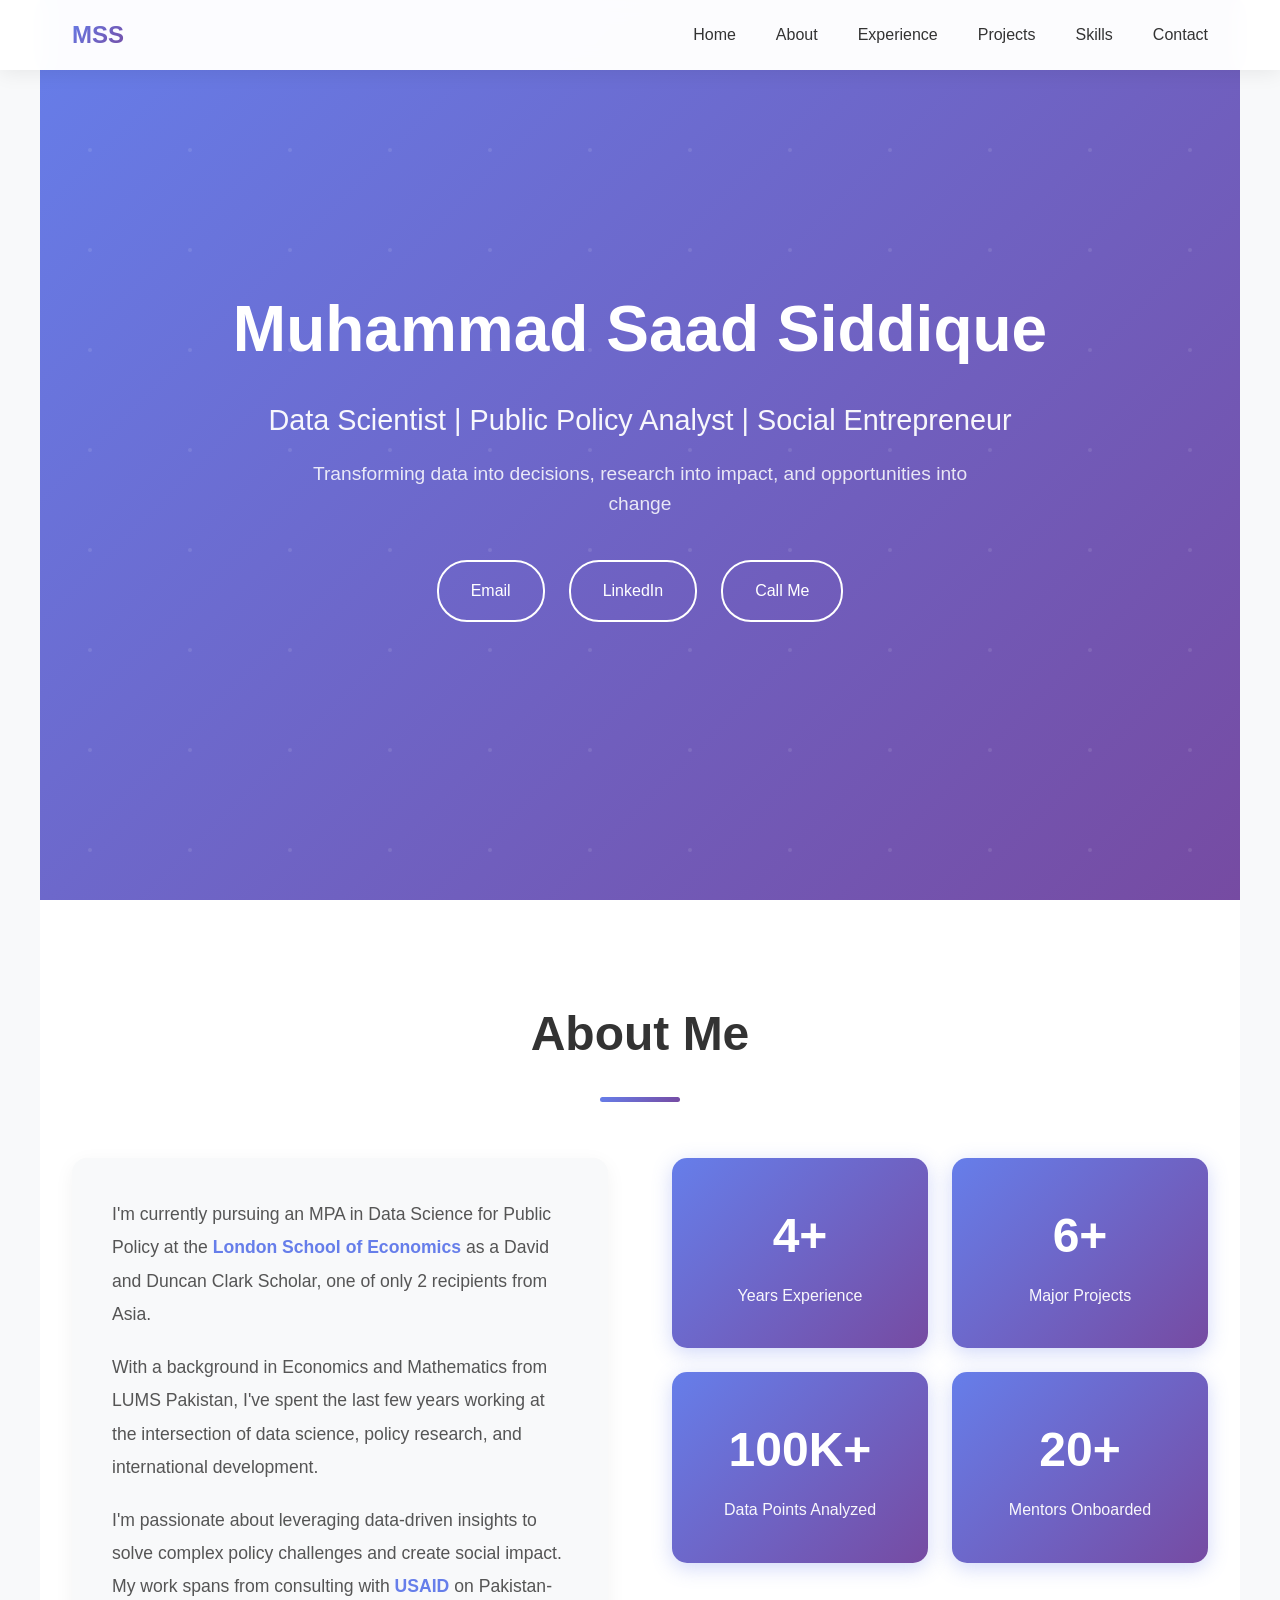
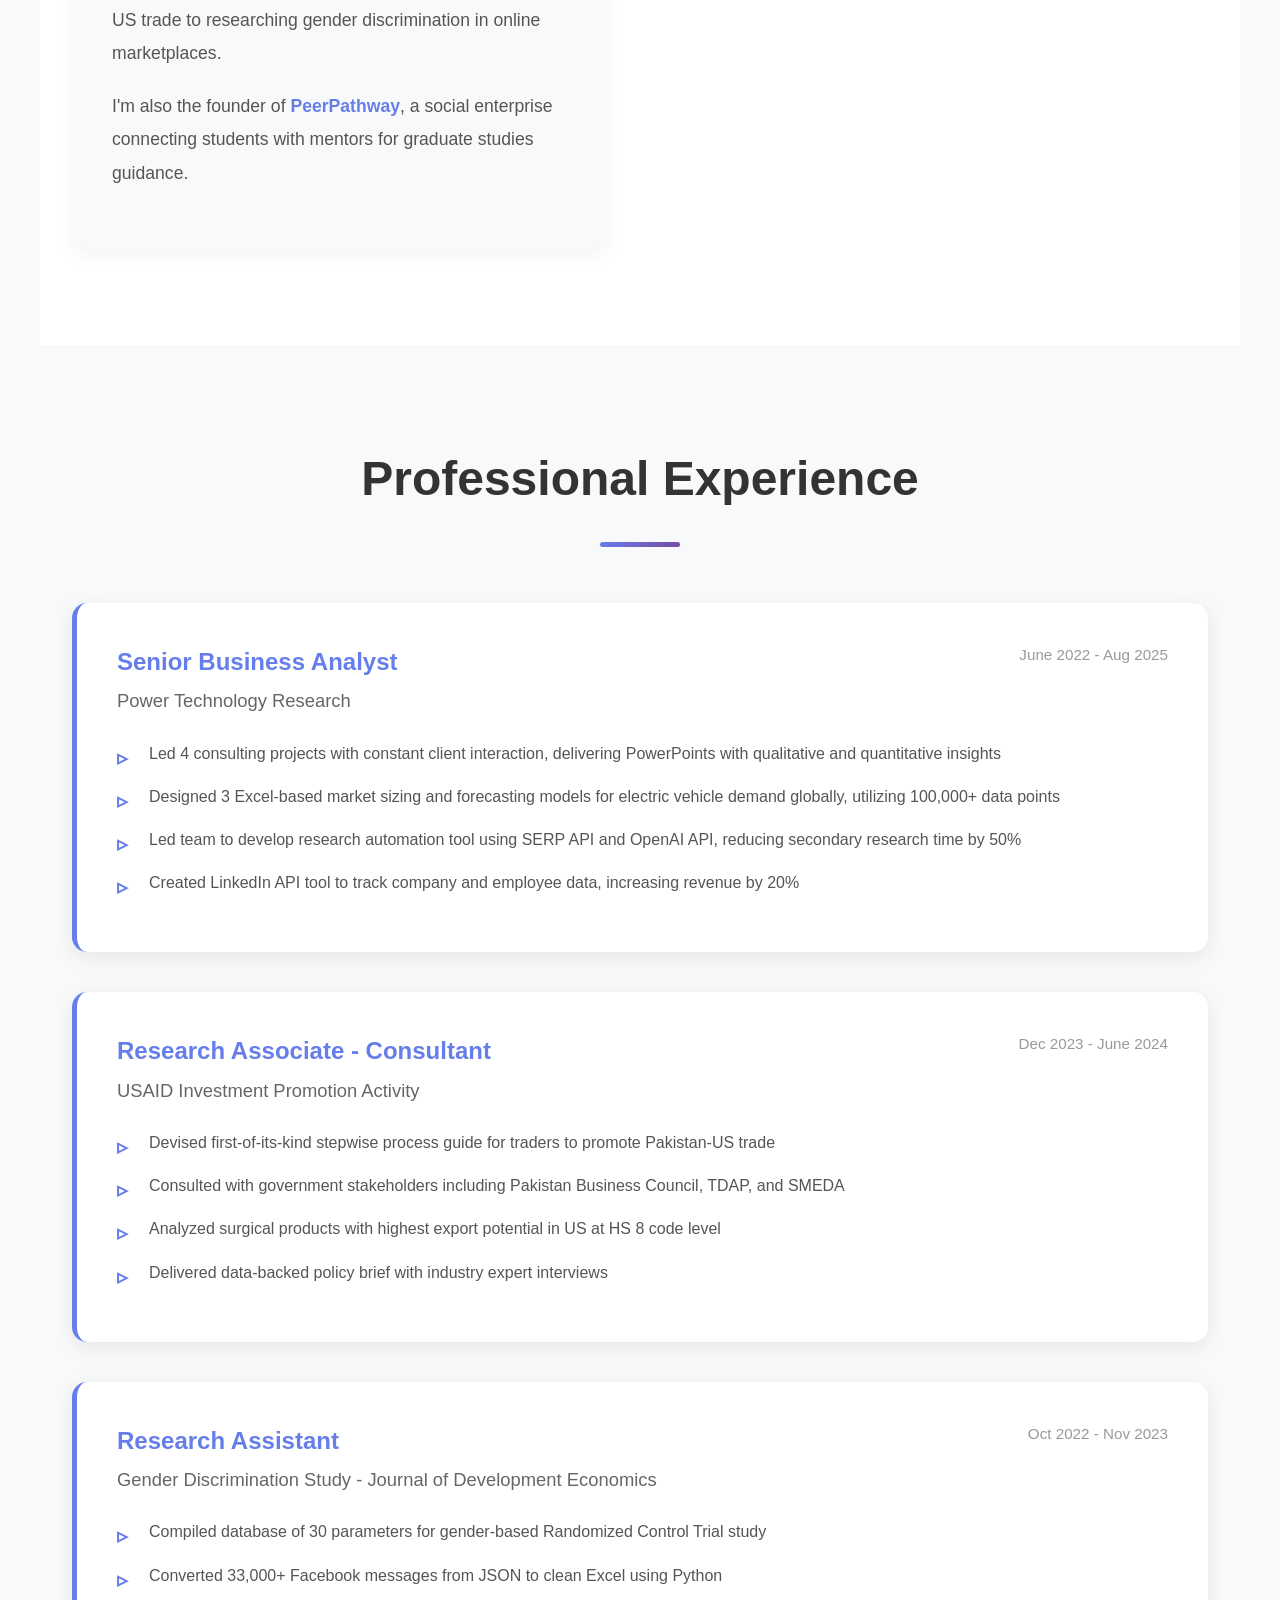
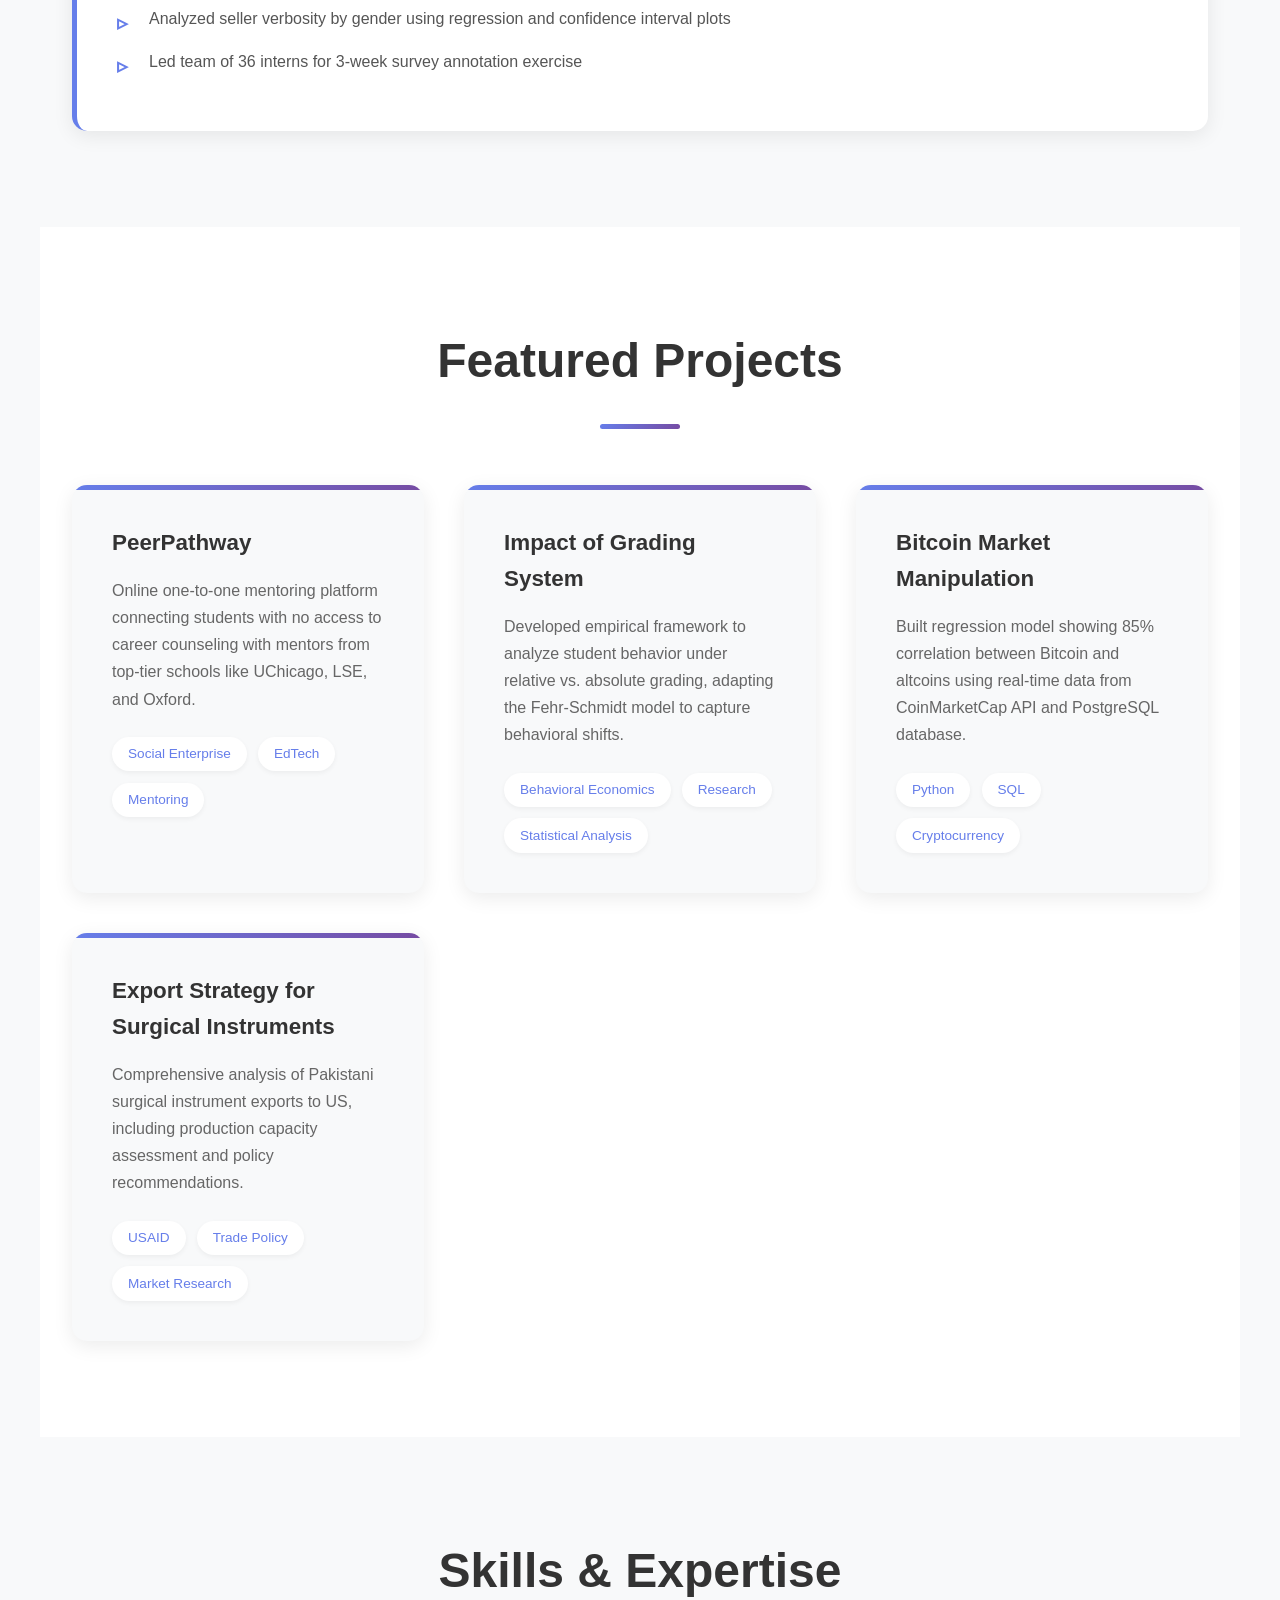
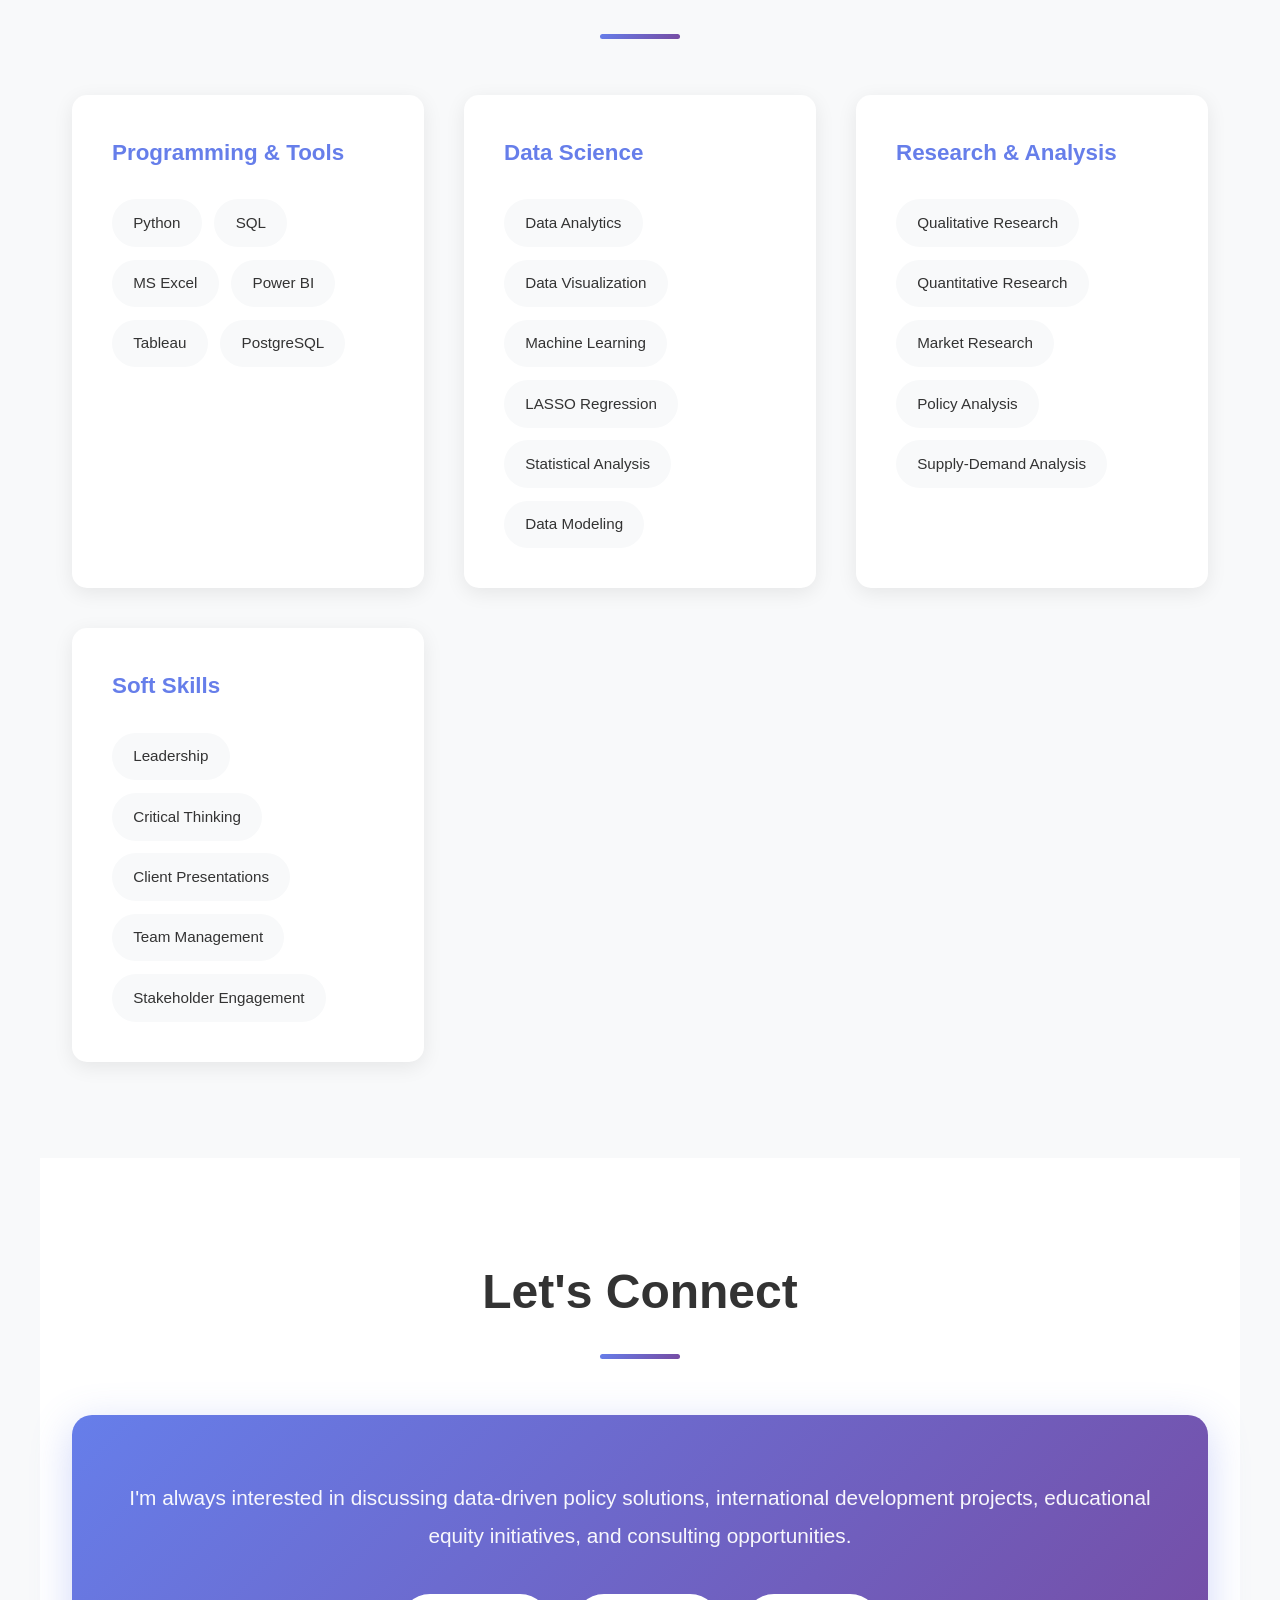
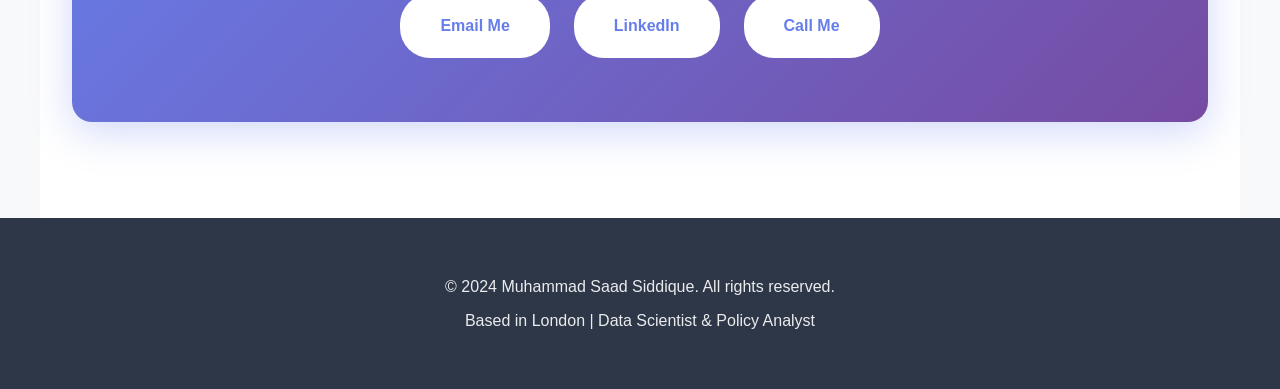
==== index.html @ 3b2c5ca2 "Pushed index file" ====
<!DOCTYPE html>
<html lang="en">
<head>
    <meta charset="UTF-8">
    <meta name="viewport" content="width=device-width, initial-scale=1.0">
    <meta name="description" content="Muhammad Saad Siddique - Data Scientist, Public Policy Analyst, and Social Entrepreneur">
    <title>Muhammad Saad Siddique | Portfolio</title>
    <style>
        * {
            margin: 0;
            padding: 0;
            box-sizing: border-box;
        }

        body {
            font-family: -apple-system, BlinkMacSystemFont, 'Segoe UI', Roboto, 'Helvetica Neue', Arial, sans-serif;
            line-height: 1.6;
            color: #333;
            background: #f8f9fa;
            overflow-x: hidden;
        }

        /* Navigation */
        nav {
            position: fixed;
            top: 0;
            width: 100%;
            background: rgba(255, 255, 255, 0.98);
            backdrop-filter: blur(10px);
            padding: 1rem 0;
            box-shadow: 0 2px 20px rgba(0,0,0,0.08);
            z-index: 1000;
            transition: all 0.3s ease;
        }

        nav.scrolled {
            padding: 0.7rem 0;
            box-shadow: 0 2px 30px rgba(0,0,0,0.12);
        }

        nav .container {
            max-width: 1200px;
            margin: 0 auto;
            padding: 0 2rem;
            display: flex;
            justify-content: space-between;
            align-items: center;
        }

        .logo {
            font-size: 1.5rem;
            font-weight: bold;
            background: linear-gradient(135deg, #667eea 0%, #764ba2 100%);
            -webkit-background-clip: text;
            -webkit-text-fill-color: transparent;
            background-clip: text;
        }

        nav ul {
            display: flex;
            list-style: none;
            gap: 2.5rem;
        }

        nav a {
            text-decoration: none;
            color: #333;
            font-weight: 500;
            transition: color 0.3s;
            position: relative;
        }

        nav a::after {
            content: '';
            position: absolute;
            bottom: -5px;
            left: 0;
            width: 0;
            height: 2px;
            background: linear-gradient(135deg, #667eea 0%, #764ba2 100%);
            transition: width 0.3s;
        }

        nav a:hover::after {
            width: 100%;
        }

        nav a:hover {
            color: #667eea;
        }

        /* Mobile Menu Toggle */
        .menu-toggle {
            display: none;
            flex-direction: column;
            cursor: pointer;
            gap: 5px;
        }

        .menu-toggle span {
            width: 25px;
            height: 3px;
            background: #333;
            transition: all 0.3s;
        }

        /* Hero Section */
        .hero {
            min-height: 100vh;
            display: flex;
            align-items: center;
            justify-content: center;
            background: linear-gradient(135deg, #667eea 0%, #764ba2 100%);
            color: white;
            text-align: center;
            padding: 2rem;
            position: relative;
            overflow: hidden;
        }

        .hero::before {
            content: '';
            position: absolute;
            top: 0;
            left: 0;
            right: 0;
            bottom: 0;
            background: url('data:image/svg+xml,<svg width="100" height="100" xmlns="http://www.w3.org/2000/svg"><circle cx="50" cy="50" r="2" fill="white" opacity="0.1"/></svg>');
            animation: float 20s linear infinite;
        }

        @keyframes float {
            from { transform: translateY(0); }
            to { transform: translateY(-100px); }
        }

        .hero-content {
            position: relative;
            z-index: 1;
        }

        .hero-content h1 {
            font-size: 4rem;
            margin-bottom: 1rem;
            animation: fadeInUp 1s ease;
            font-weight: 700;
        }

        .hero-content .subtitle {
            font-size: 1.8rem;
            margin-bottom: 1rem;
            opacity: 0.95;
            animation: fadeInUp 1s ease 0.2s backwards;
            font-weight: 300;
        }

        .hero-content .tagline {
            font-size: 1.2rem;
            opacity: 0.85;
            animation: fadeInUp 1s ease 0.4s backwards;
            max-width: 700px;
            margin: 0 auto 2rem;
        }

        .social-links {
            margin-top: 2.5rem;
            display: flex;
            gap: 1.5rem;
            justify-content: center;
            animation: fadeInUp 1s ease 0.6s backwards;
            flex-wrap: wrap;
        }

        .social-links a {
            color: white;
            text-decoration: none;
            padding: 1rem 2rem;
            border: 2px solid white;
            border-radius: 30px;
            transition: all 0.3s;
            font-weight: 500;
        }

        .social-links a:hover {
            background: white;
            color: #667eea;
            transform: translateY(-3px);
            box-shadow: 0 10px 20px rgba(0,0,0,0.2);
        }

        /* Section Styles */
        section {
            max-width: 1200px;
            margin: 0 auto;
            padding: 6rem 2rem;
        }

        h2 {
            font-size: 3rem;
            margin-bottom: 3.5rem;
            text-align: center;
            color: #333;
            position: relative;
            font-weight: 700;
        }

        h2::after {
            content: '';
            display: block;
            width: 80px;
            height: 5px;
            background: linear-gradient(135deg, #667eea 0%, #764ba2 100%);
            margin: 1.5rem auto;
            border-radius: 3px;
        }

        /* About Section */
        #about {
            background: white;
        }

        .about-content {
            display: grid;
            grid-template-columns: 1fr 1fr;
            gap: 4rem;
            align-items: start;
        }

        .about-text {
            background: #f8f9fa;
            padding: 2.5rem;
            border-radius: 15px;
            box-shadow: 0 5px 20px rgba(0,0,0,0.05);
        }

        .about-text p {
            margin-bottom: 1.2rem;
            font-size: 1.1rem;
            line-height: 1.9;
            color: #555;
        }

        .about-text strong {
            color: #667eea;
            font-weight: 600;
        }

        .stats {
            display: grid;
            grid-template-columns: 1fr 1fr;
            gap: 1.5rem;
        }

        .stat-card {
            background: linear-gradient(135deg, #667eea 0%, #764ba2 100%);
            padding: 2.5rem 2rem;
            border-radius: 15px;
            text-align: center;
            transition: all 0.3s;
            color: white;
            box-shadow: 0 5px 20px rgba(102, 126, 234, 0.3);
        }

        .stat-card:hover {
            transform: translateY(-10px) scale(1.02);
            box-shadow: 0 15px 30px rgba(102, 126, 234, 0.4);
        }

        .stat-number {
            font-size: 3rem;
            font-weight: bold;
            display: block;
            margin-bottom: 0.5rem;
        }

        .stat-label {
            font-size: 1rem;
            opacity: 0.95;
        }

        /* Experience Section */
        .experience-grid {
            display: grid;
            gap: 2.5rem;
        }

        .experience-card {
            background: white;
            padding: 2.5rem;
            border-radius: 15px;
            box-shadow: 0 5px 20px rgba(0,0,0,0.08);
            border-left: 5px solid #667eea;
            transition: all 0.4s;
            position: relative;
            overflow: hidden;
        }

        .experience-card::before {
            content: '';
            position: absolute;
            top: 0;
            left: -100%;
            width: 100%;
            height: 100%;
            background: linear-gradient(90deg, transparent, rgba(102, 126, 234, 0.05), transparent);
            transition: left 0.5s;
        }

        .experience-card:hover::before {
            left: 100%;
        }

        .experience-card:hover {
            transform: translateX(10px);
            box-shadow: 0 10px 30px rgba(0,0,0,0.12);
        }

        .experience-header {
            display: flex;
            justify-content: space-between;
            align-items: start;
            margin-bottom: 1.5rem;
            flex-wrap: wrap;
            gap: 1rem;
        }

        .experience-title {
            font-size: 1.5rem;
            color: #667eea;
            font-weight: 700;
            margin-bottom: 0.3rem;
        }

        .experience-company {
            font-size: 1.15rem;
            color: #666;
            font-weight: 500;
        }

        .experience-date {
            color: #999;
            font-size: 0.95rem;
            white-space: nowrap;
        }

        .experience-highlights {
            list-style: none;
            margin-top: 1rem;
        }

        .experience-highlights li {
            padding-left: 2rem;
            position: relative;
            margin-bottom: 1rem;
            color: #555;
            line-height: 1.7;
        }

        .experience-highlights li::before {
            content: '▹';
            position: absolute;
            left: 0;
            color: #667eea;
            font-weight: bold;
            font-size: 1.3rem;
        }

        /* Projects Section */
        #projects {
            background: white;
        }

        .projects-grid {
            display: grid;
            grid-template-columns: repeat(auto-fit, minmax(320px, 1fr));
            gap: 2.5rem;
        }

        .project-card {
            background: #f8f9fa;
            border-radius: 15px;
            overflow: hidden;
            box-shadow: 0 5px 20px rgba(0,0,0,0.08);
            transition: all 0.4s;
            position: relative;
        }

        .project-card::before {
            content: '';
            position: absolute;
            top: 0;
            left: 0;
            right: 0;
            height: 5px;
            background: linear-gradient(135deg, #667eea 0%, #764ba2 100%);
        }

        .project-card:hover {
            transform: translateY(-15px);
            box-shadow: 0 20px 40px rgba(0,0,0,0.15);
        }

        .project-content {
            padding: 2.5rem;
        }

        .project-title {
            font-size: 1.4rem;
            color: #333;
            margin-bottom: 1rem;
            font-weight: 700;
        }

        .project-description {
            color: #666;
            margin-bottom: 1.5rem;
            line-height: 1.7;
        }

        .project-tags {
            display: flex;
            flex-wrap: wrap;
            gap: 0.7rem;
        }

        .tag {
            background: white;
            padding: 0.4rem 1rem;
            border-radius: 20px;
            font-size: 0.85rem;
            color: #667eea;
            font-weight: 500;
            box-shadow: 0 2px 5px rgba(0,0,0,0.05);
        }

        /* Skills Section */
        .skills-container {
            display: grid;
            grid-template-columns: repeat(auto-fit, minmax(280px, 1fr));
            gap: 2.5rem;
        }

        .skill-category {
            background: white;
            padding: 2.5rem;
            border-radius: 15px;
            box-shadow: 0 5px 20px rgba(0,0,0,0.08);
            transition: all 0.3s;
        }

        .skill-category:hover {
            transform: translateY(-5px);
            box-shadow: 0 10px 30px rgba(0,0,0,0.12);
        }

        .skill-category h3 {
            color: #667eea;
            margin-bottom: 1.8rem;
            font-size: 1.4rem;
            font-weight: 700;
        }

        .skill-list {
            display: flex;
            flex-wrap: wrap;
            gap: 0.8rem;
        }

        .skill-item {
            background: #f8f9fa;
            padding: 0.6rem 1.2rem;
            border-radius: 25px;
            font-size: 0.95rem;
            transition: all 0.3s;
            cursor: default;
            border: 2px solid transparent;
        }

        .skill-item:hover {
            background: linear-gradient(135deg, #667eea 0%, #764ba2 100%);
            color: white;
            transform: scale(1.08);
            border-color: #667eea;
        }

        /* Contact Section */
        #contact {
            background: white;
        }

        .contact-content {
            text-align: center;
            background: linear-gradient(135deg, #667eea 0%, #764ba2 100%);
            padding: 4rem 3rem;
            border-radius: 20px;
            box-shadow: 0 10px 40px rgba(102, 126, 234, 0.3);
            color: white;
        }

        .contact-content p {
            font-size: 1.3rem;
            margin-bottom: 2.5rem;
            opacity: 0.95;
            line-height: 1.8;
        }

        .contact-buttons {
            display: flex;
            justify-content: center;
            gap: 1.5rem;
            flex-wrap: wrap;
        }

        .contact-btn {
            padding: 1.2rem 2.5rem;
            background: white;
            color: #667eea;
            text-decoration: none;
            border-radius: 30px;
            transition: all 0.3s;
            font-weight: 600;
            font-size: 1rem;
        }

        .contact-btn:hover {
            transform: translateY(-5px);
            box-shadow: 0 10px 25px rgba(0,0,0,0.3);
            background: #f8f9fa;
        }

        /* Footer */
        footer {
            background: #2d3748;
            color: white;
            text-align: center;
            padding: 3rem 2rem;
        }

        footer p {
            margin: 0.5rem 0;
            opacity: 0.9;
        }

        /* Animations */
        @keyframes fadeInUp {
            from {
                opacity: 0;
                transform: translateY(40px);
            }
            to {
                opacity: 1;
                transform: translateY(0);
            }
        }

        /* Responsive Design */
        @media (max-width: 968px) {
            .hero-content h1 {
                font-size: 3rem;
            }

            .hero-content .subtitle {
                font-size: 1.4rem;
            }

            .about-content {
                grid-template-columns: 1fr;
            }

            nav ul {
                display: none;
                position: absolute;
                top: 100%;
                left: 0;
                right: 0;
                background: white;
                flex-direction: column;
                padding: 2rem;
                box-shadow: 0 5px 20px rgba(0,0,0,0.1);
            }

            nav ul.active {
                display: flex;
            }

            .menu-toggle {
                display: flex;
            }

            .stats {
                grid-template-columns: 1fr;
            }

            h2 {
                font-size: 2.2rem;
            }

            section {
                padding: 4rem 1.5rem;
            }
        }

        @media (max-width: 640px) {
            .hero-content h1 {
                font-size: 2.2rem;
            }

            .hero-content .subtitle {
                font-size: 1.2rem;
            }

            .hero-content .tagline {
                font-size: 1rem;
            }

            .social-links a {
                padding: 0.8rem 1.5rem;
                font-size: 0.9rem;
            }

            .experience-header {
                flex-direction: column;
            }

            .contact-content {
                padding: 3rem 2rem;
            }

            .contact-btn {
                padding: 1rem 2rem;
            }
        }

        /* Scroll behavior */
        html {
            scroll-behavior: smooth;
        }

        /* Loading animation */
        .fade-in {
            opacity: 0;
            transform: translateY(30px);
            transition: all 0.6s ease;
        }

        .fade-in.visible {
            opacity: 1;
            transform: translateY(0);
        }
    </style>
</head>
<body>
    <!-- Navigation -->
    <nav id="navbar">
        <div class="container">
            <div class="logo">MSS</div>
            <div class="menu-toggle" id="menuToggle">
                <span></span>
                <span></span>
                <span></span>
            </div>
            <ul id="navMenu">
                <li><a href="#home">Home</a></li>
                <li><a href="#about">About</a></li>
                <li><a href="#experience">Experience</a></li>
                <li><a href="#projects">Projects</a></li>
                <li><a href="#skills">Skills</a></li>
                <li><a href="#contact">Contact</a></li>
            </ul>
        </div>
    </nav>

    <!-- Hero Section -->
    <section id="home" class="hero">
        <div class="hero-content">
            <h1>Muhammad Saad Siddique</h1>
            <p class="subtitle">Data Scientist | Public Policy Analyst | Social Entrepreneur</p>
            <p class="tagline">Transforming data into decisions, research into impact, and opportunities into change</p>
            <div class="social-links">
                <a href="mailto:Saadsiddique664@gmail.com">Email</a>
                <a href="https://linkedin.com/in/msaadsiddique/" target="_blank" rel="noopener">LinkedIn</a>
                <a href="tel:+447442715127">Call Me</a>
            </div>
        </div>
    </section>

    <!-- About Section -->
    <section id="about">
        <h2>About Me</h2>
        <div class="about-content">
            <div class="about-text">
                <p>I'm currently pursuing an MPA in Data Science for Public Policy at the <strong>London School of Economics</strong> as a David and Duncan Clark Scholar, one of only 2 recipients from Asia.</p>
                <p>With a background in Economics and Mathematics from LUMS Pakistan, I've spent the last few years working at the intersection of data science, policy research, and international development.</p>
                <p>I'm passionate about leveraging data-driven insights to solve complex policy challenges and create social impact. My work spans from consulting with <strong>USAID</strong> on Pakistan-US trade to researching gender discrimination in online marketplaces.</p>
                <p>I'm also the founder of <strong>PeerPathway</strong>, a social enterprise connecting students with mentors for graduate studies guidance.</p>
            </div>
            <div class="stats">
                <div class="stat-card fade-in">
                    <span class="stat-number">4+</span>
                    <span class="stat-label">Years Experience</span>
                </div>
                <div class="stat-card fade-in">
                    <span class="stat-number">6+</span>
                    <span class="stat-label">Major Projects</span>
                </div>
                <div class="stat-card fade-in">
                    <span class="stat-number">100K+</span>
                    <span class="stat-label">Data Points Analyzed</span>
                </div>
                <div class="stat-card fade-in">
                    <span class="stat-number">20+</span>
                    <span class="stat-label">Mentors Onboarded</span>
                </div>
            </div>
        </div>
    </section>

    <!-- Experience Section -->
    <section id="experience">
        <h2>Professional Experience</h2>
        <div class="experience-grid">
            <div class="experience-card fade-in">
                <div class="experience-header">
                    <div>
                        <div class="experience-title">Senior Business Analyst</div>
                        <div class="experience-company">Power Technology Research</div>
                    </div>
                    <div class="experience-date">June 2022 - Aug 2025</div>
                </div>
                <ul class="experience-highlights">
                    <li>Led 4 consulting projects with constant client interaction, delivering PowerPoints with qualitative and quantitative insights</li>
                    <li>Designed 3 Excel-based market sizing and forecasting models for electric vehicle demand globally, utilizing 100,000+ data points</li>
                    <li>Led team to develop research automation tool using SERP API and OpenAI API, reducing secondary research time by 50%</li>
                    <li>Created LinkedIn API tool to track company and employee data, increasing revenue by 20%</li>
                </ul>
            </div>

            <div class="experience-card fade-in">
                <div class="experience-header">
                    <div>
                        <div class="experience-title">Research Associate - Consultant</div>
                        <div class="experience-company">USAID Investment Promotion Activity</div>
                    </div>
                    <div class="experience-date">Dec 2023 - June 2024</div>
                </div>
                <ul class="experience-highlights">
                    <li>Devised first-of-its-kind stepwise process guide for traders to promote Pakistan-US trade</li>
                    <li>Consulted with government stakeholders including Pakistan Business Council, TDAP, and SMEDA</li>
                    <li>Analyzed surgical products with highest export potential in US at HS 8 code level</li>
                    <li>Delivered data-backed policy brief with industry expert interviews</li>
                </ul>
            </div>

            <div class="experience-card fade-in">
                <div class="experience-header">
                    <div>
                        <div class="experience-title">Research Assistant</div>
                        <div class="experience-company">Gender Discrimination Study - Journal of Development Economics</div>
                    </div>
                    <div class="experience-date">Oct 2022 - Nov 2023</div>
                </div>
                <ul class="experience-highlights">
                    <li>Compiled database of 30 parameters for gender-based Randomized Control Trial study</li>
                    <li>Converted 33,000+ Facebook messages from JSON to clean Excel using Python</li>
                    <li>Analyzed seller verbosity by gender using regression and confidence interval plots</li>
                    <li>Led team of 36 interns for 3-week survey annotation exercise</li>
                </ul>
            </div>
        </div>
    </section>

    <!-- Projects Section -->
    <section id="projects">
        <h2>Featured Projects</h2>
        <div class="projects-grid">
            <div class="project-card fade-in">
                <div class="project-content">
                    <h3 class="project-title">PeerPathway</h3>
                    <p class="project-description">Online one-to-one mentoring platform connecting students with no access to career counseling with mentors from top-tier schools like UChicago, LSE, and Oxford.</p>
                    <div class="project-tags">
                        <span class="tag">Social Enterprise</span>
                        <span class="tag">EdTech</span>
                        <span class="tag">Mentoring</span>
                    </div>
                </div>
            </div>

            <div class="project-card fade-in">
                <div class="project-content">
                    <h3 class="project-title">Impact of Grading System</h3>
                    <p class="project-description">Developed empirical framework to analyze student behavior under relative vs. absolute grading, adapting the Fehr-Schmidt model to capture behavioral shifts.</p>
                    <div class="project-tags">
                        <span class="tag">Behavioral Economics</span>
                        <span class="tag">Research</span>
                        <span class="tag">Statistical Analysis</span>
                    </div>
                </div>
            </div>

            <div class="project-card fade-in">
                <div class="project-content">
                    <h3 class="project-title">Bitcoin Market Manipulation</h3>
                    <p class="project-description">Built regression model showing 85% correlation between Bitcoin and altcoins using real-time data from CoinMarketCap API and PostgreSQL database.</p>
                    <div class="project-tags">
                        <span class="tag">Python</span>
                        <span class="tag">SQL</span>
                        <span class="tag">Cryptocurrency</span>
                    </div>
                </div>
            </div>

            <div class="project-card fade-in">
                <div class="project-content">
                    <h3 class="project-title">Export Strategy for Surgical Instruments</h3>
                    <p class="project-description">Comprehensive analysis of Pakistani surgical instrument exports to US, including production capacity assessment and policy recommendations.</p>
                    <div class="project-tags">
                        <span class="tag">USAID</span>
                        <span class="tag">Trade Policy</span>
                        <span class="tag">Market Research</span>
                    </div>
                </div>
            </div>
        </div>
    </section>

    <!-- Skills Section -->
    <section id="skills">
        <h2>Skills & Expertise</h2>
        <div class="skills-container">
            <div class="skill-category fade-in">
                <h3>Programming & Tools</h3>
                <div class="skill-list">
                    <span class="skill-item">Python</span>
                    <span class="skill-item">SQL</span>
                    <span class="skill-item">MS Excel</span>
                    <span class="skill-item">Power BI</span>
                    <span class="skill-item">Tableau</span>
                    <span class="skill-item">PostgreSQL</span>
                </div>
            </div>

            <div class="skill-category fade-in">
                <h3>Data Science</h3>
                <div class="skill-list">
                    <span class="skill-item">Data Analytics</span>
                    <span class="skill-item">Data Visualization</span>
                    <span class="skill-item">Machine Learning</span>
                    <span class="skill-item">LASSO Regression</span>
                    <span class="skill-item">Statistical Analysis</span>
                    <span class="skill-item">Data Modeling</span>
                </div>
            </div>

            <div class="skill-category fade-in">
                <h3>Research & Analysis</h3>
                <div class="skill-list">
                    <span class="skill-item">Qualitative Research</span>
                    <span class="skill-item">Quantitative Research</span>
                    <span class="skill-item">Market Research</span>
                    <span class="skill-item">Policy Analysis</span>
                    <span class="skill-item">Supply-Demand Analysis</span>
                </div>
            </div>

            <div class="skill-category fade-in">
                <h3>Soft Skills</h3>
                <div class="skill-list">
                    <span class="skill-item">Leadership</span>
                    <span class="skill-item">Critical Thinking</span>
                    <span class="skill-item">Client Presentations</span>
                    <span class="skill-item">Team Management</span>
                    <span class="skill-item">Stakeholder Engagement</span>
                </div>
            </div>
        </div>
    </section>

    <!-- Contact Section -->
    <section id="contact">
        <h2>Let's Connect</h2>
        <div class="contact-content">
            <p>I'm always interested in discussing data-driven policy solutions, international development projects, educational equity initiatives, and consulting opportunities.</p>
            <div class="contact-buttons">
                <a href="mailto:Saadsiddique664@gmail.com" class="contact-btn">Email Me</a>
                <a href="https://linkedin.com/in/msaadsiddique/" target="_blank" rel="noopener" class="contact-btn">LinkedIn</a>
                <a href="tel:+447442715127" class="contact-btn">Call Me</a>
            </div>
        </div>
    </section>

    <!-- Footer -->
    <footer>
        <p>&copy; 2024 Muhammad Saad Siddique. All rights reserved.</p>
        <p>Based in London | Data Scientist & Policy Analyst</p>
    </footer>

    <script>
        // Mobile menu toggle
        const menuToggle = document.getElementById('menuToggle');
        const navMenu = document.getElementById('navMenu');

        menuToggle.addEventListener('click', () => {
            navMenu.classList.toggle('active');
        });

        // Close mobile menu when clicking a link
        document.querySelectorAll('nav a').forEach(link => {
            link.addEventListener('click', () => {
                navMenu.classList.remove('active');
            });
        });

        // Smooth scroll for navigation links
        document.querySelectorAll('a[href^="#"]').forEach(anchor => {
            anchor.addEventListener('click', function (e) {
                e.preventDefault();
                const target = document.querySelector(this.getAttribute('href'));
                if (target) {
                    target.scrollIntoView({
                        behavior: 'smooth',
                        block: 'start'
                    });
                }
            });
        });

        // Navbar scroll effect
        const navbar = document.getElementById('navbar');
        window.addEventListener('scroll', () => {
            if (window.scrollY > 100) {
                navbar.classList.add('scrolled');
            } else {
                navbar.classList.remove('scrolled');
            }
        });

        // Intersection Observer for fade-in animations
        const observerOptions = {
            threshold: 0.1,
            rootMargin: '0px 0px -50px 0px'
        };

        const observer = new IntersectionObserver((entries) => {
            entries.forEach(entry => {
                if (entry.isIntersecting) {
                    entry.target.classList.add('visible');
                }
            });
        }, observerOptions);

        // Observe all fade-in elements
        document.querySelectorAll('.fade-in').forEach(el => {
            observer.observe(el);
        });
    </script>
</body>
</html>
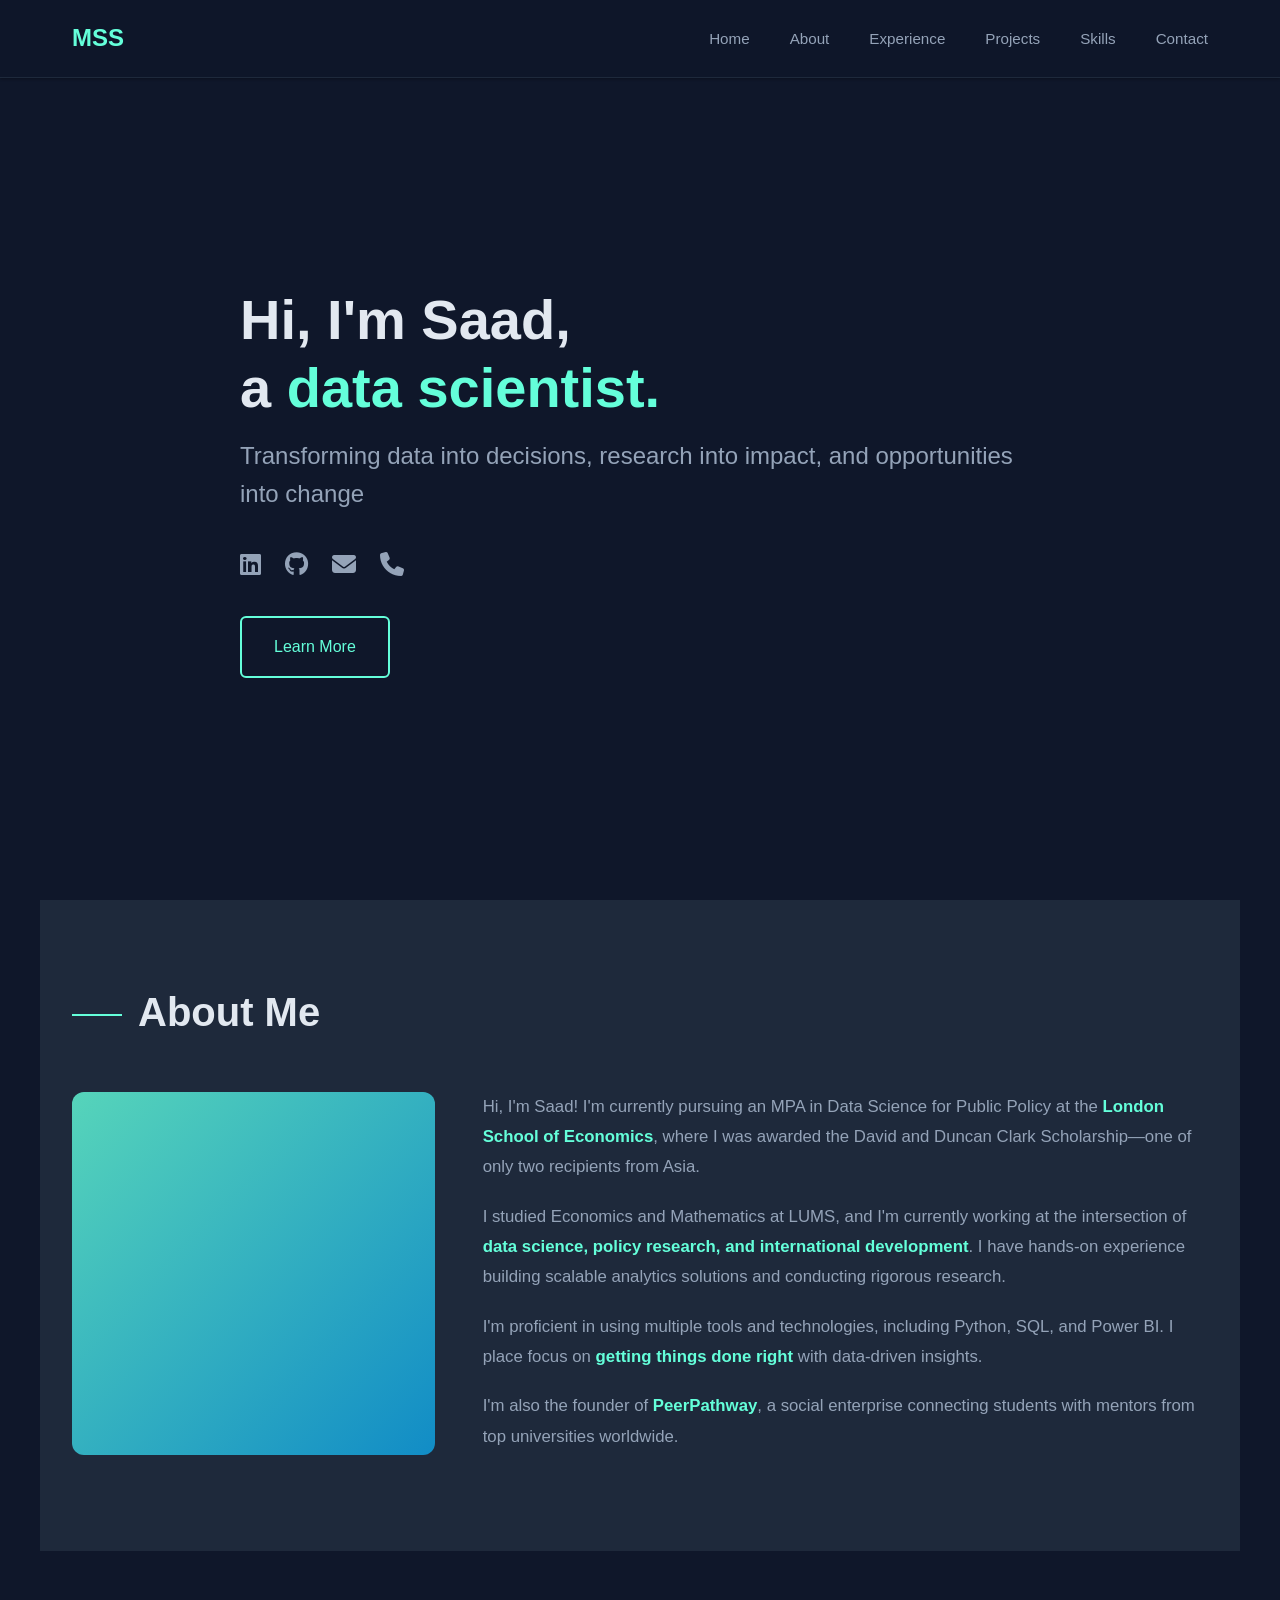
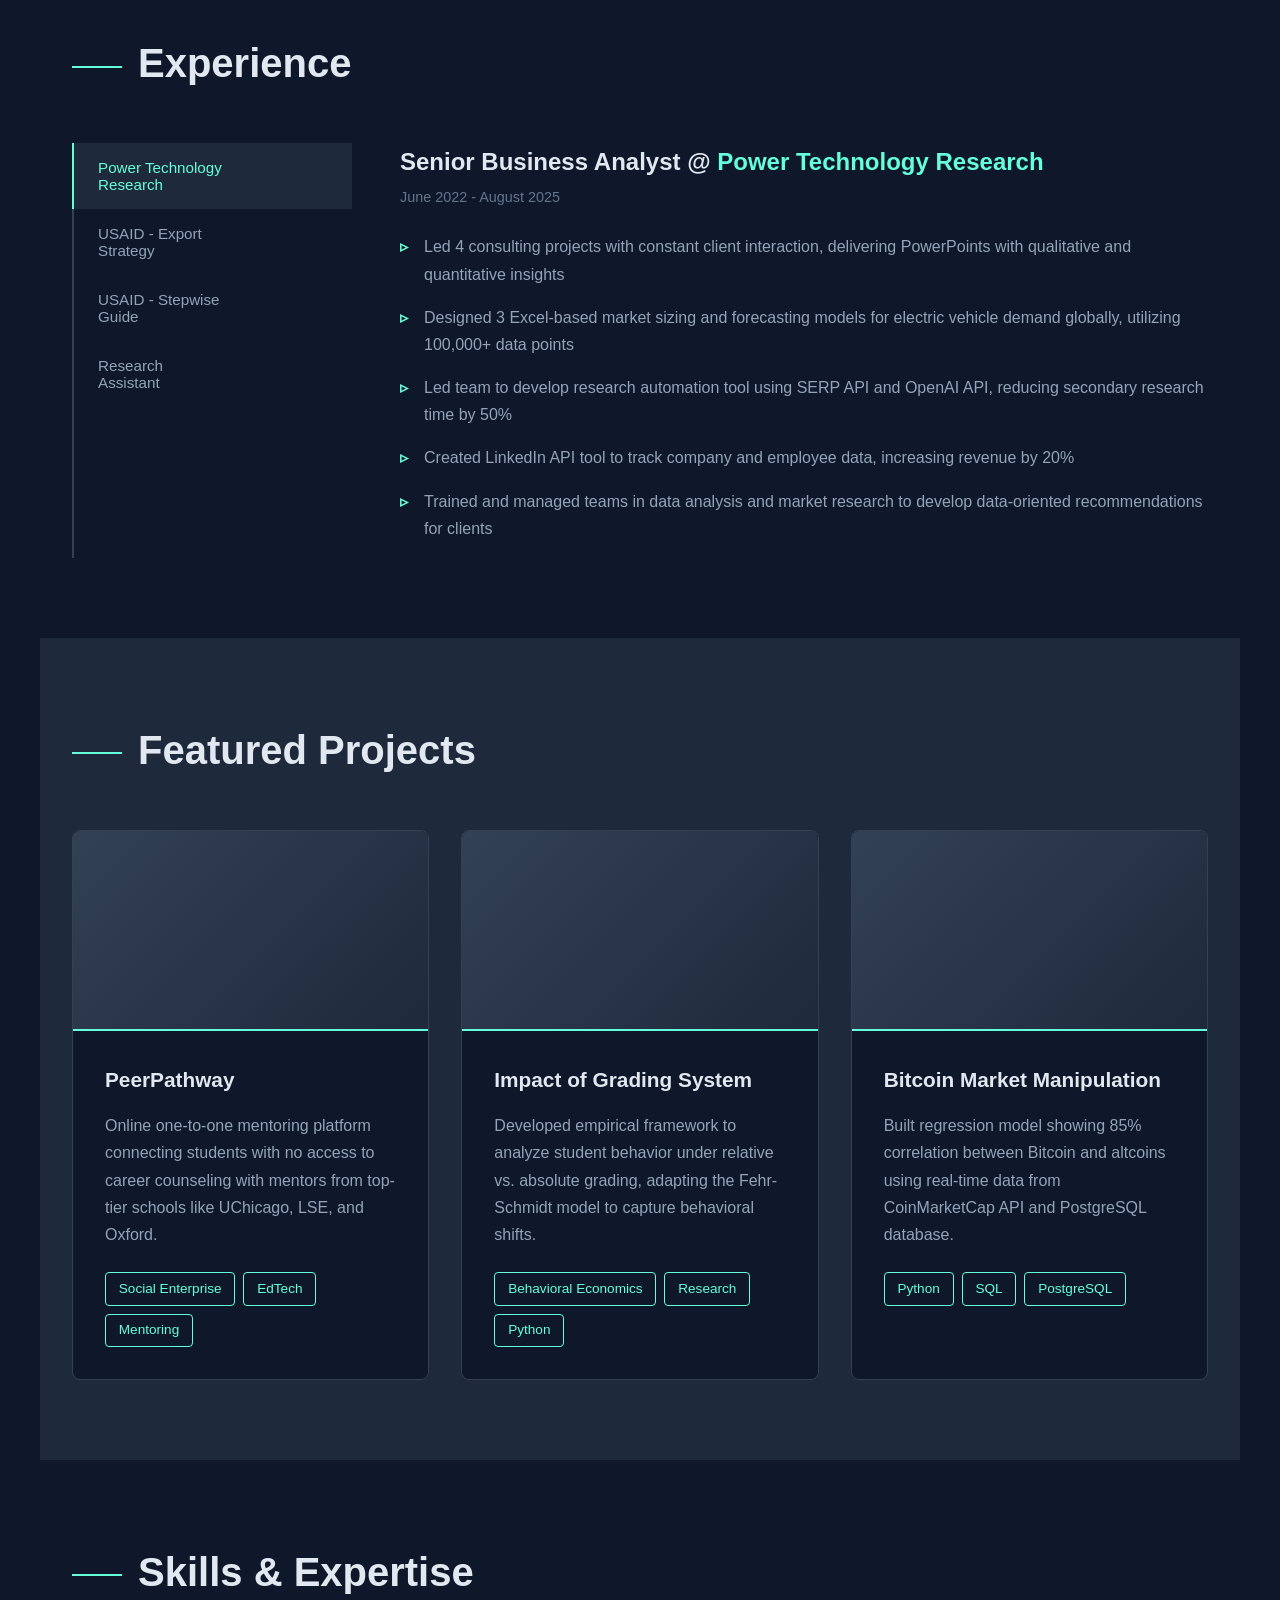
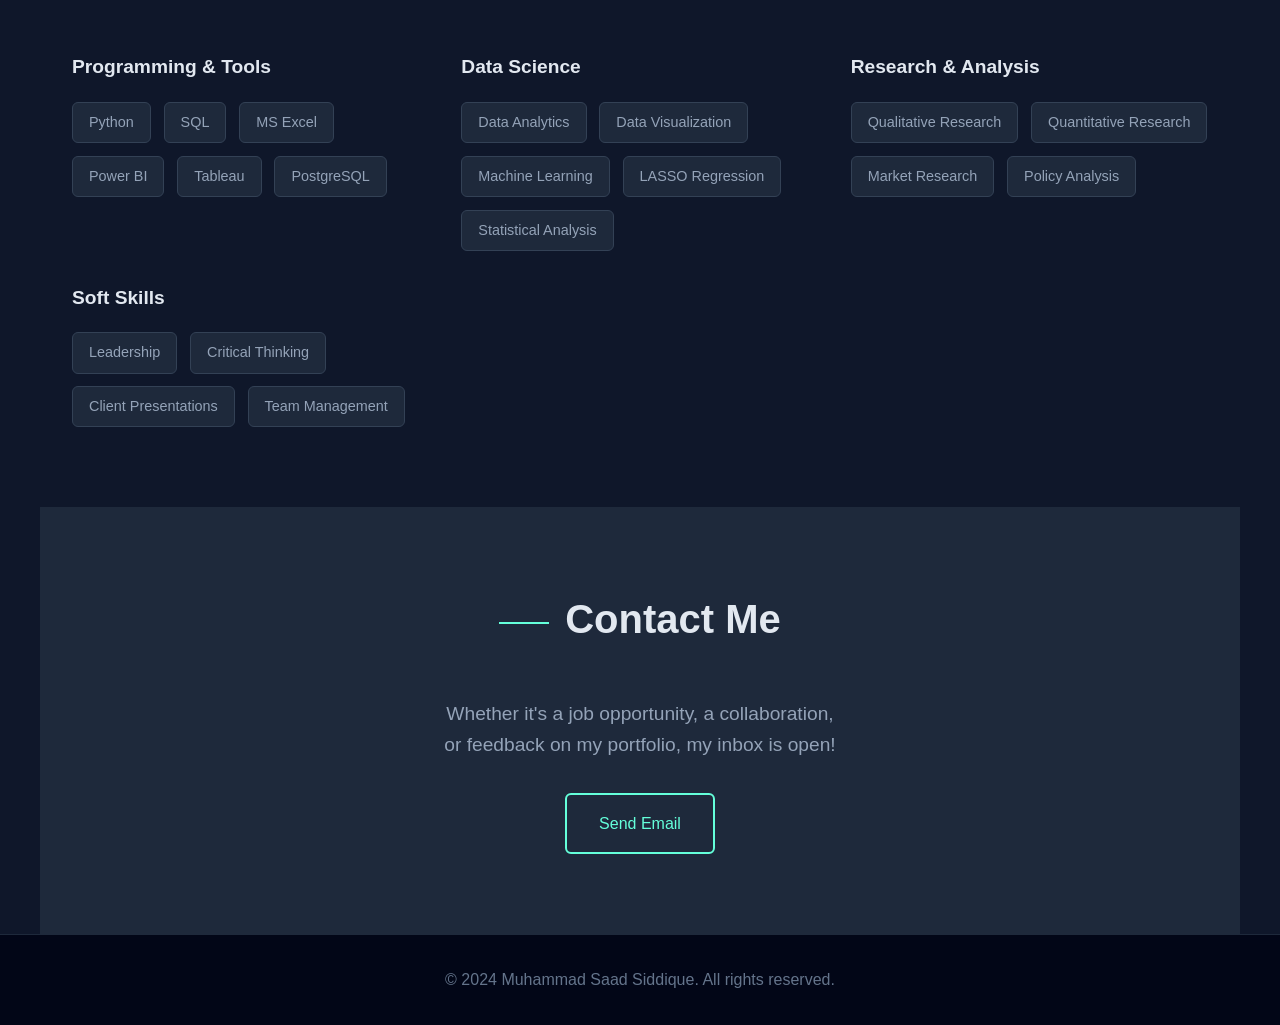
==== commit c6136ee1: "Update to dark theme portfolio" ====
--- a/index.html
+++ b/index.html
@@ -5,6 +5,7 @@
     <meta name="viewport" content="width=device-width, initial-scale=1.0">
     <meta name="description" content="Muhammad Saad Siddique - Data Scientist, Public Policy Analyst, and Social Entrepreneur">
     <title>Muhammad Saad Siddique | Portfolio</title>
+    <link rel="stylesheet" href="https://cdnjs.cloudflare.com/ajax/libs/font-awesome/6.4.0/css/all.min.css">
     <style>
         * {
             margin: 0;
@@ -15,9 +16,8 @@
         body {
             font-family: -apple-system, BlinkMacSystemFont, 'Segoe UI', Roboto, 'Helvetica Neue', Arial, sans-serif;
             line-height: 1.6;
-            color: #333;
-            background: #f8f9fa;
-            overflow-x: hidden;
+            color: #e2e8f0;
+            background: #0f172a;
         }
 
         /* Navigation */
@@ -25,17 +25,12 @@
             position: fixed;
             top: 0;
             width: 100%;
-            background: rgba(255, 255, 255, 0.98);
+            background: rgba(15, 23, 42, 0.95);
             backdrop-filter: blur(10px);
-            padding: 1rem 0;
-            box-shadow: 0 2px 20px rgba(0,0,0,0.08);
+            padding: 1.2rem 0;
+            box-shadow: 0 1px 3px rgba(0,0,0,0.3);
             z-index: 1000;
-            transition: all 0.3s ease;
-        }
-
-        nav.scrolled {
-            padding: 0.7rem 0;
-            box-shadow: 0 2px 30px rgba(0,0,0,0.12);
+            border-bottom: 1px solid #1e293b;
         }
 
         nav .container {
@@ -49,11 +44,8 @@
 
         .logo {
             font-size: 1.5rem;
-            font-weight: bold;
-            background: linear-gradient(135deg, #667eea 0%, #764ba2 100%);
-            -webkit-background-clip: text;
-            -webkit-text-fill-color: transparent;
-            background-clip: text;
+            font-weight: 700;
+            color: #64ffda;
         }
 
         nav ul {
@@ -64,44 +56,14 @@
 
         nav a {
             text-decoration: none;
-            color: #333;
+            color: #94a3b8;
             font-weight: 500;
+            font-size: 0.95rem;
             transition: color 0.3s;
-            position: relative;
-        }
-
-        nav a::after {
-            content: '';
-            position: absolute;
-            bottom: -5px;
-            left: 0;
-            width: 0;
-            height: 2px;
-            background: linear-gradient(135deg, #667eea 0%, #764ba2 100%);
-            transition: width 0.3s;
-        }
-
-        nav a:hover::after {
-            width: 100%;
         }
 
         nav a:hover {
-            color: #667eea;
-        }
-
-        /* Mobile Menu Toggle */
-        .menu-toggle {
-            display: none;
-            flex-direction: column;
-            cursor: pointer;
-            gap: 5px;
-        }
-
-        .menu-toggle span {
-            width: 25px;
-            height: 3px;
-            background: #333;
-            transition: all 0.3s;
+            color: #64ffda;
         }
 
         /* Hero Section */
@@ -110,309 +72,269 @@
             display: flex;
             align-items: center;
             justify-content: center;
-            background: linear-gradient(135deg, #667eea 0%, #764ba2 100%);
-            color: white;
-            text-align: center;
-            padding: 2rem;
-            position: relative;
-            overflow: hidden;
-        }
-
-        .hero::before {
-            content: '';
-            position: absolute;
-            top: 0;
-            left: 0;
-            right: 0;
-            bottom: 0;
-            background: url('data:image/svg+xml,<svg width="100" height="100" xmlns="http://www.w3.org/2000/svg"><circle cx="50" cy="50" r="2" fill="white" opacity="0.1"/></svg>');
-            animation: float 20s linear infinite;
-        }
-
-        @keyframes float {
-            from { transform: translateY(0); }
-            to { transform: translateY(-100px); }
+            padding: 8rem 2rem 4rem;
+            max-width: 1200px;
+            margin: 0 auto;
         }
 
         .hero-content {
-            position: relative;
-            z-index: 1;
+            max-width: 800px;
         }
 
         .hero-content h1 {
-            font-size: 4rem;
+            font-size: 3.5rem;
             margin-bottom: 1rem;
-            animation: fadeInUp 1s ease;
             font-weight: 700;
+            color: #e2e8f0;
+            line-height: 1.2;
+        }
+
+        .hero-content h1 .highlight {
+            color: #64ffda;
         }
 
         .hero-content .subtitle {
-            font-size: 1.8rem;
-            margin-bottom: 1rem;
-            opacity: 0.95;
-            animation: fadeInUp 1s ease 0.2s backwards;
-            font-weight: 300;
-        }
-
-        .hero-content .tagline {
-            font-size: 1.2rem;
-            opacity: 0.85;
-            animation: fadeInUp 1s ease 0.4s backwards;
-            max-width: 700px;
-            margin: 0 auto 2rem;
+            font-size: 1.5rem;
+            margin-bottom: 2rem;
+            color: #94a3b8;
+            font-weight: 400;
         }
 
         .social-links {
-            margin-top: 2.5rem;
             display: flex;
             gap: 1.5rem;
-            justify-content: center;
-            animation: fadeInUp 1s ease 0.6s backwards;
-            flex-wrap: wrap;
+            margin-top: 2rem;
         }
 
         .social-links a {
-            color: white;
+            color: #94a3b8;
+            font-size: 1.5rem;
+            transition: all 0.3s;
+        }
+
+        .social-links a:hover {
+            color: #64ffda;
+            transform: translateY(-3px);
+        }
+
+        .cta-button {
+            display: inline-block;
+            margin-top: 2rem;
+            padding: 1rem 2rem;
+            background: transparent;
+            color: #64ffda;
             text-decoration: none;
-            padding: 1rem 2rem;
-            border: 2px solid white;
-            border-radius: 30px;
+            border-radius: 6px;
+            font-weight: 500;
             transition: all 0.3s;
-            font-weight: 500;
-        }
-
-        .social-links a:hover {
-            background: white;
-            color: #667eea;
-            transform: translateY(-3px);
-            box-shadow: 0 10px 20px rgba(0,0,0,0.2);
+            border: 2px solid #64ffda;
+        }
+
+        .cta-button:hover {
+            background: rgba(100, 255, 218, 0.1);
+            transform: translateY(-2px);
         }
 
         /* Section Styles */
         section {
             max-width: 1200px;
             margin: 0 auto;
-            padding: 6rem 2rem;
+            padding: 5rem 2rem;
         }
 
         h2 {
-            font-size: 3rem;
-            margin-bottom: 3.5rem;
-            text-align: center;
-            color: #333;
-            position: relative;
+            font-size: 2.5rem;
+            margin-bottom: 3rem;
+            color: #e2e8f0;
             font-weight: 700;
         }
 
-        h2::after {
+        h2::before {
             content: '';
-            display: block;
-            width: 80px;
-            height: 5px;
-            background: linear-gradient(135deg, #667eea 0%, #764ba2 100%);
-            margin: 1.5rem auto;
-            border-radius: 3px;
+            display: inline-block;
+            width: 50px;
+            height: 2px;
+            background: #64ffda;
+            margin-right: 1rem;
+            vertical-align: middle;
         }
 
         /* About Section */
         #about {
-            background: white;
+            background: #1e293b;
         }
 
         .about-content {
             display: grid;
-            grid-template-columns: 1fr 1fr;
-            gap: 4rem;
+            grid-template-columns: 1fr 2fr;
+            gap: 3rem;
             align-items: start;
         }
 
-        .about-text {
-            background: #f8f9fa;
-            padding: 2.5rem;
-            border-radius: 15px;
-            box-shadow: 0 5px 20px rgba(0,0,0,0.05);
+        .about-image {
+            width: 100%;
+            aspect-ratio: 1;
+            background: linear-gradient(135deg, #64ffda 0%, #0ea5e9 100%);
+            border-radius: 12px;
+            opacity: 0.8;
         }
 
         .about-text p {
             margin-bottom: 1.2rem;
-            font-size: 1.1rem;
-            line-height: 1.9;
-            color: #555;
+            font-size: 1.05rem;
+            line-height: 1.8;
+            color: #94a3b8;
         }
 
         .about-text strong {
-            color: #667eea;
-            font-weight: 600;
-        }
-
-        .stats {
+            color: #64ffda;
+        }
+
+        /* Experience Section */
+        .experience-container {
             display: grid;
-            grid-template-columns: 1fr 1fr;
-            gap: 1.5rem;
-        }
-
-        .stat-card {
-            background: linear-gradient(135deg, #667eea 0%, #764ba2 100%);
-            padding: 2.5rem 2rem;
-            border-radius: 15px;
-            text-align: center;
+            grid-template-columns: 280px 1fr;
+            gap: 3rem;
+        }
+
+        .experience-tabs {
+            display: flex;
+            flex-direction: column;
+            gap: 0;
+            border-left: 2px solid #334155;
+        }
+
+        .experience-tab {
+            padding: 1rem 1.5rem;
+            background: none;
+            border: none;
+            text-align: left;
+            cursor: pointer;
+            font-size: 0.95rem;
+            color: #94a3b8;
             transition: all 0.3s;
-            color: white;
-            box-shadow: 0 5px 20px rgba(102, 126, 234, 0.3);
-        }
-
-        .stat-card:hover {
-            transform: translateY(-10px) scale(1.02);
-            box-shadow: 0 15px 30px rgba(102, 126, 234, 0.4);
-        }
-
-        .stat-number {
-            font-size: 3rem;
-            font-weight: bold;
+            border-left: 2px solid transparent;
+            margin-left: -2px;
+            font-family: inherit;
+        }
+
+        .experience-tab:hover {
+            background: #1e293b;
+            color: #e2e8f0;
+        }
+
+        .experience-tab.active {
+            color: #64ffda;
+            background: #1e293b;
+            border-left-color: #64ffda;
+        }
+
+        .experience-content {
+            min-height: 300px;
+        }
+
+        .experience-panel {
+            display: none;
+            animation: fadeIn 0.5s;
+        }
+
+        .experience-panel.active {
             display: block;
-            margin-bottom: 0.5rem;
-        }
-
-        .stat-label {
-            font-size: 1rem;
-            opacity: 0.95;
-        }
-
-        /* Experience Section */
-        .experience-grid {
-            display: grid;
-            gap: 2.5rem;
-        }
-
-        .experience-card {
-            background: white;
-            padding: 2.5rem;
-            border-radius: 15px;
-            box-shadow: 0 5px 20px rgba(0,0,0,0.08);
-            border-left: 5px solid #667eea;
-            transition: all 0.4s;
-            position: relative;
-            overflow: hidden;
-        }
-
-        .experience-card::before {
-            content: '';
-            position: absolute;
-            top: 0;
-            left: -100%;
-            width: 100%;
-            height: 100%;
-            background: linear-gradient(90deg, transparent, rgba(102, 126, 234, 0.05), transparent);
-            transition: left 0.5s;
-        }
-
-        .experience-card:hover::before {
-            left: 100%;
-        }
-
-        .experience-card:hover {
-            transform: translateX(10px);
-            box-shadow: 0 10px 30px rgba(0,0,0,0.12);
-        }
-
-        .experience-header {
-            display: flex;
-            justify-content: space-between;
-            align-items: start;
+        }
+
+        @keyframes fadeIn {
+            from { opacity: 0; transform: translateY(10px); }
+            to { opacity: 1; transform: translateY(0); }
+        }
+
+        .experience-header h3 {
+            font-size: 1.5rem;
+            color: #e2e8f0;
+            margin-bottom: 0.3rem;
+        }
+
+        .experience-header .company {
+            color: #64ffda;
+            text-decoration: none;
+            transition: color 0.3s;
+        }
+
+        .experience-header .company:hover {
+            color: #0ea5e9;
+        }
+
+        .experience-header .date {
+            color: #64748b;
+            font-size: 0.9rem;
             margin-bottom: 1.5rem;
-            flex-wrap: wrap;
-            gap: 1rem;
-        }
-
-        .experience-title {
-            font-size: 1.5rem;
-            color: #667eea;
-            font-weight: 700;
-            margin-bottom: 0.3rem;
-        }
-
-        .experience-company {
-            font-size: 1.15rem;
-            color: #666;
-            font-weight: 500;
-        }
-
-        .experience-date {
-            color: #999;
-            font-size: 0.95rem;
-            white-space: nowrap;
-        }
-
-        .experience-highlights {
+        }
+
+        .experience-list {
             list-style: none;
-            margin-top: 1rem;
-        }
-
-        .experience-highlights li {
-            padding-left: 2rem;
+            margin-top: 1.5rem;
+        }
+
+        .experience-list li {
+            padding-left: 1.5rem;
             position: relative;
             margin-bottom: 1rem;
-            color: #555;
+            color: #94a3b8;
             line-height: 1.7;
         }
 
-        .experience-highlights li::before {
+        .experience-list li::before {
             content: '▹';
             position: absolute;
             left: 0;
-            color: #667eea;
+            color: #64ffda;
             font-weight: bold;
-            font-size: 1.3rem;
         }
 
         /* Projects Section */
         #projects {
-            background: white;
+            background: #1e293b;
         }
 
         .projects-grid {
             display: grid;
-            grid-template-columns: repeat(auto-fit, minmax(320px, 1fr));
-            gap: 2.5rem;
+            grid-template-columns: repeat(auto-fit, minmax(350px, 1fr));
+            gap: 2rem;
         }
 
         .project-card {
-            background: #f8f9fa;
-            border-radius: 15px;
+            background: #0f172a;
+            border-radius: 8px;
             overflow: hidden;
-            box-shadow: 0 5px 20px rgba(0,0,0,0.08);
-            transition: all 0.4s;
-            position: relative;
-        }
-
-        .project-card::before {
-            content: '';
-            position: absolute;
-            top: 0;
-            left: 0;
-            right: 0;
-            height: 5px;
-            background: linear-gradient(135deg, #667eea 0%, #764ba2 100%);
+            transition: all 0.3s;
+            border: 1px solid #334155;
         }
 
         .project-card:hover {
-            transform: translateY(-15px);
-            box-shadow: 0 20px 40px rgba(0,0,0,0.15);
+            transform: translateY(-5px);
+            border-color: #64ffda;
+            box-shadow: 0 10px 30px rgba(100, 255, 218, 0.1);
+        }
+
+        .project-image {
+            width: 100%;
+            height: 200px;
+            background: linear-gradient(135deg, #334155 0%, #1e293b 100%);
+            border-bottom: 2px solid #64ffda;
         }
 
         .project-content {
-            padding: 2.5rem;
+            padding: 2rem;
         }
 
         .project-title {
-            font-size: 1.4rem;
-            color: #333;
+            font-size: 1.3rem;
+            color: #e2e8f0;
             margin-bottom: 1rem;
-            font-weight: 700;
+            font-weight: 600;
         }
 
         .project-description {
-            color: #666;
+            color: #94a3b8;
             margin-bottom: 1.5rem;
             line-height: 1.7;
         }
@@ -420,44 +342,31 @@
         .project-tags {
             display: flex;
             flex-wrap: wrap;
-            gap: 0.7rem;
+            gap: 0.5rem;
         }
 
         .tag {
-            background: white;
-            padding: 0.4rem 1rem;
-            border-radius: 20px;
+            background: transparent;
+            padding: 0.3rem 0.8rem;
+            border-radius: 4px;
             font-size: 0.85rem;
-            color: #667eea;
+            color: #64ffda;
             font-weight: 500;
-            box-shadow: 0 2px 5px rgba(0,0,0,0.05);
+            border: 1px solid #64ffda;
         }
 
         /* Skills Section */
-        .skills-container {
+        .skills-grid {
             display: grid;
             grid-template-columns: repeat(auto-fit, minmax(280px, 1fr));
-            gap: 2.5rem;
-        }
-
-        .skill-category {
-            background: white;
-            padding: 2.5rem;
-            border-radius: 15px;
-            box-shadow: 0 5px 20px rgba(0,0,0,0.08);
-            transition: all 0.3s;
-        }
-
-        .skill-category:hover {
-            transform: translateY(-5px);
-            box-shadow: 0 10px 30px rgba(0,0,0,0.12);
+            gap: 2rem;
         }
 
         .skill-category h3 {
-            color: #667eea;
-            margin-bottom: 1.8rem;
-            font-size: 1.4rem;
-            font-weight: 700;
+            color: #e2e8f0;
+            margin-bottom: 1.2rem;
+            font-size: 1.2rem;
+            font-weight: 600;
         }
 
         .skill-list {
@@ -467,41 +376,33 @@
         }
 
         .skill-item {
-            background: #f8f9fa;
-            padding: 0.6rem 1.2rem;
-            border-radius: 25px;
-            font-size: 0.95rem;
+            background: #1e293b;
+            padding: 0.5rem 1rem;
+            border-radius: 6px;
+            font-size: 0.9rem;
+            color: #94a3b8;
+            border: 1px solid #334155;
             transition: all 0.3s;
-            cursor: default;
-            border: 2px solid transparent;
         }
 
         .skill-item:hover {
-            background: linear-gradient(135deg, #667eea 0%, #764ba2 100%);
-            color: white;
-            transform: scale(1.08);
-            border-color: #667eea;
+            color: #64ffda;
+            border-color: #64ffda;
         }
 
         /* Contact Section */
         #contact {
-            background: white;
-        }
-
-        .contact-content {
+            background: #1e293b;
             text-align: center;
-            background: linear-gradient(135deg, #667eea 0%, #764ba2 100%);
-            padding: 4rem 3rem;
-            border-radius: 20px;
-            box-shadow: 0 10px 40px rgba(102, 126, 234, 0.3);
-            color: white;
         }
 
         .contact-content p {
-            font-size: 1.3rem;
-            margin-bottom: 2.5rem;
-            opacity: 0.95;
-            line-height: 1.8;
+            font-size: 1.2rem;
+            margin-bottom: 2rem;
+            color: #94a3b8;
+            max-width: 600px;
+            margin-left: auto;
+            margin-right: auto;
         }
 
         .contact-buttons {
@@ -512,154 +413,84 @@
         }
 
         .contact-btn {
-            padding: 1.2rem 2.5rem;
-            background: white;
-            color: #667eea;
+            padding: 1rem 2rem;
+            background: transparent;
+            color: #64ffda;
             text-decoration: none;
-            border-radius: 30px;
+            border-radius: 6px;
             transition: all 0.3s;
-            font-weight: 600;
-            font-size: 1rem;
+            font-weight: 500;
+            border: 2px solid #64ffda;
         }
 
         .contact-btn:hover {
-            transform: translateY(-5px);
-            box-shadow: 0 10px 25px rgba(0,0,0,0.3);
-            background: #f8f9fa;
+            background: rgba(100, 255, 218, 0.1);
+            transform: translateY(-2px);
         }
 
         /* Footer */
         footer {
-            background: #2d3748;
-            color: white;
+            background: #020617;
+            color: #64748b;
             text-align: center;
-            padding: 3rem 2rem;
-        }
-
-        footer p {
-            margin: 0.5rem 0;
-            opacity: 0.9;
-        }
-
-        /* Animations */
-        @keyframes fadeInUp {
-            from {
-                opacity: 0;
-                transform: translateY(40px);
-            }
-            to {
-                opacity: 1;
-                transform: translateY(0);
-            }
-        }
-
-        /* Responsive Design */
+            padding: 2rem;
+            border-top: 1px solid #1e293b;
+        }
+
+        /* Responsive */
         @media (max-width: 968px) {
             .hero-content h1 {
-                font-size: 3rem;
-            }
-
-            .hero-content .subtitle {
-                font-size: 1.4rem;
+                font-size: 2.5rem;
             }
 
             .about-content {
                 grid-template-columns: 1fr;
             }
 
-            nav ul {
-                display: none;
-                position: absolute;
-                top: 100%;
-                left: 0;
-                right: 0;
-                background: white;
-                flex-direction: column;
-                padding: 2rem;
-                box-shadow: 0 5px 20px rgba(0,0,0,0.1);
-            }
-
-            nav ul.active {
-                display: flex;
-            }
-
-            .menu-toggle {
-                display: flex;
-            }
-
-            .stats {
+            .experience-container {
                 grid-template-columns: 1fr;
             }
 
+            .experience-tabs {
+                flex-direction: row;
+                border-left: none;
+                border-bottom: 2px solid #334155;
+                overflow-x: auto;
+            }
+
+            .experience-tab {
+                border-left: none;
+                border-bottom: 2px solid transparent;
+                margin-left: 0;
+                margin-bottom: -2px;
+                white-space: nowrap;
+            }
+
+            .experience-tab.active {
+                border-left: none;
+                border-bottom-color: #64ffda;
+            }
+
+            nav ul {
+                gap: 1.5rem;
+            }
+
             h2 {
-                font-size: 2.2rem;
+                font-size: 2rem;
             }
-
-            section {
-                padding: 4rem 1.5rem;
-            }
-        }
-
-        @media (max-width: 640px) {
-            .hero-content h1 {
-                font-size: 2.2rem;
-            }
-
-            .hero-content .subtitle {
-                font-size: 1.2rem;
-            }
-
-            .hero-content .tagline {
-                font-size: 1rem;
-            }
-
-            .social-links a {
-                padding: 0.8rem 1.5rem;
-                font-size: 0.9rem;
-            }
-
-            .experience-header {
-                flex-direction: column;
-            }
-
-            .contact-content {
-                padding: 3rem 2rem;
-            }
-
-            .contact-btn {
-                padding: 1rem 2rem;
-            }
-        }
-
-        /* Scroll behavior */
+        }
+
         html {
             scroll-behavior: smooth;
-        }
-
-        /* Loading animation */
-        .fade-in {
-            opacity: 0;
-            transform: translateY(30px);
-            transition: all 0.6s ease;
-        }
-
-        .fade-in.visible {
-            opacity: 1;
-            transform: translateY(0);
         }
     </style>
 </head>
 <body>
     <!-- Navigation -->
-    <nav id="navbar">
+    <nav>
         <div class="container">
             <div class="logo">MSS</div>
-            <div class="menu-toggle" id="menuToggle">
-                <span></span>
-                <span></span>
-                <span></span>
-            </div>
-            <ul id="navMenu">
+            <ul>
                 <li><a href="#home">Home</a></li>
                 <li><a href="#about">About</a></li>
                 <li><a href="#experience">Experience</a></li>
@@ -673,14 +504,15 @@
     <!-- Hero Section -->
     <section id="home" class="hero">
         <div class="hero-content">
-            <h1>Muhammad Saad Siddique</h1>
-            <p class="subtitle">Data Scientist | Public Policy Analyst | Social Entrepreneur</p>
-            <p class="tagline">Transforming data into decisions, research into impact, and opportunities into change</p>
+            <h1>Hi, I'm Saad,<br>a <span class="highlight">data scientist.</span></h1>
+            <p class="subtitle">Transforming data into decisions, research into impact, and opportunities into change</p>
             <div class="social-links">
-                <a href="mailto:Saadsiddique664@gmail.com">Email</a>
-                <a href="https://linkedin.com/in/msaadsiddique/" target="_blank" rel="noopener">LinkedIn</a>
-                <a href="tel:+447442715127">Call Me</a>
-            </div>
+                <a href="https://linkedin.com/in/msaadsiddique/" target="_blank" aria-label="LinkedIn"><i class="fab fa-linkedin"></i></a>
+                <a href="https://github.com/MuhammadSaadSiddiqi" target="_blank" aria-label="GitHub"><i class="fab fa-github"></i></a>
+                <a href="mailto:Saadsiddique664@gmail.com" aria-label="Email"><i class="fas fa-envelope"></i></a>
+                <a href="tel:+447442715127" aria-label="Phone"><i class="fas fa-phone"></i></a>
+            </div>
+            <a href="#about" class="cta-button">Learn More</a>
         </div>
     </section>
 
@@ -688,83 +520,83 @@
     <section id="about">
         <h2>About Me</h2>
         <div class="about-content">
+            <div class="about-image"></div>
             <div class="about-text">
-                <p>I'm currently pursuing an MPA in Data Science for Public Policy at the <strong>London School of Economics</strong> as a David and Duncan Clark Scholar, one of only 2 recipients from Asia.</p>
-                <p>With a background in Economics and Mathematics from LUMS Pakistan, I've spent the last few years working at the intersection of data science, policy research, and international development.</p>
-                <p>I'm passionate about leveraging data-driven insights to solve complex policy challenges and create social impact. My work spans from consulting with <strong>USAID</strong> on Pakistan-US trade to researching gender discrimination in online marketplaces.</p>
-                <p>I'm also the founder of <strong>PeerPathway</strong>, a social enterprise connecting students with mentors for graduate studies guidance.</p>
-            </div>
-            <div class="stats">
-                <div class="stat-card fade-in">
-                    <span class="stat-number">4+</span>
-                    <span class="stat-label">Years Experience</span>
-                </div>
-                <div class="stat-card fade-in">
-                    <span class="stat-number">6+</span>
-                    <span class="stat-label">Major Projects</span>
-                </div>
-                <div class="stat-card fade-in">
-                    <span class="stat-number">100K+</span>
-                    <span class="stat-label">Data Points Analyzed</span>
-                </div>
-                <div class="stat-card fade-in">
-                    <span class="stat-number">20+</span>
-                    <span class="stat-label">Mentors Onboarded</span>
-                </div>
+                <p>Hi, I'm Saad! I'm currently pursuing an MPA in Data Science for Public Policy at the <strong>London School of Economics</strong>, where I was awarded the David and Duncan Clark Scholarship—one of only two recipients from Asia.</p>
+                <p>I studied Economics and Mathematics at LUMS, and I'm currently working at the intersection of <strong>data science, policy research, and international development</strong>. I have hands-on experience building scalable analytics solutions and conducting rigorous research.</p>
+                <p>I'm proficient in using multiple tools and technologies, including Python, SQL, and Power BI. I place focus on <strong>getting things done right</strong> with data-driven insights.</p>
+                <p>I'm also the founder of <strong>PeerPathway</strong>, a social enterprise connecting students with mentors from top universities worldwide.</p>
             </div>
         </div>
     </section>
 
     <!-- Experience Section -->
     <section id="experience">
-        <h2>Professional Experience</h2>
-        <div class="experience-grid">
-            <div class="experience-card fade-in">
-                <div class="experience-header">
-                    <div>
-                        <div class="experience-title">Senior Business Analyst</div>
-                        <div class="experience-company">Power Technology Research</div>
+        <h2>Experience</h2>
+        <div class="experience-container">
+            <div class="experience-tabs">
+                <button class="experience-tab active" data-tab="tab1">Power Technology<br>Research</button>
+                <button class="experience-tab" data-tab="tab2">USAID - Export<br>Strategy</button>
+                <button class="experience-tab" data-tab="tab3">USAID - Stepwise<br>Guide</button>
+                <button class="experience-tab" data-tab="tab4">Research<br>Assistant</button>
+            </div>
+            <div class="experience-content">
+                <div class="experience-panel active" id="tab1">
+                    <div class="experience-header">
+                        <h3>Senior Business Analyst @ <a href="#" class="company">Power Technology Research</a></h3>
+                        <p class="date">June 2022 - August 2025</p>
                     </div>
-                    <div class="experience-date">June 2022 - Aug 2025</div>
-                </div>
-                <ul class="experience-highlights">
-                    <li>Led 4 consulting projects with constant client interaction, delivering PowerPoints with qualitative and quantitative insights</li>
-                    <li>Designed 3 Excel-based market sizing and forecasting models for electric vehicle demand globally, utilizing 100,000+ data points</li>
-                    <li>Led team to develop research automation tool using SERP API and OpenAI API, reducing secondary research time by 50%</li>
-                    <li>Created LinkedIn API tool to track company and employee data, increasing revenue by 20%</li>
-                </ul>
-            </div>
-
-            <div class="experience-card fade-in">
-                <div class="experience-header">
-                    <div>
-                        <div class="experience-title">Research Associate - Consultant</div>
-                        <div class="experience-company">USAID Investment Promotion Activity</div>
+                    <ul class="experience-list">
+                        <li>Led 4 consulting projects with constant client interaction, delivering PowerPoints with qualitative and quantitative insights</li>
+                        <li>Designed 3 Excel-based market sizing and forecasting models for electric vehicle demand globally, utilizing 100,000+ data points</li>
+                        <li>Led team to develop research automation tool using SERP API and OpenAI API, reducing secondary research time by 50%</li>
+                        <li>Created LinkedIn API tool to track company and employee data, increasing revenue by 20%</li>
+                        <li>Trained and managed teams in data analysis and market research to develop data-oriented recommendations for clients</li>
+                    </ul>
+                </div>
+
+                <div class="experience-panel" id="tab2">
+                    <div class="experience-header">
+                        <h3>Research Associate - Consultant @ <a href="#" class="company">USAID Investment Promotion Activity</a></h3>
+                        <p class="date">December 2023 - February 2024</p>
                     </div>
-                    <div class="experience-date">Dec 2023 - June 2024</div>
-                </div>
-                <ul class="experience-highlights">
-                    <li>Devised first-of-its-kind stepwise process guide for traders to promote Pakistan-US trade</li>
-                    <li>Consulted with government stakeholders including Pakistan Business Council, TDAP, and SMEDA</li>
-                    <li>Analyzed surgical products with highest export potential in US at HS 8 code level</li>
-                    <li>Delivered data-backed policy brief with industry expert interviews</li>
-                </ul>
-            </div>
-
-            <div class="experience-card fade-in">
-                <div class="experience-header">
-                    <div>
-                        <div class="experience-title">Research Assistant</div>
-                        <div class="experience-company">Gender Discrimination Study - Journal of Development Economics</div>
+                    <ul class="experience-list">
+                        <li>Conducted interviews with government stakeholders and industry experts to understand barriers to exports</li>
+                        <li>Analyzed surgical products with highest export potential in US using data from Pakistan Bureau of Statistics and Trade Map at HS 8 code level</li>
+                        <li>Analyzed production capacity and market size of surgical instruments market in Pakistan through on-ground fieldwork</li>
+                        <li>Compiled comprehensive document highlighting strengths, weaknesses, opportunities, and challenges for surgical exports from Pakistan</li>
+                        <li>Delivered policy brief backed by data and interviews from industry experts</li>
+                    </ul>
+                </div>
+
+                <div class="experience-panel" id="tab3">
+                    <div class="experience-header">
+                        <h3>Research Associate - Consultant @ <a href="#" class="company">USAID Investment Promotion Activity</a></h3>
+                        <p class="date">February 2024 - June 2024</p>
                     </div>
-                    <div class="experience-date">Oct 2022 - Nov 2023</div>
-                </div>
-                <ul class="experience-highlights">
-                    <li>Compiled database of 30 parameters for gender-based Randomized Control Trial study</li>
-                    <li>Converted 33,000+ Facebook messages from JSON to clean Excel using Python</li>
-                    <li>Analyzed seller verbosity by gender using regression and confidence interval plots</li>
-                    <li>Led team of 36 interns for 3-week survey annotation exercise</li>
-                </ul>
+                    <ul class="experience-list">
+                        <li>Devised first-of-its-kind stepwise process guide for traders to trade with US to promote Pakistan-US trade</li>
+                        <li>Performed desk review of available information and consolidated it in a well-structured draft</li>
+                        <li>Consulted with government stakeholders including Pakistan Business Council, TDAP, and SMEDA for review and feedback</li>
+                        <li>Consolidated information regarding trade regulations at product level by identifying products with highest potential</li>
+                    </ul>
+                </div>
+
+                <div class="experience-panel" id="tab4">
+                    <div class="experience-header">
+                        <h3>Research Assistant @ <a href="#" class="company">Gender Discrimination Study</a></h3>
+                        <p class="date">October 2022 - November 2023</p>
+                    </div>
+                    <p style="color: #94a3b8; margin-bottom: 1rem;"><em>Published in Journal of Development Economics</em></p>
+                    <ul class="experience-list">
+                        <li>Compiled and maintained database of 30 parameters for gender-based Randomized Control Trial study</li>
+                        <li>Conducted statistical analysis in Python on collected data, revealing that females paid more than males with no significant difference</li>
+                        <li>Converted raw Facebook conversation JSON data of 33,000+ messages between buyers and sellers into clean Excel file using Python</li>
+                        <li>Analyzed seller verbosity by gender using regression and confidence interval plots, revealing significantly greater talkative nature toward females</li>
+                        <li>Created literature-backed survey to analyze tone of sellers across genders and integrated it with Qualtrics</li>
+                        <li>Hired and led team of 36 interns for 3-week survey annotation exercise, revealing flirtatious tone toward female buyers</li>
+                    </ul>
+                </div>
             </div>
         </div>
     </section>
@@ -773,7 +605,8 @@
     <section id="projects">
         <h2>Featured Projects</h2>
         <div class="projects-grid">
-            <div class="project-card fade-in">
+            <div class="project-card">
+                <div class="project-image"></div>
                 <div class="project-content">
                     <h3 class="project-title">PeerPathway</h3>
                     <p class="project-description">Online one-to-one mentoring platform connecting students with no access to career counseling with mentors from top-tier schools like UChicago, LSE, and Oxford.</p>
@@ -785,38 +618,28 @@
                 </div>
             </div>
 
-            <div class="project-card fade-in">
+            <div class="project-card">
+                <div class="project-image"></div>
                 <div class="project-content">
                     <h3 class="project-title">Impact of Grading System</h3>
                     <p class="project-description">Developed empirical framework to analyze student behavior under relative vs. absolute grading, adapting the Fehr-Schmidt model to capture behavioral shifts.</p>
                     <div class="project-tags">
                         <span class="tag">Behavioral Economics</span>
                         <span class="tag">Research</span>
-                        <span class="tag">Statistical Analysis</span>
+                        <span class="tag">Python</span>
                     </div>
                 </div>
             </div>
 
-            <div class="project-card fade-in">
+            <div class="project-card">
+                <div class="project-image"></div>
                 <div class="project-content">
                     <h3 class="project-title">Bitcoin Market Manipulation</h3>
                     <p class="project-description">Built regression model showing 85% correlation between Bitcoin and altcoins using real-time data from CoinMarketCap API and PostgreSQL database.</p>
                     <div class="project-tags">
                         <span class="tag">Python</span>
                         <span class="tag">SQL</span>
-                        <span class="tag">Cryptocurrency</span>
-                    </div>
-                </div>
-            </div>
-
-            <div class="project-card fade-in">
-                <div class="project-content">
-                    <h3 class="project-title">Export Strategy for Surgical Instruments</h3>
-                    <p class="project-description">Comprehensive analysis of Pakistani surgical instrument exports to US, including production capacity assessment and policy recommendations.</p>
-                    <div class="project-tags">
-                        <span class="tag">USAID</span>
-                        <span class="tag">Trade Policy</span>
-                        <span class="tag">Market Research</span>
+                        <span class="tag">PostgreSQL</span>
                     </div>
                 </div>
             </div>
@@ -826,8 +649,8 @@
     <!-- Skills Section -->
     <section id="skills">
         <h2>Skills & Expertise</h2>
-        <div class="skills-container">
-            <div class="skill-category fade-in">
+        <div class="skills-grid">
+            <div class="skill-category">
                 <h3>Programming & Tools</h3>
                 <div class="skill-list">
                     <span class="skill-item">Python</span>
@@ -839,7 +662,7 @@
                 </div>
             </div>
 
-            <div class="skill-category fade-in">
+            <div class="skill-category">
                 <h3>Data Science</h3>
                 <div class="skill-list">
                     <span class="skill-item">Data Analytics</span>
@@ -847,29 +670,26 @@
                     <span class="skill-item">Machine Learning</span>
                     <span class="skill-item">LASSO Regression</span>
                     <span class="skill-item">Statistical Analysis</span>
-                    <span class="skill-item">Data Modeling</span>
-                </div>
-            </div>
-
-            <div class="skill-category fade-in">
+                </div>
+            </div>
+
+            <div class="skill-category">
                 <h3>Research & Analysis</h3>
                 <div class="skill-list">
                     <span class="skill-item">Qualitative Research</span>
                     <span class="skill-item">Quantitative Research</span>
                     <span class="skill-item">Market Research</span>
                     <span class="skill-item">Policy Analysis</span>
-                    <span class="skill-item">Supply-Demand Analysis</span>
-                </div>
-            </div>
-
-            <div class="skill-category fade-in">
+                </div>
+            </div>
+
+            <div class="skill-category">
                 <h3>Soft Skills</h3>
                 <div class="skill-list">
                     <span class="skill-item">Leadership</span>
                     <span class="skill-item">Critical Thinking</span>
                     <span class="skill-item">Client Presentations</span>
                     <span class="skill-item">Team Management</span>
-                    <span class="skill-item">Stakeholder Engagement</span>
                 </div>
             </div>
         </div>
@@ -877,13 +697,11 @@
 
     <!-- Contact Section -->
     <section id="contact">
-        <h2>Let's Connect</h2>
+        <h2>Contact Me</h2>
         <div class="contact-content">
-            <p>I'm always interested in discussing data-driven policy solutions, international development projects, educational equity initiatives, and consulting opportunities.</p>
+            <p>Whether it's a job opportunity, a collaboration,<br>or feedback on my portfolio, my inbox is open!</p>
             <div class="contact-buttons">
-                <a href="mailto:Saadsiddique664@gmail.com" class="contact-btn">Email Me</a>
-                <a href="https://linkedin.com/in/msaadsiddique/" target="_blank" rel="noopener" class="contact-btn">LinkedIn</a>
-                <a href="tel:+447442715127" class="contact-btn">Call Me</a>
+                <a href="mailto:Saadsiddique664@gmail.com" class="contact-btn">Send Email</a>
             </div>
         </div>
     </section>
@@ -891,26 +709,26 @@
     <!-- Footer -->
     <footer>
         <p>&copy; 2024 Muhammad Saad Siddique. All rights reserved.</p>
-        <p>Based in London | Data Scientist & Policy Analyst</p>
     </footer>
 
     <script>
-        // Mobile menu toggle
-        const menuToggle = document.getElementById('menuToggle');
-        const navMenu = document.getElementById('navMenu');
-
-        menuToggle.addEventListener('click', () => {
-            navMenu.classList.toggle('active');
-        });
-
-        // Close mobile menu when clicking a link
-        document.querySelectorAll('nav a').forEach(link => {
-            link.addEventListener('click', () => {
-                navMenu.classList.remove('active');
+        // Experience tabs functionality
+        const tabs = document.querySelectorAll('.experience-tab');
+        const panels = document.querySelectorAll('.experience-panel');
+
+        tabs.forEach(tab => {
+            tab.addEventListener('click', () => {
+                const targetTab = tab.getAttribute('data-tab');
+                
+                tabs.forEach(t => t.classList.remove('active'));
+                panels.forEach(p => p.classList.remove('active'));
+                
+                tab.classList.add('active');
+                document.getElementById(targetTab).classList.add('active');
             });
         });
 
-        // Smooth scroll for navigation links
+        // Smooth scroll
         document.querySelectorAll('a[href^="#"]').forEach(anchor => {
             anchor.addEventListener('click', function (e) {
                 e.preventDefault();
@@ -923,35 +741,6 @@
                 }
             });
         });
-
-        // Navbar scroll effect
-        const navbar = document.getElementById('navbar');
-        window.addEventListener('scroll', () => {
-            if (window.scrollY > 100) {
-                navbar.classList.add('scrolled');
-            } else {
-                navbar.classList.remove('scrolled');
-            }
-        });
-
-        // Intersection Observer for fade-in animations
-        const observerOptions = {
-            threshold: 0.1,
-            rootMargin: '0px 0px -50px 0px'
-        };
-
-        const observer = new IntersectionObserver((entries) => {
-            entries.forEach(entry => {
-                if (entry.isIntersecting) {
-                    entry.target.classList.add('visible');
-                }
-            });
-        }, observerOptions);
-
-        // Observe all fade-in elements
-        document.querySelectorAll('.fade-in').forEach(el => {
-            observer.observe(el);
-        });
     </script>
 </body>
 </html>
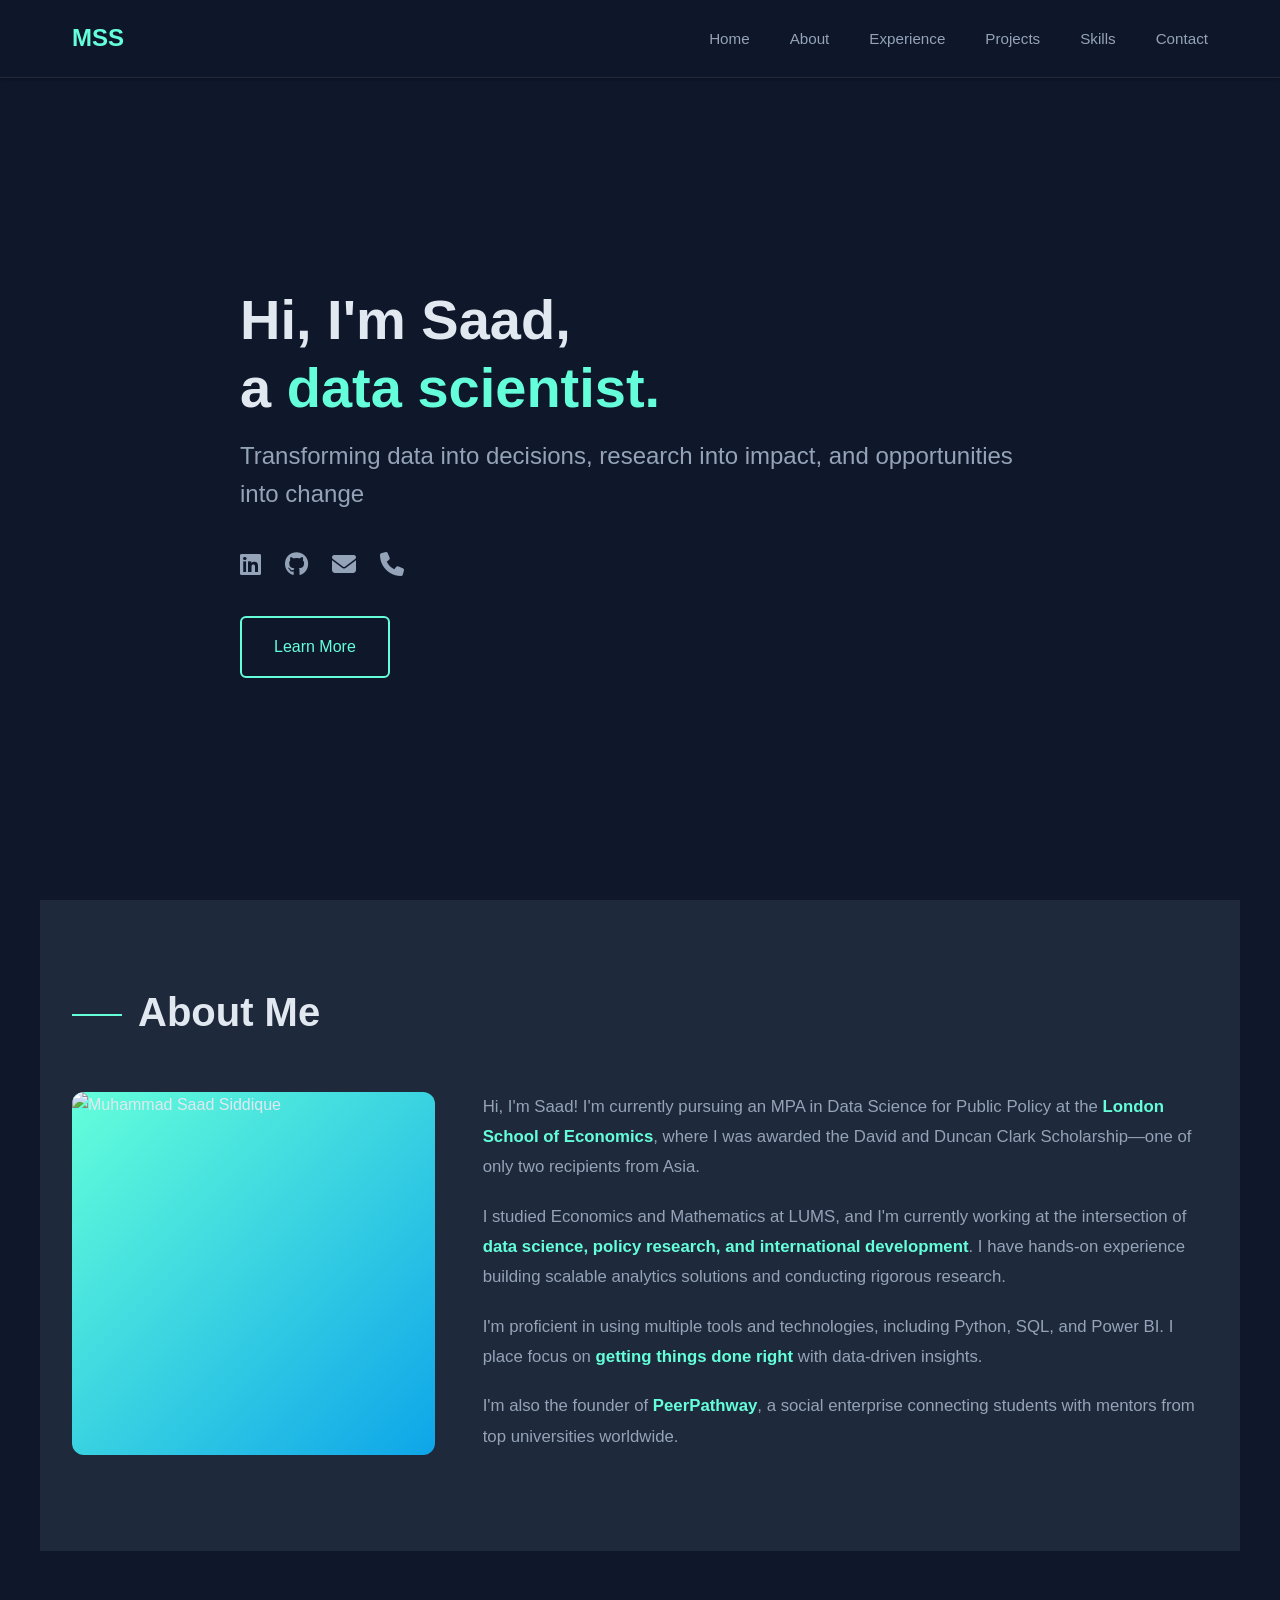
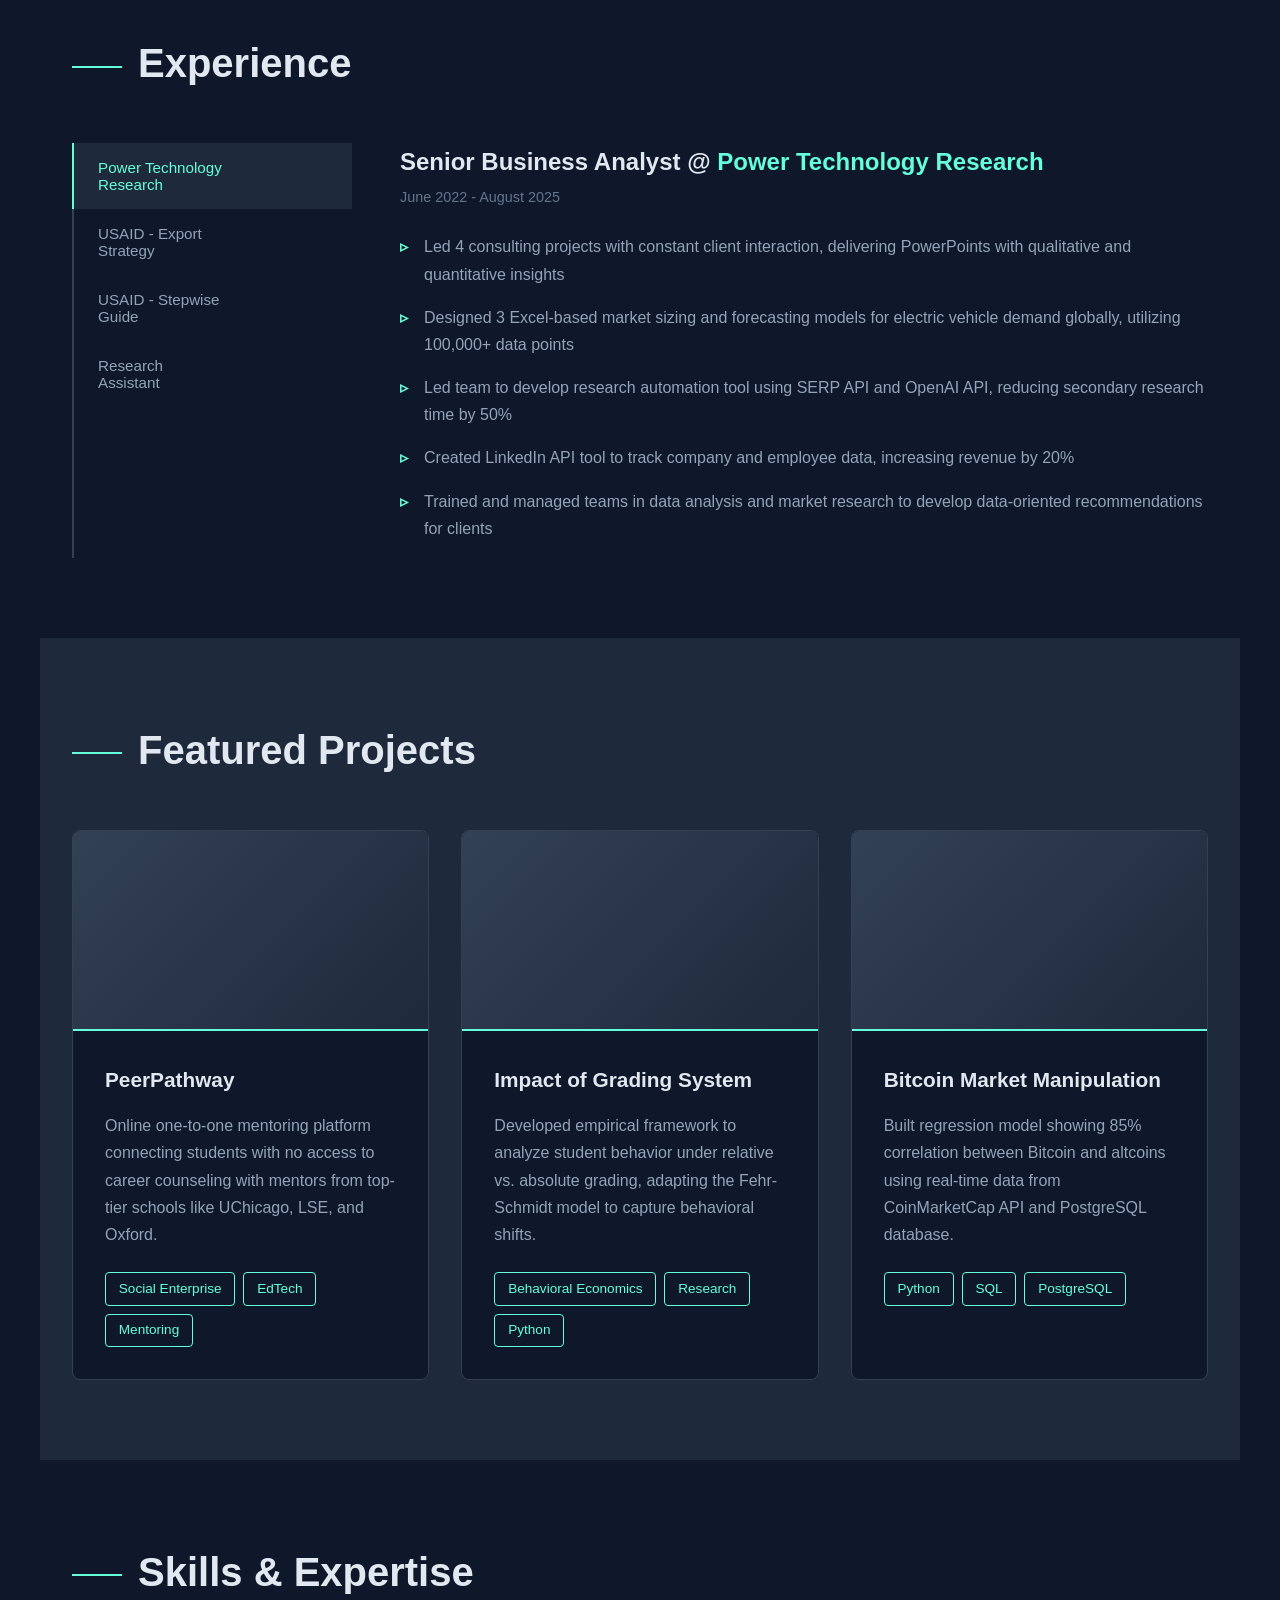
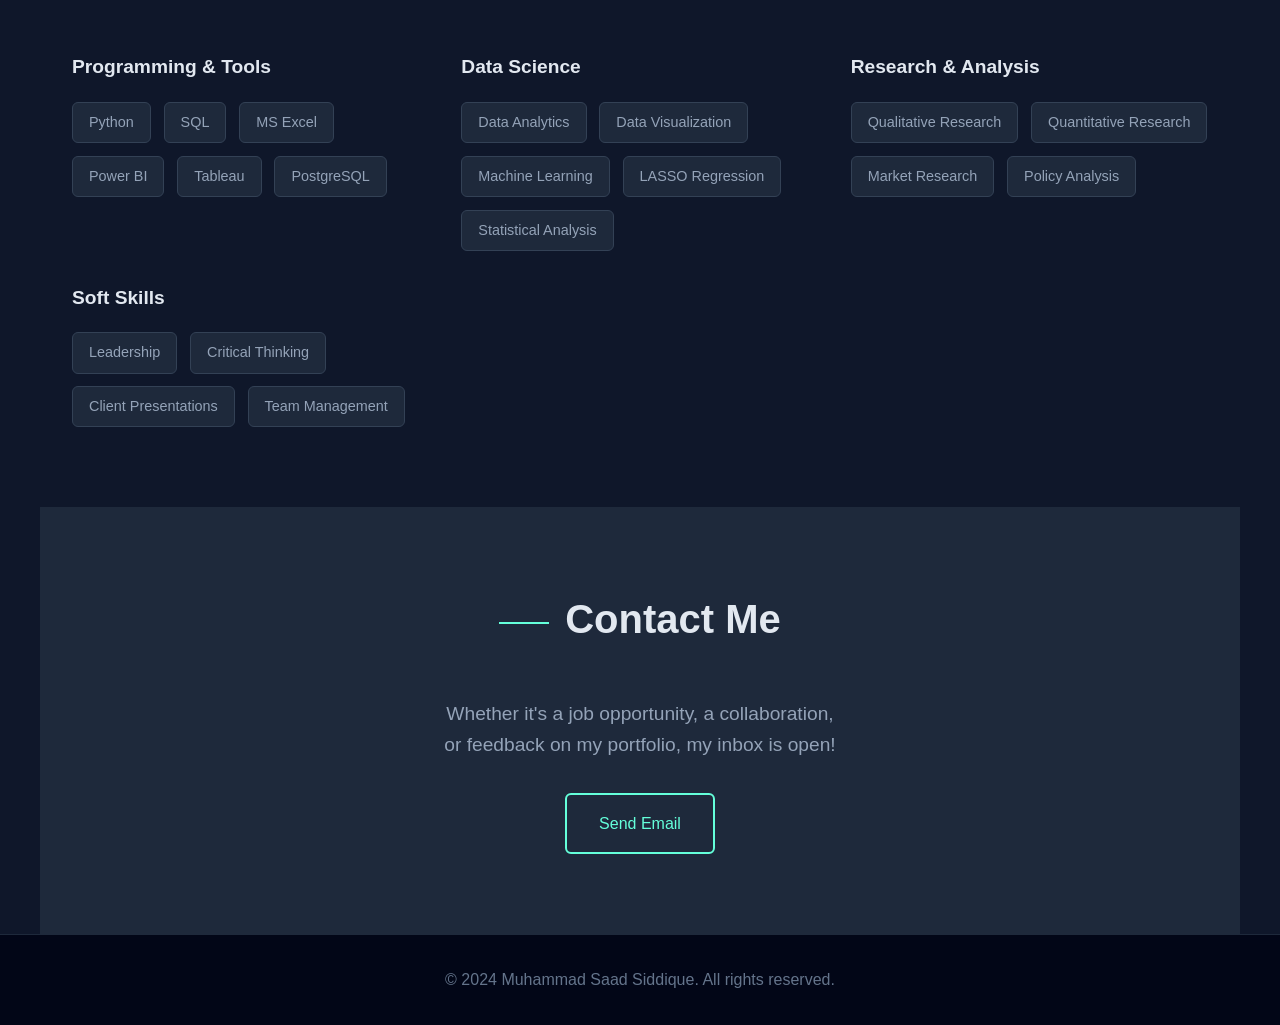
==== commit 207a0fa2: "updated idex" ====
--- a/index.html
+++ b/index.html
@@ -176,7 +176,16 @@
             aspect-ratio: 1;
             background: linear-gradient(135deg, #64ffda 0%, #0ea5e9 100%);
             border-radius: 12px;
-            opacity: 0.8;
+            overflow: hidden;
+            display: flex;
+            align-items: center;
+            justify-content: center;
+        }
+
+        .about-image img {
+            width: 100%;
+            height: 100%;
+            object-fit: cover;
         }
 
         .about-text p {
@@ -307,12 +316,19 @@
             overflow: hidden;
             transition: all 0.3s;
             border: 1px solid #334155;
+            cursor: pointer;
         }
 
         .project-card:hover {
             transform: translateY(-5px);
             border-color: #64ffda;
             box-shadow: 0 10px 30px rgba(100, 255, 218, 0.1);
+        }
+
+        .project-card a {
+            text-decoration: none;
+            color: inherit;
+            display: block;
         }
 
         .project-image {
@@ -520,7 +536,9 @@
     <section id="about">
         <h2>About Me</h2>
         <div class="about-content">
-            <div class="about-image"></div>
+            <div class="about-image">
+                <img src="picture/picture.jpg" alt="Muhammad Saad Siddique">
+            </div>
             <div class="about-text">
                 <p>Hi, I'm Saad! I'm currently pursuing an MPA in Data Science for Public Policy at the <strong>London School of Economics</strong>, where I was awarded the David and Duncan Clark Scholarship—one of only two recipients from Asia.</p>
                 <p>I studied Economics and Mathematics at LUMS, and I'm currently working at the intersection of <strong>data science, policy research, and international development</strong>. I have hands-on experience building scalable analytics solutions and conducting rigorous research.</p>
@@ -584,7 +602,7 @@
 
                 <div class="experience-panel" id="tab4">
                     <div class="experience-header">
-                        <h3>Research Assistant @ <a href="#" class="company">Gender Discrimination Study</a></h3>
+                        <h3>Research Assistant @ <a href="https://papers.ssrn.com/sol3/papers.cfm?abstract_id=4921130" target="_blank" class="company">Gender Discrimination Study</a></h3>
                         <p class="date">October 2022 - November 2023</p>
                     </div>
                     <p style="color: #94a3b8; margin-bottom: 1rem;"><em>Published in Journal of Development Economics</em></p>
@@ -606,42 +624,48 @@
         <h2>Featured Projects</h2>
         <div class="projects-grid">
             <div class="project-card">
-                <div class="project-image"></div>
-                <div class="project-content">
-                    <h3 class="project-title">PeerPathway</h3>
-                    <p class="project-description">Online one-to-one mentoring platform connecting students with no access to career counseling with mentors from top-tier schools like UChicago, LSE, and Oxford.</p>
-                    <div class="project-tags">
-                        <span class="tag">Social Enterprise</span>
-                        <span class="tag">EdTech</span>
-                        <span class="tag">Mentoring</span>
+                <a href="https://peerpathway.org" target="_blank">
+                    <div class="project-image"></div>
+                    <div class="project-content">
+                        <h3 class="project-title">PeerPathway</h3>
+                        <p class="project-description">Online one-to-one mentoring platform connecting students with no access to career counseling with mentors from top-tier schools like UChicago, LSE, and Oxford.</p>
+                        <div class="project-tags">
+                            <span class="tag">Social Enterprise</span>
+                            <span class="tag">EdTech</span>
+                            <span class="tag">Mentoring</span>
+                        </div>
                     </div>
-                </div>
+                </a>
             </div>
 
             <div class="project-card">
-                <div class="project-image"></div>
-                <div class="project-content">
-                    <h3 class="project-title">Impact of Grading System</h3>
-                    <p class="project-description">Developed empirical framework to analyze student behavior under relative vs. absolute grading, adapting the Fehr-Schmidt model to capture behavioral shifts.</p>
-                    <div class="project-tags">
-                        <span class="tag">Behavioral Economics</span>
-                        <span class="tag">Research</span>
-                        <span class="tag">Python</span>
+                <a href="https://docs.google.com/document/d/1rcTpP8f4s6oZgUQGs3-KGR7jPZ5QLQmg/edit?tab=t.0" target="_blank">
+                    <div class="project-image"></div>
+                    <div class="project-content">
+                        <h3 class="project-title">Impact of Grading System</h3>
+                        <p class="project-description">Developed empirical framework to analyze student behavior under relative vs. absolute grading, adapting the Fehr-Schmidt model to capture behavioral shifts.</p>
+                        <div class="project-tags">
+                            <span class="tag">Behavioral Economics</span>
+                            <span class="tag">Research</span>
+                            <span class="tag">Python</span>
+                        </div>
                     </div>
-                </div>
+                </a>
             </div>
 
             <div class="project-card">
-                <div class="project-image"></div>
-                <div class="project-content">
-                    <h3 class="project-title">Bitcoin Market Manipulation</h3>
-                    <p class="project-description">Built regression model showing 85% correlation between Bitcoin and altcoins using real-time data from CoinMarketCap API and PostgreSQL database.</p>
-                    <div class="project-tags">
-                        <span class="tag">Python</span>
-                        <span class="tag">SQL</span>
-                        <span class="tag">PostgreSQL</span>
+                <a href="https://colab.research.google.com/drive/1wHJmFE8xXKCZ_WIe4sbYpYEaRca0p3UD?usp=sharing#scrollTo=Vr1hbH8itvbM" target="_blank">
+                    <div class="project-image"></div>
+                    <div class="project-content">
+                        <h3 class="project-title">Bitcoin Market Manipulation</h3>
+                        <p class="project-description">Built regression model showing 85% correlation between Bitcoin and altcoins using real-time data from CoinMarketCap API and PostgreSQL database.</p>
+                        <div class="project-tags">
+                            <span class="tag">Python</span>
+                            <span class="tag">SQL</span>
+                            <span class="tag">PostgreSQL</span>
+                        </div>
                     </div>
-                </div>
+                </a>
             </div>
         </div>
     </section>
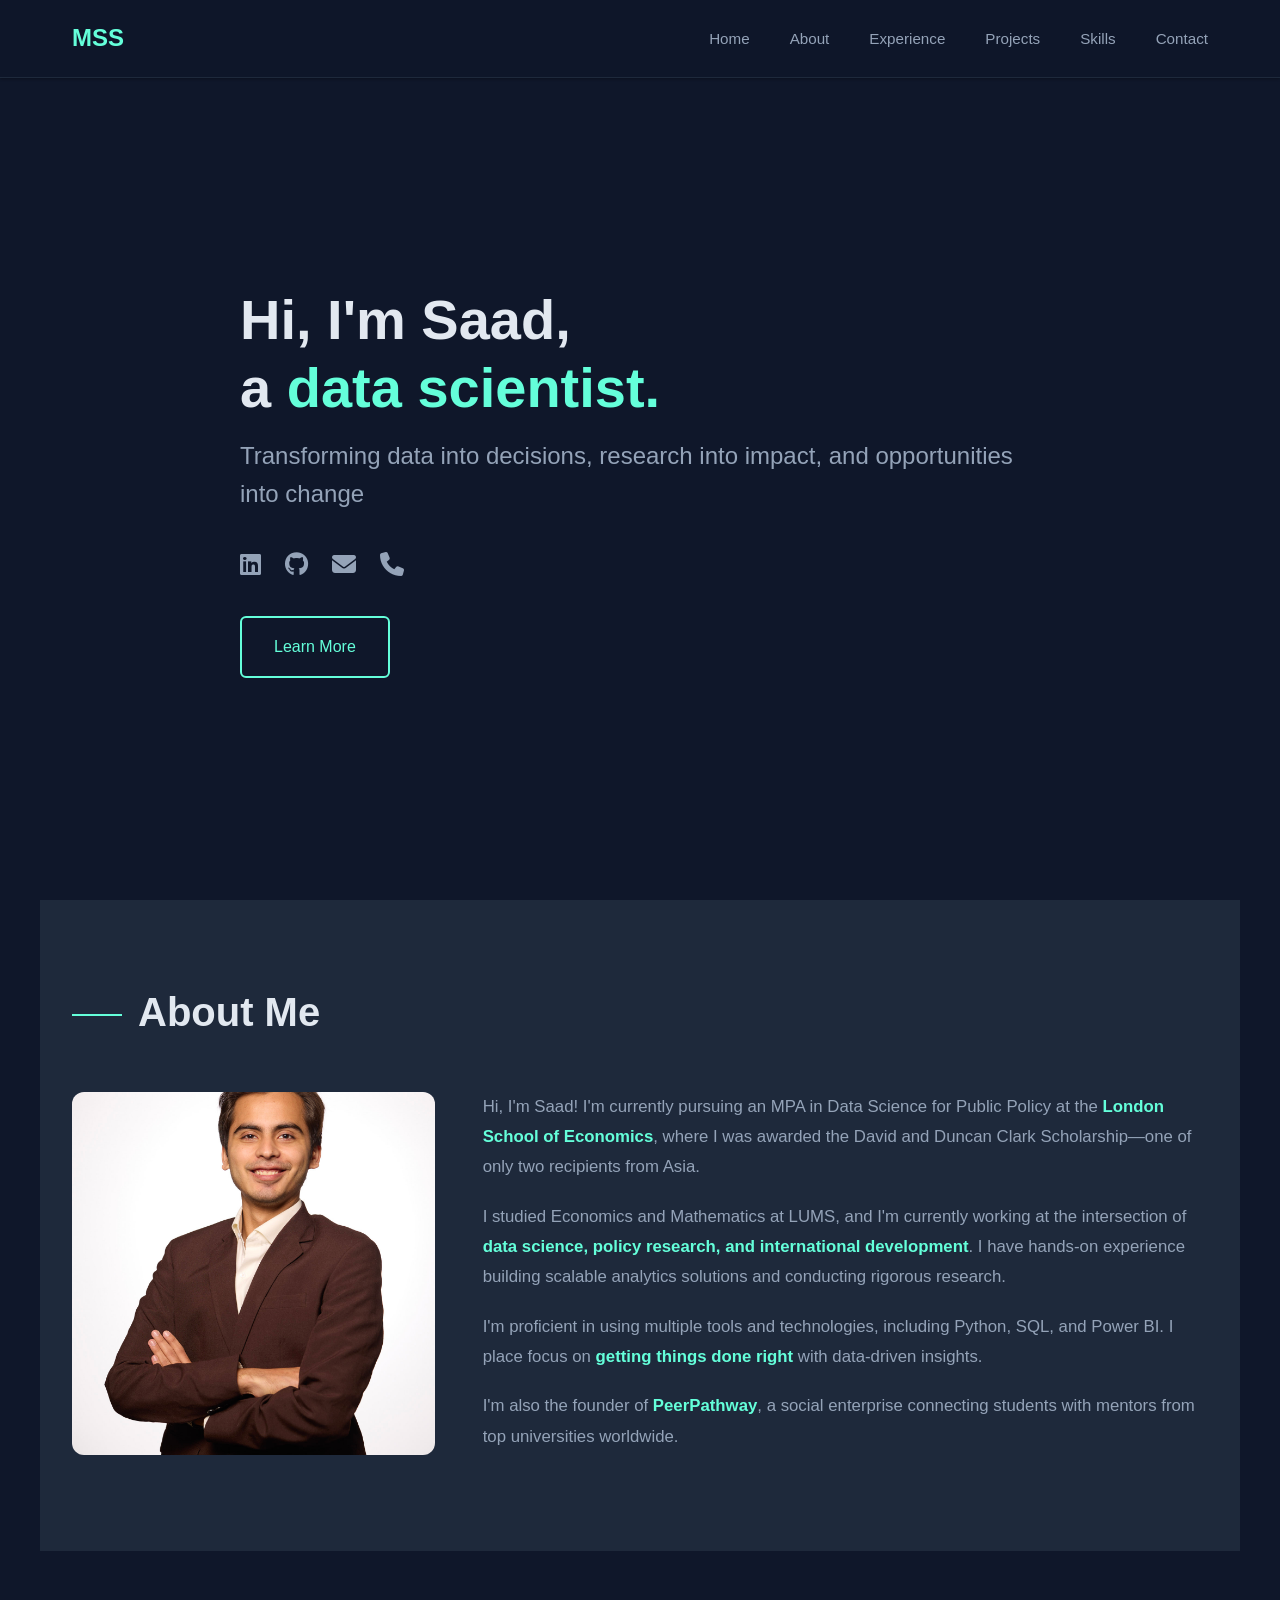
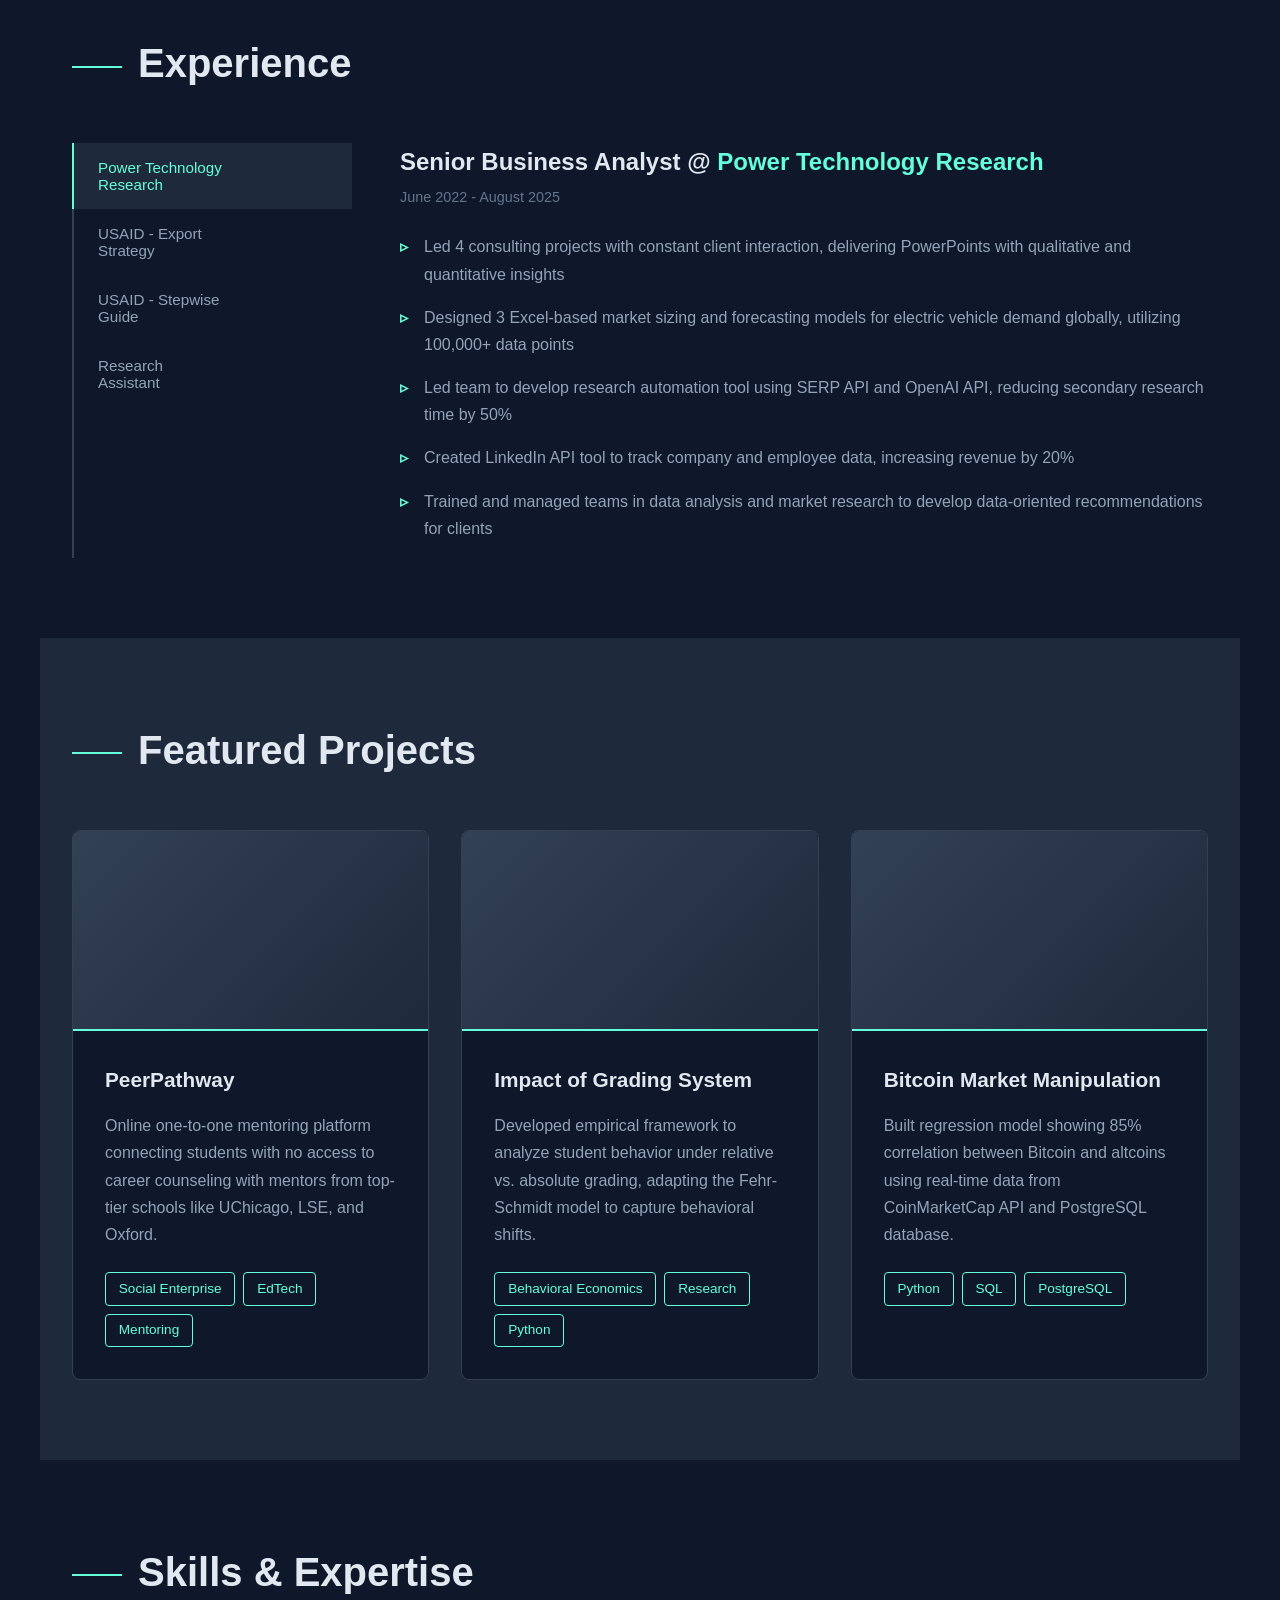
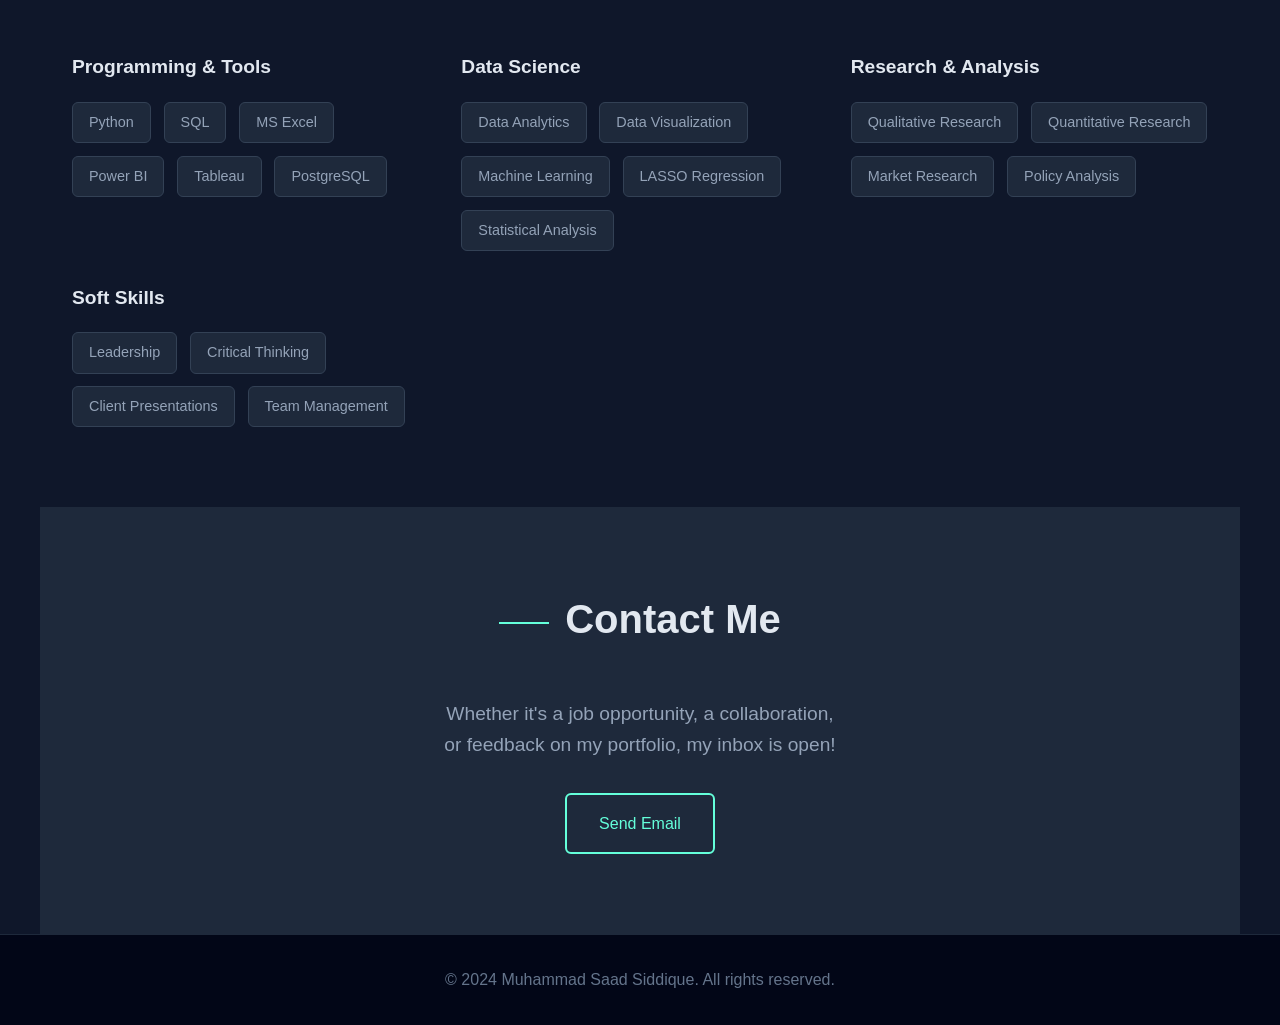
==== commit 5d43fa4b: "Changed path" ====
--- a/index.html
+++ b/index.html
@@ -537,7 +537,7 @@
         <h2>About Me</h2>
         <div class="about-content">
             <div class="about-image">
-                <img src="picture/picture.jpg" alt="Muhammad Saad Siddique">
+                <img src="Picture/Picture.jpg" alt="Muhammad Saad Siddique">
             </div>
             <div class="about-text">
                 <p>Hi, I'm Saad! I'm currently pursuing an MPA in Data Science for Public Policy at the <strong>London School of Economics</strong>, where I was awarded the David and Duncan Clark Scholarship—one of only two recipients from Asia.</p>
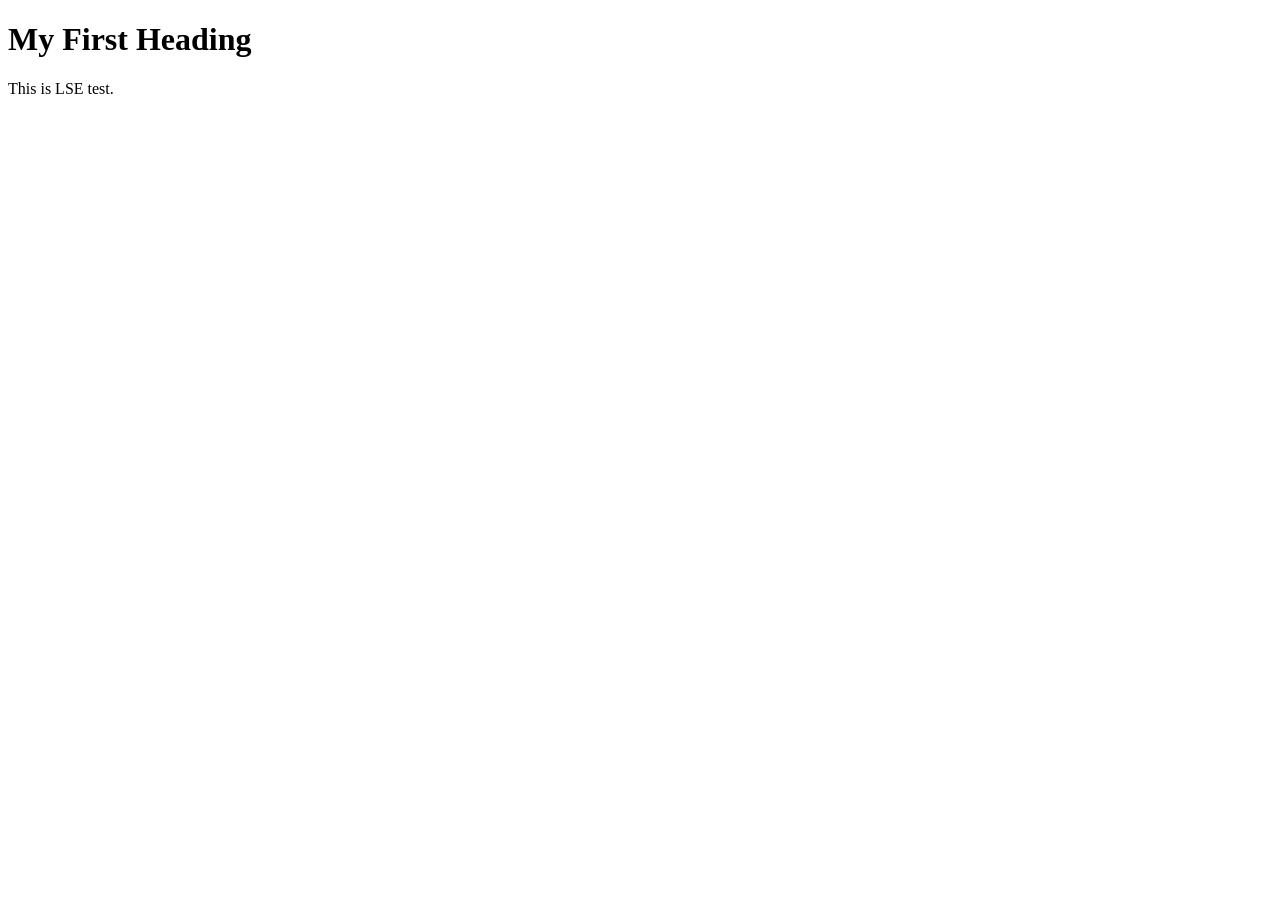
==== commit ea4e009a: "Modify paragraph content in index.html Updated the content of the first paragraph in the body." ====
--- a/index.html
+++ b/index.html
@@ -1,770 +1,34 @@
-<!DOCTYPE html>
-<html lang="en">
-<head>
-    <meta charset="UTF-8">
-    <meta name="viewport" content="width=device-width, initial-scale=1.0">
-    <meta name="description" content="Muhammad Saad Siddique - Data Scientist, Public Policy Analyst, and Social Entrepreneur">
-    <title>Muhammad Saad Siddique | Portfolio</title>
-    <link rel="stylesheet" href="https://cdnjs.cloudflare.com/ajax/libs/font-awesome/6.4.0/css/all.min.css">
-    <style>
-        * {
-            margin: 0;
-            padding: 0;
-            box-sizing: border-box;
-        }
-
-        body {
-            font-family: -apple-system, BlinkMacSystemFont, 'Segoe UI', Roboto, 'Helvetica Neue', Arial, sans-serif;
-            line-height: 1.6;
-            color: #e2e8f0;
-            background: #0f172a;
-        }
-
-        /* Navigation */
-        nav {
-            position: fixed;
-            top: 0;
-            width: 100%;
-            background: rgba(15, 23, 42, 0.95);
-            backdrop-filter: blur(10px);
-            padding: 1.2rem 0;
-            box-shadow: 0 1px 3px rgba(0,0,0,0.3);
-            z-index: 1000;
-            border-bottom: 1px solid #1e293b;
-        }
-
-        nav .container {
-            max-width: 1200px;
-            margin: 0 auto;
-            padding: 0 2rem;
-            display: flex;
-            justify-content: space-between;
-            align-items: center;
-        }
-
-        .logo {
-            font-size: 1.5rem;
-            font-weight: 700;
-            color: #64ffda;
-        }
-
-        nav ul {
-            display: flex;
-            list-style: none;
-            gap: 2.5rem;
-        }
-
-        nav a {
-            text-decoration: none;
-            color: #94a3b8;
-            font-weight: 500;
-            font-size: 0.95rem;
-            transition: color 0.3s;
-        }
-
-        nav a:hover {
-            color: #64ffda;
-        }
-
-        /* Hero Section */
-        .hero {
-            min-height: 100vh;
-            display: flex;
-            align-items: center;
-            justify-content: center;
-            padding: 8rem 2rem 4rem;
-            max-width: 1200px;
-            margin: 0 auto;
-        }
-
-        .hero-content {
-            max-width: 800px;
-        }
-
-        .hero-content h1 {
-            font-size: 3.5rem;
-            margin-bottom: 1rem;
-            font-weight: 700;
-            color: #e2e8f0;
-            line-height: 1.2;
-        }
-
-        .hero-content h1 .highlight {
-            color: #64ffda;
-        }
-
-        .hero-content .subtitle {
-            font-size: 1.5rem;
-            margin-bottom: 2rem;
-            color: #94a3b8;
-            font-weight: 400;
-        }
-
-        .social-links {
-            display: flex;
-            gap: 1.5rem;
-            margin-top: 2rem;
-        }
-
-        .social-links a {
-            color: #94a3b8;
-            font-size: 1.5rem;
-            transition: all 0.3s;
-        }
-
-        .social-links a:hover {
-            color: #64ffda;
-            transform: translateY(-3px);
-        }
-
-        .cta-button {
-            display: inline-block;
-            margin-top: 2rem;
-            padding: 1rem 2rem;
-            background: transparent;
-            color: #64ffda;
-            text-decoration: none;
-            border-radius: 6px;
-            font-weight: 500;
-            transition: all 0.3s;
-            border: 2px solid #64ffda;
-        }
-
-        .cta-button:hover {
-            background: rgba(100, 255, 218, 0.1);
-            transform: translateY(-2px);
-        }
-
-        /* Section Styles */
-        section {
-            max-width: 1200px;
-            margin: 0 auto;
-            padding: 5rem 2rem;
-        }
-
-        h2 {
-            font-size: 2.5rem;
-            margin-bottom: 3rem;
-            color: #e2e8f0;
-            font-weight: 700;
-        }
-
-        h2::before {
-            content: '';
-            display: inline-block;
-            width: 50px;
-            height: 2px;
-            background: #64ffda;
-            margin-right: 1rem;
-            vertical-align: middle;
-        }
-
-        /* About Section */
-        #about {
-            background: #1e293b;
-        }
-
-        .about-content {
-            display: grid;
-            grid-template-columns: 1fr 2fr;
-            gap: 3rem;
-            align-items: start;
-        }
-
-        .about-image {
-            width: 100%;
-            aspect-ratio: 1;
-            background: linear-gradient(135deg, #64ffda 0%, #0ea5e9 100%);
-            border-radius: 12px;
-            overflow: hidden;
-            display: flex;
-            align-items: center;
-            justify-content: center;
-        }
-
-        .about-image img {
-            width: 100%;
-            height: 100%;
-            object-fit: cover;
-        }
-
-        .about-text p {
-            margin-bottom: 1.2rem;
-            font-size: 1.05rem;
-            line-height: 1.8;
-            color: #94a3b8;
-        }
-
-        .about-text strong {
-            color: #64ffda;
-        }
-
-        /* Experience Section */
-        .experience-container {
-            display: grid;
-            grid-template-columns: 280px 1fr;
-            gap: 3rem;
-        }
-
-        .experience-tabs {
-            display: flex;
-            flex-direction: column;
-            gap: 0;
-            border-left: 2px solid #334155;
-        }
-
-        .experience-tab {
-            padding: 1rem 1.5rem;
-            background: none;
-            border: none;
-            text-align: left;
-            cursor: pointer;
-            font-size: 0.95rem;
-            color: #94a3b8;
-            transition: all 0.3s;
-            border-left: 2px solid transparent;
-            margin-left: -2px;
-            font-family: inherit;
-        }
-
-        .experience-tab:hover {
-            background: #1e293b;
-            color: #e2e8f0;
-        }
-
-        .experience-tab.active {
-            color: #64ffda;
-            background: #1e293b;
-            border-left-color: #64ffda;
-        }
-
-        .experience-content {
-            min-height: 300px;
-        }
-
-        .experience-panel {
-            display: none;
-            animation: fadeIn 0.5s;
-        }
-
-        .experience-panel.active {
-            display: block;
-        }
-
-        @keyframes fadeIn {
-            from { opacity: 0; transform: translateY(10px); }
-            to { opacity: 1; transform: translateY(0); }
-        }
-
-        .experience-header h3 {
-            font-size: 1.5rem;
-            color: #e2e8f0;
-            margin-bottom: 0.3rem;
-        }
-
-        .experience-header .company {
-            color: #64ffda;
-            text-decoration: none;
-            transition: color 0.3s;
-        }
-
-        .experience-header .company:hover {
-            color: #0ea5e9;
-        }
-
-        .experience-header .date {
-            color: #64748b;
-            font-size: 0.9rem;
-            margin-bottom: 1.5rem;
-        }
-
-        .experience-list {
-            list-style: none;
-            margin-top: 1.5rem;
-        }
-
-        .experience-list li {
-            padding-left: 1.5rem;
-            position: relative;
-            margin-bottom: 1rem;
-            color: #94a3b8;
-            line-height: 1.7;
-        }
-
-        .experience-list li::before {
-            content: '▹';
-            position: absolute;
-            left: 0;
-            color: #64ffda;
-            font-weight: bold;
-        }
-
-        /* Projects Section */
-        #projects {
-            background: #1e293b;
-        }
-
-        .projects-grid {
-            display: grid;
-            grid-template-columns: repeat(auto-fit, minmax(350px, 1fr));
-            gap: 2rem;
-        }
-
-        .project-card {
-            background: #0f172a;
-            border-radius: 8px;
-            overflow: hidden;
-            transition: all 0.3s;
-            border: 1px solid #334155;
-            cursor: pointer;
-        }
-
-        .project-card:hover {
-            transform: translateY(-5px);
-            border-color: #64ffda;
-            box-shadow: 0 10px 30px rgba(100, 255, 218, 0.1);
-        }
-
-        .project-card a {
-            text-decoration: none;
-            color: inherit;
-            display: block;
-        }
-
-        .project-image {
-            width: 100%;
-            height: 200px;
-            background: linear-gradient(135deg, #334155 0%, #1e293b 100%);
-            border-bottom: 2px solid #64ffda;
-        }
-
-        .project-content {
-            padding: 2rem;
-        }
-
-        .project-title {
-            font-size: 1.3rem;
-            color: #e2e8f0;
-            margin-bottom: 1rem;
-            font-weight: 600;
-        }
-
-        .project-description {
-            color: #94a3b8;
-            margin-bottom: 1.5rem;
-            line-height: 1.7;
-        }
-
-        .project-tags {
-            display: flex;
-            flex-wrap: wrap;
-            gap: 0.5rem;
-        }
-
-        .tag {
-            background: transparent;
-            padding: 0.3rem 0.8rem;
-            border-radius: 4px;
-            font-size: 0.85rem;
-            color: #64ffda;
-            font-weight: 500;
-            border: 1px solid #64ffda;
-        }
-
-        /* Skills Section */
-        .skills-grid {
-            display: grid;
-            grid-template-columns: repeat(auto-fit, minmax(280px, 1fr));
-            gap: 2rem;
-        }
-
-        .skill-category h3 {
-            color: #e2e8f0;
-            margin-bottom: 1.2rem;
-            font-size: 1.2rem;
-            font-weight: 600;
-        }
-
-        .skill-list {
-            display: flex;
-            flex-wrap: wrap;
-            gap: 0.8rem;
-        }
-
-        .skill-item {
-            background: #1e293b;
-            padding: 0.5rem 1rem;
-            border-radius: 6px;
-            font-size: 0.9rem;
-            color: #94a3b8;
-            border: 1px solid #334155;
-            transition: all 0.3s;
-        }
-
-        .skill-item:hover {
-            color: #64ffda;
-            border-color: #64ffda;
-        }
-
-        /* Contact Section */
-        #contact {
-            background: #1e293b;
-            text-align: center;
-        }
-
-        .contact-content p {
-            font-size: 1.2rem;
-            margin-bottom: 2rem;
-            color: #94a3b8;
-            max-width: 600px;
-            margin-left: auto;
-            margin-right: auto;
-        }
-
-        .contact-buttons {
-            display: flex;
-            justify-content: center;
-            gap: 1.5rem;
-            flex-wrap: wrap;
-        }
-
-        .contact-btn {
-            padding: 1rem 2rem;
-            background: transparent;
-            color: #64ffda;
-            text-decoration: none;
-            border-radius: 6px;
-            transition: all 0.3s;
-            font-weight: 500;
-            border: 2px solid #64ffda;
-        }
-
-        .contact-btn:hover {
-            background: rgba(100, 255, 218, 0.1);
-            transform: translateY(-2px);
-        }
-
-        /* Footer */
-        footer {
-            background: #020617;
-            color: #64748b;
-            text-align: center;
-            padding: 2rem;
-            border-top: 1px solid #1e293b;
-        }
-
-        /* Responsive */
-        @media (max-width: 968px) {
-            .hero-content h1 {
-                font-size: 2.5rem;
-            }
-
-            .about-content {
-                grid-template-columns: 1fr;
-            }
-
-            .experience-container {
-                grid-template-columns: 1fr;
-            }
-
-            .experience-tabs {
-                flex-direction: row;
-                border-left: none;
-                border-bottom: 2px solid #334155;
-                overflow-x: auto;
-            }
-
-            .experience-tab {
-                border-left: none;
-                border-bottom: 2px solid transparent;
-                margin-left: 0;
-                margin-bottom: -2px;
-                white-space: nowrap;
-            }
-
-            .experience-tab.active {
-                border-left: none;
-                border-bottom-color: #64ffda;
-            }
-
-            nav ul {
-                gap: 1.5rem;
-            }
-
-            h2 {
-                font-size: 2rem;
-            }
-        }
-
-        html {
-            scroll-behavior: smooth;
-        }
-    </style>
-</head>
-<body>
-    <!-- Navigation -->
-    <nav>
-        <div class="container">
-            <div class="logo">MSS</div>
-            <ul>
-                <li><a href="#home">Home</a></li>
-                <li><a href="#about">About</a></li>
-                <li><a href="#experience">Experience</a></li>
-                <li><a href="#projects">Projects</a></li>
-                <li><a href="#skills">Skills</a></li>
-                <li><a href="#contact">Contact</a></li>
-            </ul>
-        </div>
-    </nav>
-
-    <!-- Hero Section -->
-    <section id="home" class="hero">
-        <div class="hero-content">
-            <h1>Hi, I'm Saad,<br>a <span class="highlight">data scientist.</span></h1>
-            <p class="subtitle">Transforming data into decisions, research into impact, and opportunities into change</p>
-            <div class="social-links">
-                <a href="https://linkedin.com/in/msaadsiddique/" target="_blank" aria-label="LinkedIn"><i class="fab fa-linkedin"></i></a>
-                <a href="https://github.com/MuhammadSaadSiddiqi" target="_blank" aria-label="GitHub"><i class="fab fa-github"></i></a>
-                <a href="mailto:Saadsiddique664@gmail.com" aria-label="Email"><i class="fas fa-envelope"></i></a>
-                <a href="tel:+447442715127" aria-label="Phone"><i class="fas fa-phone"></i></a>
-            </div>
-            <a href="#about" class="cta-button">Learn More</a>
-        </div>
-    </section>
-
-    <!-- About Section -->
-    <section id="about">
-        <h2>About Me</h2>
-        <div class="about-content">
-            <div class="about-image">
-                <img src="Picture/Picture.jpg" alt="Muhammad Saad Siddique">
-            </div>
-            <div class="about-text">
-                <p>Hi, I'm Saad! I'm currently pursuing an MPA in Data Science for Public Policy at the <strong>London School of Economics</strong>, where I was awarded the David and Duncan Clark Scholarship—one of only two recipients from Asia.</p>
-                <p>I studied Economics and Mathematics at LUMS, and I'm currently working at the intersection of <strong>data science, policy research, and international development</strong>. I have hands-on experience building scalable analytics solutions and conducting rigorous research.</p>
-                <p>I'm proficient in using multiple tools and technologies, including Python, SQL, and Power BI. I place focus on <strong>getting things done right</strong> with data-driven insights.</p>
-                <p>I'm also the founder of <strong>PeerPathway</strong>, a social enterprise connecting students with mentors from top universities worldwide.</p>
-            </div>
-        </div>
-    </section>
-
-    <!-- Experience Section -->
-    <section id="experience">
-        <h2>Experience</h2>
-        <div class="experience-container">
-            <div class="experience-tabs">
-                <button class="experience-tab active" data-tab="tab1">Power Technology<br>Research</button>
-                <button class="experience-tab" data-tab="tab2">USAID - Export<br>Strategy</button>
-                <button class="experience-tab" data-tab="tab3">USAID - Stepwise<br>Guide</button>
-                <button class="experience-tab" data-tab="tab4">Research<br>Assistant</button>
-            </div>
-            <div class="experience-content">
-                <div class="experience-panel active" id="tab1">
-                    <div class="experience-header">
-                        <h3>Senior Business Analyst @ <a href="#" class="company">Power Technology Research</a></h3>
-                        <p class="date">June 2022 - August 2025</p>
-                    </div>
-                    <ul class="experience-list">
-                        <li>Led 4 consulting projects with constant client interaction, delivering PowerPoints with qualitative and quantitative insights</li>
-                        <li>Designed 3 Excel-based market sizing and forecasting models for electric vehicle demand globally, utilizing 100,000+ data points</li>
-                        <li>Led team to develop research automation tool using SERP API and OpenAI API, reducing secondary research time by 50%</li>
-                        <li>Created LinkedIn API tool to track company and employee data, increasing revenue by 20%</li>
-                        <li>Trained and managed teams in data analysis and market research to develop data-oriented recommendations for clients</li>
-                    </ul>
-                </div>
-
-                <div class="experience-panel" id="tab2">
-                    <div class="experience-header">
-                        <h3>Research Associate - Consultant @ <a href="#" class="company">USAID Investment Promotion Activity</a></h3>
-                        <p class="date">December 2023 - February 2024</p>
-                    </div>
-                    <ul class="experience-list">
-                        <li>Conducted interviews with government stakeholders and industry experts to understand barriers to exports</li>
-                        <li>Analyzed surgical products with highest export potential in US using data from Pakistan Bureau of Statistics and Trade Map at HS 8 code level</li>
-                        <li>Analyzed production capacity and market size of surgical instruments market in Pakistan through on-ground fieldwork</li>
-                        <li>Compiled comprehensive document highlighting strengths, weaknesses, opportunities, and challenges for surgical exports from Pakistan</li>
-                        <li>Delivered policy brief backed by data and interviews from industry experts</li>
-                    </ul>
-                </div>
-
-                <div class="experience-panel" id="tab3">
-                    <div class="experience-header">
-                        <h3>Research Associate - Consultant @ <a href="#" class="company">USAID Investment Promotion Activity</a></h3>
-                        <p class="date">February 2024 - June 2024</p>
-                    </div>
-                    <ul class="experience-list">
-                        <li>Devised first-of-its-kind stepwise process guide for traders to trade with US to promote Pakistan-US trade</li>
-                        <li>Performed desk review of available information and consolidated it in a well-structured draft</li>
-                        <li>Consulted with government stakeholders including Pakistan Business Council, TDAP, and SMEDA for review and feedback</li>
-                        <li>Consolidated information regarding trade regulations at product level by identifying products with highest potential</li>
-                    </ul>
-                </div>
-
-                <div class="experience-panel" id="tab4">
-                    <div class="experience-header">
-                        <h3>Research Assistant @ <a href="https://papers.ssrn.com/sol3/papers.cfm?abstract_id=4921130" target="_blank" class="company">Gender Discrimination Study</a></h3>
-                        <p class="date">October 2022 - November 2023</p>
-                    </div>
-                    <p style="color: #94a3b8; margin-bottom: 1rem;"><em>Published in Journal of Development Economics</em></p>
-                    <ul class="experience-list">
-                        <li>Compiled and maintained database of 30 parameters for gender-based Randomized Control Trial study</li>
-                        <li>Conducted statistical analysis in Python on collected data, revealing that females paid more than males with no significant difference</li>
-                        <li>Converted raw Facebook conversation JSON data of 33,000+ messages between buyers and sellers into clean Excel file using Python</li>
-                        <li>Analyzed seller verbosity by gender using regression and confidence interval plots, revealing significantly greater talkative nature toward females</li>
-                        <li>Created literature-backed survey to analyze tone of sellers across genders and integrated it with Qualtrics</li>
-                        <li>Hired and led team of 36 interns for 3-week survey annotation exercise, revealing flirtatious tone toward female buyers</li>
-                    </ul>
-                </div>
-            </div>
-        </div>
-    </section>
-
-    <!-- Projects Section -->
-    <section id="projects">
-        <h2>Featured Projects</h2>
-        <div class="projects-grid">
-            <div class="project-card">
-                <a href="https://peerpathway.org" target="_blank">
-                    <div class="project-image"></div>
-                    <div class="project-content">
-                        <h3 class="project-title">PeerPathway</h3>
-                        <p class="project-description">Online one-to-one mentoring platform connecting students with no access to career counseling with mentors from top-tier schools like UChicago, LSE, and Oxford.</p>
-                        <div class="project-tags">
-                            <span class="tag">Social Enterprise</span>
-                            <span class="tag">EdTech</span>
-                            <span class="tag">Mentoring</span>
-                        </div>
-                    </div>
-                </a>
-            </div>
-
-            <div class="project-card">
-                <a href="https://docs.google.com/document/d/1rcTpP8f4s6oZgUQGs3-KGR7jPZ5QLQmg/edit?tab=t.0" target="_blank">
-                    <div class="project-image"></div>
-                    <div class="project-content">
-                        <h3 class="project-title">Impact of Grading System</h3>
-                        <p class="project-description">Developed empirical framework to analyze student behavior under relative vs. absolute grading, adapting the Fehr-Schmidt model to capture behavioral shifts.</p>
-                        <div class="project-tags">
-                            <span class="tag">Behavioral Economics</span>
-                            <span class="tag">Research</span>
-                            <span class="tag">Python</span>
-                        </div>
-                    </div>
-                </a>
-            </div>
-
-            <div class="project-card">
-                <a href="https://colab.research.google.com/drive/1wHJmFE8xXKCZ_WIe4sbYpYEaRca0p3UD?usp=sharing#scrollTo=Vr1hbH8itvbM" target="_blank">
-                    <div class="project-image"></div>
-                    <div class="project-content">
-                        <h3 class="project-title">Bitcoin Market Manipulation</h3>
-                        <p class="project-description">Built regression model showing 85% correlation between Bitcoin and altcoins using real-time data from CoinMarketCap API and PostgreSQL database.</p>
-                        <div class="project-tags">
-                            <span class="tag">Python</span>
-                            <span class="tag">SQL</span>
-                            <span class="tag">PostgreSQL</span>
-                        </div>
-                    </div>
-                </a>
-            </div>
-        </div>
-    </section>
-
-    <!-- Skills Section -->
-    <section id="skills">
-        <h2>Skills & Expertise</h2>
-        <div class="skills-grid">
-            <div class="skill-category">
-                <h3>Programming & Tools</h3>
-                <div class="skill-list">
-                    <span class="skill-item">Python</span>
-                    <span class="skill-item">SQL</span>
-                    <span class="skill-item">MS Excel</span>
-                    <span class="skill-item">Power BI</span>
-                    <span class="skill-item">Tableau</span>
-                    <span class="skill-item">PostgreSQL</span>
-                </div>
-            </div>
-
-            <div class="skill-category">
-                <h3>Data Science</h3>
-                <div class="skill-list">
-                    <span class="skill-item">Data Analytics</span>
-                    <span class="skill-item">Data Visualization</span>
-                    <span class="skill-item">Machine Learning</span>
-                    <span class="skill-item">LASSO Regression</span>
-                    <span class="skill-item">Statistical Analysis</span>
-                </div>
-            </div>
-
-            <div class="skill-category">
-                <h3>Research & Analysis</h3>
-                <div class="skill-list">
-                    <span class="skill-item">Qualitative Research</span>
-                    <span class="skill-item">Quantitative Research</span>
-                    <span class="skill-item">Market Research</span>
-                    <span class="skill-item">Policy Analysis</span>
-                </div>
-            </div>
-
-            <div class="skill-category">
-                <h3>Soft Skills</h3>
-                <div class="skill-list">
-                    <span class="skill-item">Leadership</span>
-                    <span class="skill-item">Critical Thinking</span>
-                    <span class="skill-item">Client Presentations</span>
-                    <span class="skill-item">Team Management</span>
-                </div>
-            </div>
-        </div>
-    </section>
-
-    <!-- Contact Section -->
-    <section id="contact">
-        <h2>Contact Me</h2>
-        <div class="contact-content">
-            <p>Whether it's a job opportunity, a collaboration,<br>or feedback on my portfolio, my inbox is open!</p>
-            <div class="contact-buttons">
-                <a href="mailto:Saadsiddique664@gmail.com" class="contact-btn">Send Email</a>
-            </div>
-        </div>
-    </section>
-
-    <!-- Footer -->
-    <footer>
-        <p>&copy; 2024 Muhammad Saad Siddique. All rights reserved.</p>
-    </footer>
-
-    <script>
-        // Experience tabs functionality
-        const tabs = document.querySelectorAll('.experience-tab');
-        const panels = document.querySelectorAll('.experience-panel');
-
-        tabs.forEach(tab => {
-            tab.addEventListener('click', () => {
-                const targetTab = tab.getAttribute('data-tab');
-                
-                tabs.forEach(t => t.classList.remove('active'));
-                panels.forEach(p => p.classList.remove('active'));
-                
-                tab.classList.add('active');
-                document.getElementById(targetTab).classList.add('active');
-            });
-        });
-
-        // Smooth scroll
-        document.querySelectorAll('a[href^="#"]').forEach(anchor => {
-            anchor.addEventListener('click', function (e) {
-                e.preventDefault();
-                const target = document.querySelector(this.getAttribute('href'));
-                if (target) {
-                    target.scrollIntoView({
-                        behavior: 'smooth',
-                        block: 'start'
-                    });
-                }
-            });
-        });
-    </script>
-</body>
-</html>+<!DOCTYPE html>
+<html>
+
+<!-- Richard Davies, Data Science -->
+
+<!-- CODING LESSON NUMBER 1 -->
+<!-- Commenting your code is vital, vital, vital -->
+
+<!-- This is how you add comments to HTML -->
+
+<!-- You can also include
+multi - line comments
+if you find that useful -->
+
+<!-- To turn text into a comment, use the=is short-cut: CTRL & the "/" key (command + "/" on Mac)-->
+
+
+<!-- HOW HTML WORKS - THE BASICS -->
+<!-- HTML files have two fundamental parts. (1) The head, (2) The body -->
+
+<!-- The head contains things that you do not see on the page -->
+
+<head>
+    <title>Page Title</title>
+</head>
+
+<!-- The body contains thigs you see -->
+<!-- Most elements both open and close, with the content in the middle -->
+<!-- Indenting is optional, but helps with readability -->
+<body>
+    <h1>My First Heading</h1>
+    <p>This is LSE test.</p>
+</body>
+</html>
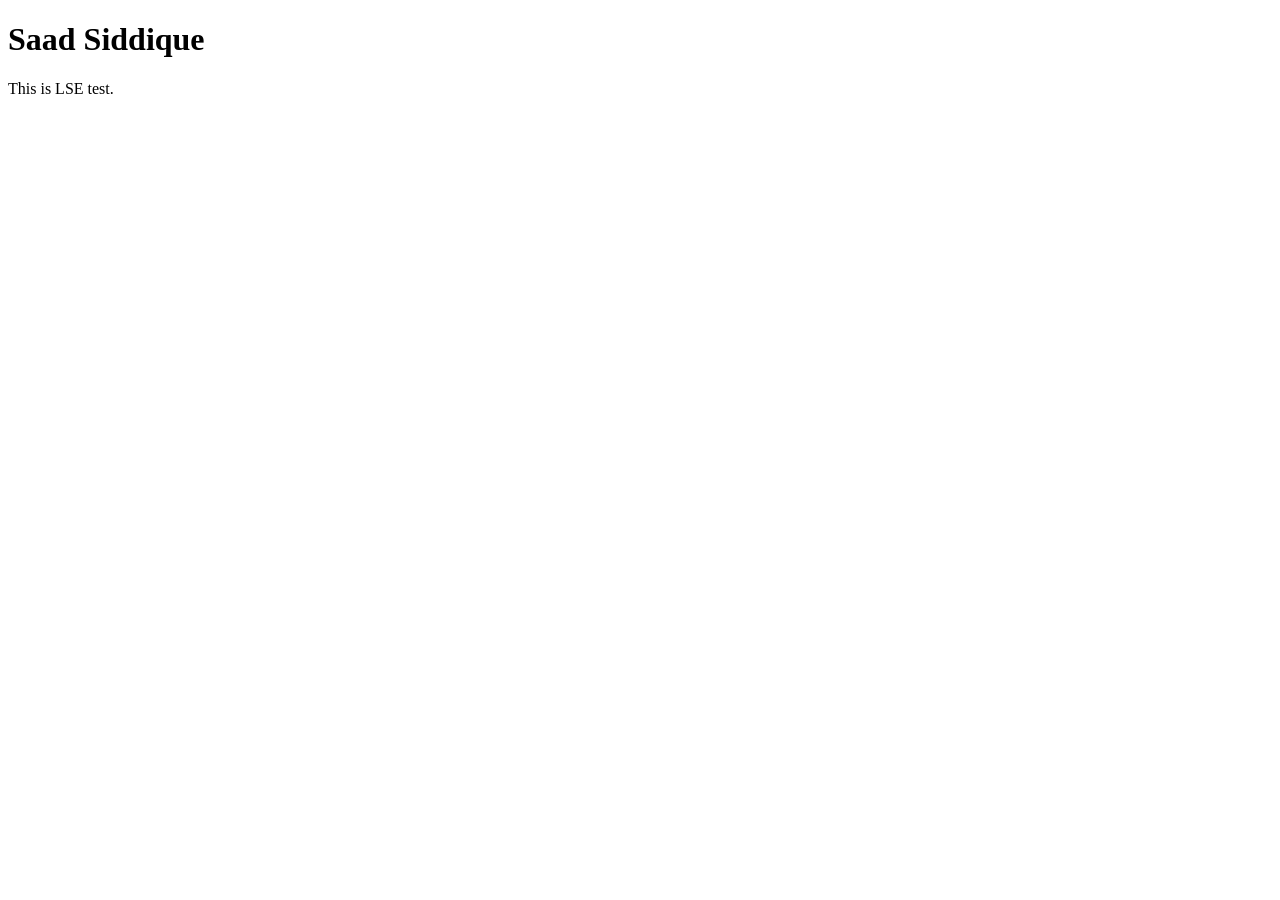
==== commit 9c42e719: "Change heading text in index.html Updated the heading in the body from 'My First Heading' to 'Saad S" ====
--- a/index.html
+++ b/index.html
@@ -28,7 +28,7 @@
 <!-- Most elements both open and close, with the content in the middle -->
 <!-- Indenting is optional, but helps with readability -->
 <body>
-    <h1>My First Heading</h1>
+    <h1>Saad Siddique</h1>
     <p>This is LSE test.</p>
 </body>
 </html>
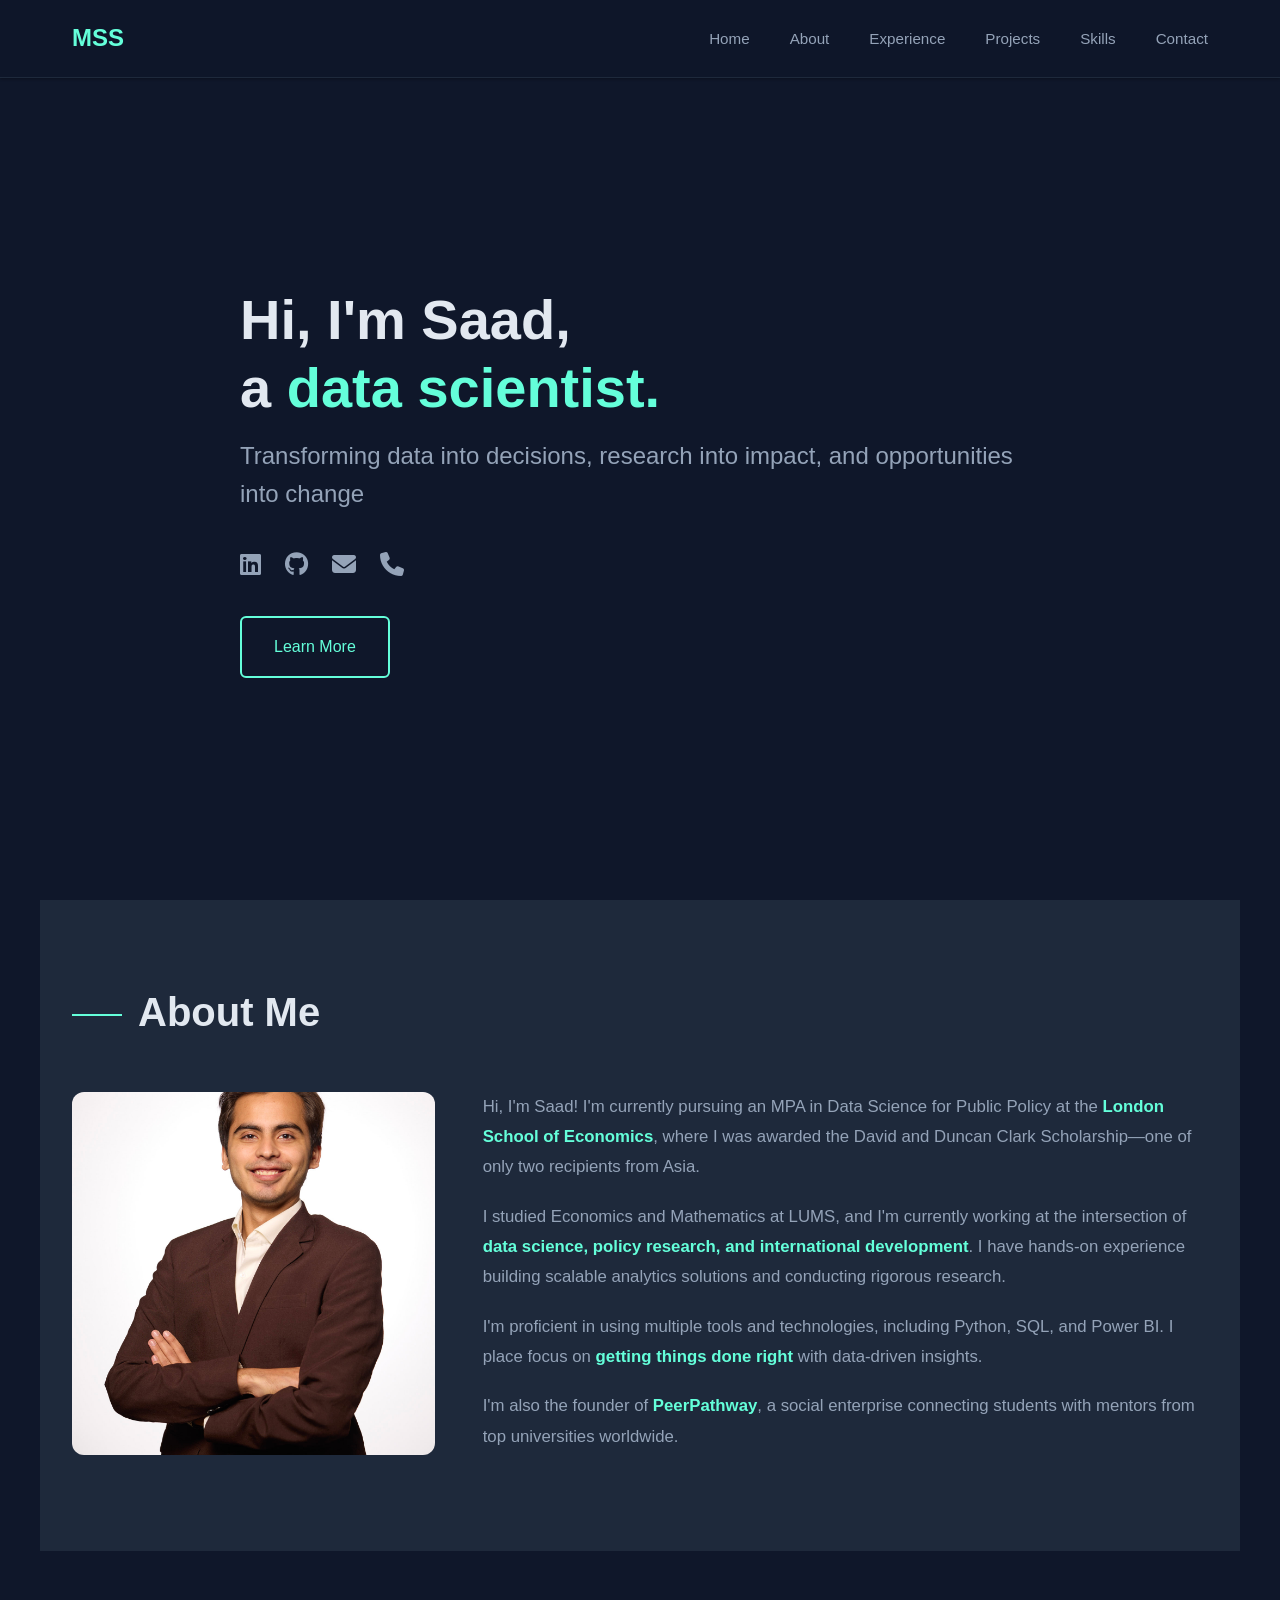
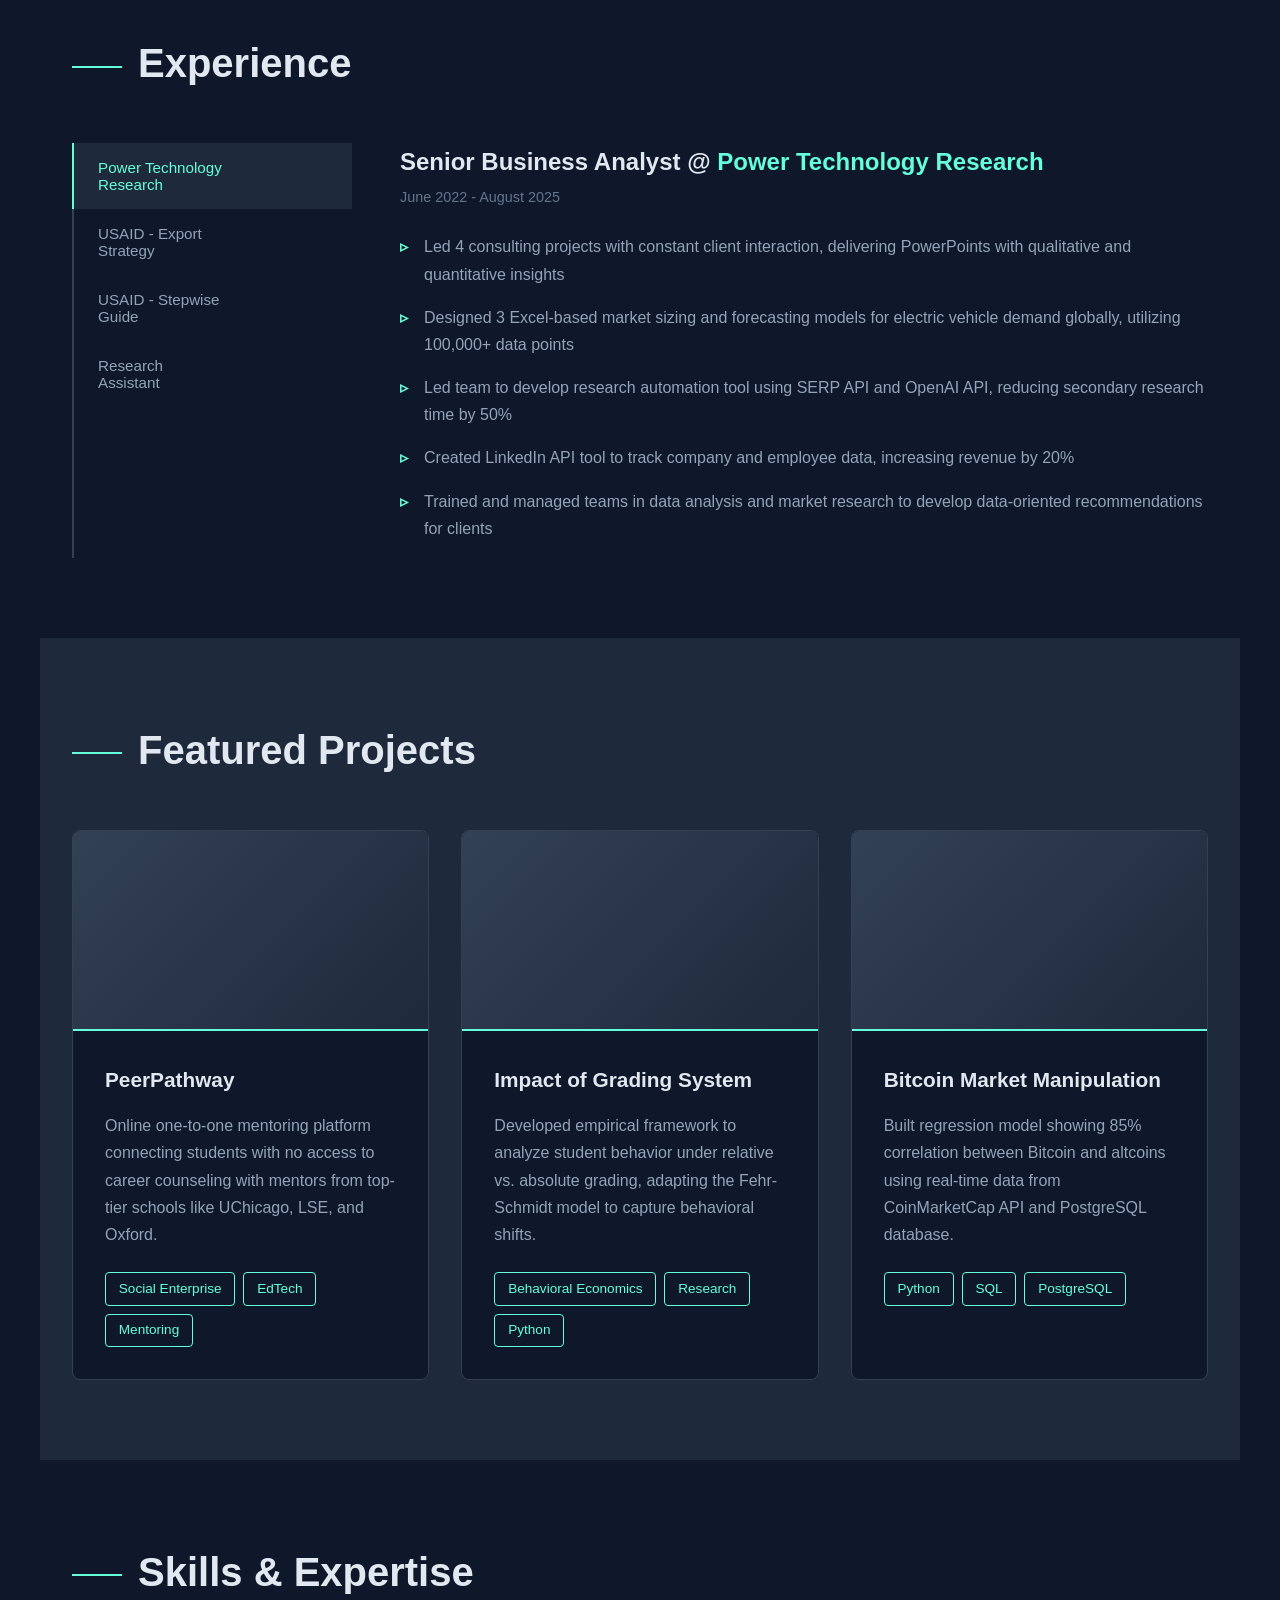
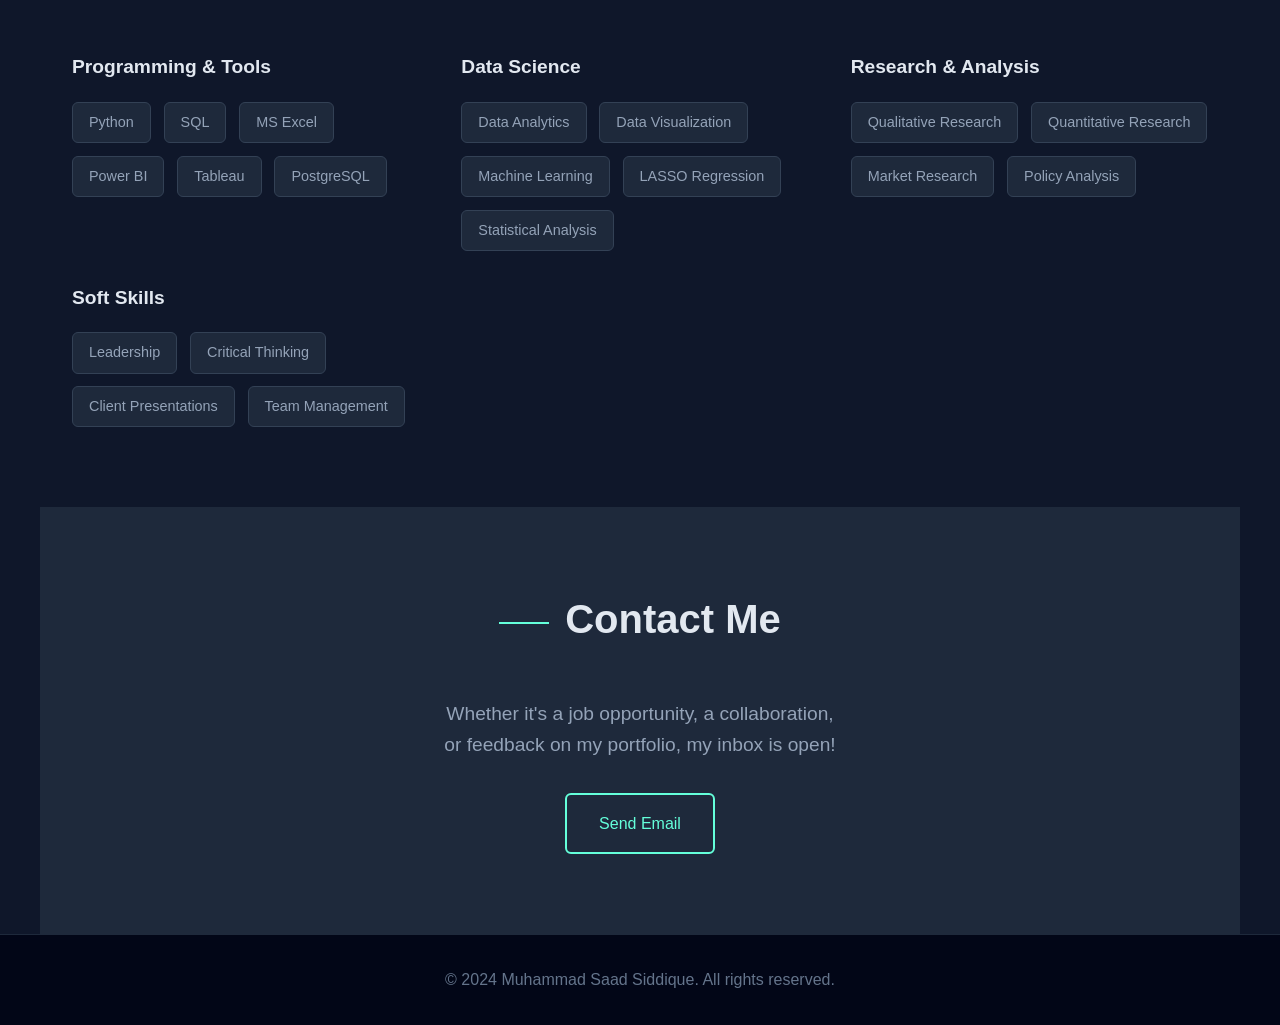
==== commit d3c8a5fb: "Add files via upload" ====
--- a/index.html
+++ b/index.html
@@ -1,34 +1,770 @@
-<!DOCTYPE html>
-<html>
-
-<!-- Richard Davies, Data Science -->
-
-<!-- CODING LESSON NUMBER 1 -->
-<!-- Commenting your code is vital, vital, vital -->
-
-<!-- This is how you add comments to HTML -->
-
-<!-- You can also include
-multi - line comments
-if you find that useful -->
-
-<!-- To turn text into a comment, use the=is short-cut: CTRL & the "/" key (command + "/" on Mac)-->
-
-
-<!-- HOW HTML WORKS - THE BASICS -->
-<!-- HTML files have two fundamental parts. (1) The head, (2) The body -->
-
-<!-- The head contains things that you do not see on the page -->
-
-<head>
-    <title>Page Title</title>
-</head>
-
-<!-- The body contains thigs you see -->
-<!-- Most elements both open and close, with the content in the middle -->
-<!-- Indenting is optional, but helps with readability -->
-<body>
-    <h1>Saad Siddique</h1>
-    <p>This is LSE test.</p>
-</body>
-</html>
+<!DOCTYPE html>
+<html lang="en">
+<head>
+    <meta charset="UTF-8">
+    <meta name="viewport" content="width=device-width, initial-scale=1.0">
+    <meta name="description" content="Muhammad Saad Siddique - Data Scientist, Public Policy Analyst, and Social Entrepreneur">
+    <title>Muhammad Saad Siddique | Portfolio</title>
+    <link rel="stylesheet" href="https://cdnjs.cloudflare.com/ajax/libs/font-awesome/6.4.0/css/all.min.css">
+    <style>
+        * {
+            margin: 0;
+            padding: 0;
+            box-sizing: border-box;
+        }
+
+        body {
+            font-family: -apple-system, BlinkMacSystemFont, 'Segoe UI', Roboto, 'Helvetica Neue', Arial, sans-serif;
+            line-height: 1.6;
+            color: #e2e8f0;
+            background: #0f172a;
+        }
+
+        /* Navigation */
+        nav {
+            position: fixed;
+            top: 0;
+            width: 100%;
+            background: rgba(15, 23, 42, 0.95);
+            backdrop-filter: blur(10px);
+            padding: 1.2rem 0;
+            box-shadow: 0 1px 3px rgba(0,0,0,0.3);
+            z-index: 1000;
+            border-bottom: 1px solid #1e293b;
+        }
+
+        nav .container {
+            max-width: 1200px;
+            margin: 0 auto;
+            padding: 0 2rem;
+            display: flex;
+            justify-content: space-between;
+            align-items: center;
+        }
+
+        .logo {
+            font-size: 1.5rem;
+            font-weight: 700;
+            color: #64ffda;
+        }
+
+        nav ul {
+            display: flex;
+            list-style: none;
+            gap: 2.5rem;
+        }
+
+        nav a {
+            text-decoration: none;
+            color: #94a3b8;
+            font-weight: 500;
+            font-size: 0.95rem;
+            transition: color 0.3s;
+        }
+
+        nav a:hover {
+            color: #64ffda;
+        }
+
+        /* Hero Section */
+        .hero {
+            min-height: 100vh;
+            display: flex;
+            align-items: center;
+            justify-content: center;
+            padding: 8rem 2rem 4rem;
+            max-width: 1200px;
+            margin: 0 auto;
+        }
+
+        .hero-content {
+            max-width: 800px;
+        }
+
+        .hero-content h1 {
+            font-size: 3.5rem;
+            margin-bottom: 1rem;
+            font-weight: 700;
+            color: #e2e8f0;
+            line-height: 1.2;
+        }
+
+        .hero-content h1 .highlight {
+            color: #64ffda;
+        }
+
+        .hero-content .subtitle {
+            font-size: 1.5rem;
+            margin-bottom: 2rem;
+            color: #94a3b8;
+            font-weight: 400;
+        }
+
+        .social-links {
+            display: flex;
+            gap: 1.5rem;
+            margin-top: 2rem;
+        }
+
+        .social-links a {
+            color: #94a3b8;
+            font-size: 1.5rem;
+            transition: all 0.3s;
+        }
+
+        .social-links a:hover {
+            color: #64ffda;
+            transform: translateY(-3px);
+        }
+
+        .cta-button {
+            display: inline-block;
+            margin-top: 2rem;
+            padding: 1rem 2rem;
+            background: transparent;
+            color: #64ffda;
+            text-decoration: none;
+            border-radius: 6px;
+            font-weight: 500;
+            transition: all 0.3s;
+            border: 2px solid #64ffda;
+        }
+
+        .cta-button:hover {
+            background: rgba(100, 255, 218, 0.1);
+            transform: translateY(-2px);
+        }
+
+        /* Section Styles */
+        section {
+            max-width: 1200px;
+            margin: 0 auto;
+            padding: 5rem 2rem;
+        }
+
+        h2 {
+            font-size: 2.5rem;
+            margin-bottom: 3rem;
+            color: #e2e8f0;
+            font-weight: 700;
+        }
+
+        h2::before {
+            content: '';
+            display: inline-block;
+            width: 50px;
+            height: 2px;
+            background: #64ffda;
+            margin-right: 1rem;
+            vertical-align: middle;
+        }
+
+        /* About Section */
+        #about {
+            background: #1e293b;
+        }
+
+        .about-content {
+            display: grid;
+            grid-template-columns: 1fr 2fr;
+            gap: 3rem;
+            align-items: start;
+        }
+
+        .about-image {
+            width: 100%;
+            aspect-ratio: 1;
+            background: linear-gradient(135deg, #64ffda 0%, #0ea5e9 100%);
+            border-radius: 12px;
+            overflow: hidden;
+            display: flex;
+            align-items: center;
+            justify-content: center;
+        }
+
+        .about-image img {
+            width: 100%;
+            height: 100%;
+            object-fit: cover;
+        }
+
+        .about-text p {
+            margin-bottom: 1.2rem;
+            font-size: 1.05rem;
+            line-height: 1.8;
+            color: #94a3b8;
+        }
+
+        .about-text strong {
+            color: #64ffda;
+        }
+
+        /* Experience Section */
+        .experience-container {
+            display: grid;
+            grid-template-columns: 280px 1fr;
+            gap: 3rem;
+        }
+
+        .experience-tabs {
+            display: flex;
+            flex-direction: column;
+            gap: 0;
+            border-left: 2px solid #334155;
+        }
+
+        .experience-tab {
+            padding: 1rem 1.5rem;
+            background: none;
+            border: none;
+            text-align: left;
+            cursor: pointer;
+            font-size: 0.95rem;
+            color: #94a3b8;
+            transition: all 0.3s;
+            border-left: 2px solid transparent;
+            margin-left: -2px;
+            font-family: inherit;
+        }
+
+        .experience-tab:hover {
+            background: #1e293b;
+            color: #e2e8f0;
+        }
+
+        .experience-tab.active {
+            color: #64ffda;
+            background: #1e293b;
+            border-left-color: #64ffda;
+        }
+
+        .experience-content {
+            min-height: 300px;
+        }
+
+        .experience-panel {
+            display: none;
+            animation: fadeIn 0.5s;
+        }
+
+        .experience-panel.active {
+            display: block;
+        }
+
+        @keyframes fadeIn {
+            from { opacity: 0; transform: translateY(10px); }
+            to { opacity: 1; transform: translateY(0); }
+        }
+
+        .experience-header h3 {
+            font-size: 1.5rem;
+            color: #e2e8f0;
+            margin-bottom: 0.3rem;
+        }
+
+        .experience-header .company {
+            color: #64ffda;
+            text-decoration: none;
+            transition: color 0.3s;
+        }
+
+        .experience-header .company:hover {
+            color: #0ea5e9;
+        }
+
+        .experience-header .date {
+            color: #64748b;
+            font-size: 0.9rem;
+            margin-bottom: 1.5rem;
+        }
+
+        .experience-list {
+            list-style: none;
+            margin-top: 1.5rem;
+        }
+
+        .experience-list li {
+            padding-left: 1.5rem;
+            position: relative;
+            margin-bottom: 1rem;
+            color: #94a3b8;
+            line-height: 1.7;
+        }
+
+        .experience-list li::before {
+            content: '▹';
+            position: absolute;
+            left: 0;
+            color: #64ffda;
+            font-weight: bold;
+        }
+
+        /* Projects Section */
+        #projects {
+            background: #1e293b;
+        }
+
+        .projects-grid {
+            display: grid;
+            grid-template-columns: repeat(auto-fit, minmax(350px, 1fr));
+            gap: 2rem;
+        }
+
+        .project-card {
+            background: #0f172a;
+            border-radius: 8px;
+            overflow: hidden;
+            transition: all 0.3s;
+            border: 1px solid #334155;
+            cursor: pointer;
+        }
+
+        .project-card:hover {
+            transform: translateY(-5px);
+            border-color: #64ffda;
+            box-shadow: 0 10px 30px rgba(100, 255, 218, 0.1);
+        }
+
+        .project-card a {
+            text-decoration: none;
+            color: inherit;
+            display: block;
+        }
+
+        .project-image {
+            width: 100%;
+            height: 200px;
+            background: linear-gradient(135deg, #334155 0%, #1e293b 100%);
+            border-bottom: 2px solid #64ffda;
+        }
+
+        .project-content {
+            padding: 2rem;
+        }
+
+        .project-title {
+            font-size: 1.3rem;
+            color: #e2e8f0;
+            margin-bottom: 1rem;
+            font-weight: 600;
+        }
+
+        .project-description {
+            color: #94a3b8;
+            margin-bottom: 1.5rem;
+            line-height: 1.7;
+        }
+
+        .project-tags {
+            display: flex;
+            flex-wrap: wrap;
+            gap: 0.5rem;
+        }
+
+        .tag {
+            background: transparent;
+            padding: 0.3rem 0.8rem;
+            border-radius: 4px;
+            font-size: 0.85rem;
+            color: #64ffda;
+            font-weight: 500;
+            border: 1px solid #64ffda;
+        }
+
+        /* Skills Section */
+        .skills-grid {
+            display: grid;
+            grid-template-columns: repeat(auto-fit, minmax(280px, 1fr));
+            gap: 2rem;
+        }
+
+        .skill-category h3 {
+            color: #e2e8f0;
+            margin-bottom: 1.2rem;
+            font-size: 1.2rem;
+            font-weight: 600;
+        }
+
+        .skill-list {
+            display: flex;
+            flex-wrap: wrap;
+            gap: 0.8rem;
+        }
+
+        .skill-item {
+            background: #1e293b;
+            padding: 0.5rem 1rem;
+            border-radius: 6px;
+            font-size: 0.9rem;
+            color: #94a3b8;
+            border: 1px solid #334155;
+            transition: all 0.3s;
+        }
+
+        .skill-item:hover {
+            color: #64ffda;
+            border-color: #64ffda;
+        }
+
+        /* Contact Section */
+        #contact {
+            background: #1e293b;
+            text-align: center;
+        }
+
+        .contact-content p {
+            font-size: 1.2rem;
+            margin-bottom: 2rem;
+            color: #94a3b8;
+            max-width: 600px;
+            margin-left: auto;
+            margin-right: auto;
+        }
+
+        .contact-buttons {
+            display: flex;
+            justify-content: center;
+            gap: 1.5rem;
+            flex-wrap: wrap;
+        }
+
+        .contact-btn {
+            padding: 1rem 2rem;
+            background: transparent;
+            color: #64ffda;
+            text-decoration: none;
+            border-radius: 6px;
+            transition: all 0.3s;
+            font-weight: 500;
+            border: 2px solid #64ffda;
+        }
+
+        .contact-btn:hover {
+            background: rgba(100, 255, 218, 0.1);
+            transform: translateY(-2px);
+        }
+
+        /* Footer */
+        footer {
+            background: #020617;
+            color: #64748b;
+            text-align: center;
+            padding: 2rem;
+            border-top: 1px solid #1e293b;
+        }
+
+        /* Responsive */
+        @media (max-width: 968px) {
+            .hero-content h1 {
+                font-size: 2.5rem;
+            }
+
+            .about-content {
+                grid-template-columns: 1fr;
+            }
+
+            .experience-container {
+                grid-template-columns: 1fr;
+            }
+
+            .experience-tabs {
+                flex-direction: row;
+                border-left: none;
+                border-bottom: 2px solid #334155;
+                overflow-x: auto;
+            }
+
+            .experience-tab {
+                border-left: none;
+                border-bottom: 2px solid transparent;
+                margin-left: 0;
+                margin-bottom: -2px;
+                white-space: nowrap;
+            }
+
+            .experience-tab.active {
+                border-left: none;
+                border-bottom-color: #64ffda;
+            }
+
+            nav ul {
+                gap: 1.5rem;
+            }
+
+            h2 {
+                font-size: 2rem;
+            }
+        }
+
+        html {
+            scroll-behavior: smooth;
+        }
+    </style>
+</head>
+<body>
+    <!-- Navigation -->
+    <nav>
+        <div class="container">
+            <div class="logo">MSS</div>
+            <ul>
+                <li><a href="#home">Home</a></li>
+                <li><a href="#about">About</a></li>
+                <li><a href="#experience">Experience</a></li>
+                <li><a href="#projects">Projects</a></li>
+                <li><a href="#skills">Skills</a></li>
+                <li><a href="#contact">Contact</a></li>
+            </ul>
+        </div>
+    </nav>
+
+    <!-- Hero Section -->
+    <section id="home" class="hero">
+        <div class="hero-content">
+            <h1>Hi, I'm Saad,<br>a <span class="highlight">data scientist.</span></h1>
+            <p class="subtitle">Transforming data into decisions, research into impact, and opportunities into change</p>
+            <div class="social-links">
+                <a href="https://linkedin.com/in/msaadsiddique/" target="_blank" aria-label="LinkedIn"><i class="fab fa-linkedin"></i></a>
+                <a href="https://github.com/MuhammadSaadSiddiqi" target="_blank" aria-label="GitHub"><i class="fab fa-github"></i></a>
+                <a href="mailto:Saadsiddique664@gmail.com" aria-label="Email"><i class="fas fa-envelope"></i></a>
+                <a href="tel:+447442715127" aria-label="Phone"><i class="fas fa-phone"></i></a>
+            </div>
+            <a href="#about" class="cta-button">Learn More</a>
+        </div>
+    </section>
+
+    <!-- About Section -->
+    <section id="about">
+        <h2>About Me</h2>
+        <div class="about-content">
+            <div class="about-image">
+                <img src="Picture/Picture.jpg" alt="Muhammad Saad Siddique">
+            </div>
+            <div class="about-text">
+                <p>Hi, I'm Saad! I'm currently pursuing an MPA in Data Science for Public Policy at the <strong>London School of Economics</strong>, where I was awarded the David and Duncan Clark Scholarship—one of only two recipients from Asia.</p>
+                <p>I studied Economics and Mathematics at LUMS, and I'm currently working at the intersection of <strong>data science, policy research, and international development</strong>. I have hands-on experience building scalable analytics solutions and conducting rigorous research.</p>
+                <p>I'm proficient in using multiple tools and technologies, including Python, SQL, and Power BI. I place focus on <strong>getting things done right</strong> with data-driven insights.</p>
+                <p>I'm also the founder of <strong>PeerPathway</strong>, a social enterprise connecting students with mentors from top universities worldwide.</p>
+            </div>
+        </div>
+    </section>
+
+    <!-- Experience Section -->
+    <section id="experience">
+        <h2>Experience</h2>
+        <div class="experience-container">
+            <div class="experience-tabs">
+                <button class="experience-tab active" data-tab="tab1">Power Technology<br>Research</button>
+                <button class="experience-tab" data-tab="tab2">USAID - Export<br>Strategy</button>
+                <button class="experience-tab" data-tab="tab3">USAID - Stepwise<br>Guide</button>
+                <button class="experience-tab" data-tab="tab4">Research<br>Assistant</button>
+            </div>
+            <div class="experience-content">
+                <div class="experience-panel active" id="tab1">
+                    <div class="experience-header">
+                        <h3>Senior Business Analyst @ <a href="#" class="company">Power Technology Research</a></h3>
+                        <p class="date">June 2022 - August 2025</p>
+                    </div>
+                    <ul class="experience-list">
+                        <li>Led 4 consulting projects with constant client interaction, delivering PowerPoints with qualitative and quantitative insights</li>
+                        <li>Designed 3 Excel-based market sizing and forecasting models for electric vehicle demand globally, utilizing 100,000+ data points</li>
+                        <li>Led team to develop research automation tool using SERP API and OpenAI API, reducing secondary research time by 50%</li>
+                        <li>Created LinkedIn API tool to track company and employee data, increasing revenue by 20%</li>
+                        <li>Trained and managed teams in data analysis and market research to develop data-oriented recommendations for clients</li>
+                    </ul>
+                </div>
+
+                <div class="experience-panel" id="tab2">
+                    <div class="experience-header">
+                        <h3>Research Associate - Consultant @ <a href="#" class="company">USAID Investment Promotion Activity</a></h3>
+                        <p class="date">December 2023 - February 2024</p>
+                    </div>
+                    <ul class="experience-list">
+                        <li>Conducted interviews with government stakeholders and industry experts to understand barriers to exports</li>
+                        <li>Analyzed surgical products with highest export potential in US using data from Pakistan Bureau of Statistics and Trade Map at HS 8 code level</li>
+                        <li>Analyzed production capacity and market size of surgical instruments market in Pakistan through on-ground fieldwork</li>
+                        <li>Compiled comprehensive document highlighting strengths, weaknesses, opportunities, and challenges for surgical exports from Pakistan</li>
+                        <li>Delivered policy brief backed by data and interviews from industry experts</li>
+                    </ul>
+                </div>
+
+                <div class="experience-panel" id="tab3">
+                    <div class="experience-header">
+                        <h3>Research Associate - Consultant @ <a href="#" class="company">USAID Investment Promotion Activity</a></h3>
+                        <p class="date">February 2024 - June 2024</p>
+                    </div>
+                    <ul class="experience-list">
+                        <li>Devised first-of-its-kind stepwise process guide for traders to trade with US to promote Pakistan-US trade</li>
+                        <li>Performed desk review of available information and consolidated it in a well-structured draft</li>
+                        <li>Consulted with government stakeholders including Pakistan Business Council, TDAP, and SMEDA for review and feedback</li>
+                        <li>Consolidated information regarding trade regulations at product level by identifying products with highest potential</li>
+                    </ul>
+                </div>
+
+                <div class="experience-panel" id="tab4">
+                    <div class="experience-header">
+                        <h3>Research Assistant @ <a href="https://papers.ssrn.com/sol3/papers.cfm?abstract_id=4921130" target="_blank" class="company">Gender Discrimination Study</a></h3>
+                        <p class="date">October 2022 - November 2023</p>
+                    </div>
+                    <p style="color: #94a3b8; margin-bottom: 1rem;"><em>Published in Journal of Development Economics</em></p>
+                    <ul class="experience-list">
+                        <li>Compiled and maintained database of 30 parameters for gender-based Randomized Control Trial study</li>
+                        <li>Conducted statistical analysis in Python on collected data, revealing that females paid more than males with no significant difference</li>
+                        <li>Converted raw Facebook conversation JSON data of 33,000+ messages between buyers and sellers into clean Excel file using Python</li>
+                        <li>Analyzed seller verbosity by gender using regression and confidence interval plots, revealing significantly greater talkative nature toward females</li>
+                        <li>Created literature-backed survey to analyze tone of sellers across genders and integrated it with Qualtrics</li>
+                        <li>Hired and led team of 36 interns for 3-week survey annotation exercise, revealing flirtatious tone toward female buyers</li>
+                    </ul>
+                </div>
+            </div>
+        </div>
+    </section>
+
+    <!-- Projects Section -->
+    <section id="projects">
+        <h2>Featured Projects</h2>
+        <div class="projects-grid">
+            <div class="project-card">
+                <a href="https://peerpathway.org" target="_blank">
+                    <div class="project-image"></div>
+                    <div class="project-content">
+                        <h3 class="project-title">PeerPathway</h3>
+                        <p class="project-description">Online one-to-one mentoring platform connecting students with no access to career counseling with mentors from top-tier schools like UChicago, LSE, and Oxford.</p>
+                        <div class="project-tags">
+                            <span class="tag">Social Enterprise</span>
+                            <span class="tag">EdTech</span>
+                            <span class="tag">Mentoring</span>
+                        </div>
+                    </div>
+                </a>
+            </div>
+
+            <div class="project-card">
+                <a href="https://docs.google.com/document/d/1rcTpP8f4s6oZgUQGs3-KGR7jPZ5QLQmg/edit?tab=t.0" target="_blank">
+                    <div class="project-image"></div>
+                    <div class="project-content">
+                        <h3 class="project-title">Impact of Grading System</h3>
+                        <p class="project-description">Developed empirical framework to analyze student behavior under relative vs. absolute grading, adapting the Fehr-Schmidt model to capture behavioral shifts.</p>
+                        <div class="project-tags">
+                            <span class="tag">Behavioral Economics</span>
+                            <span class="tag">Research</span>
+                            <span class="tag">Python</span>
+                        </div>
+                    </div>
+                </a>
+            </div>
+
+            <div class="project-card">
+                <a href="https://colab.research.google.com/drive/1wHJmFE8xXKCZ_WIe4sbYpYEaRca0p3UD?usp=sharing#scrollTo=Vr1hbH8itvbM" target="_blank">
+                    <div class="project-image"></div>
+                    <div class="project-content">
+                        <h3 class="project-title">Bitcoin Market Manipulation</h3>
+                        <p class="project-description">Built regression model showing 85% correlation between Bitcoin and altcoins using real-time data from CoinMarketCap API and PostgreSQL database.</p>
+                        <div class="project-tags">
+                            <span class="tag">Python</span>
+                            <span class="tag">SQL</span>
+                            <span class="tag">PostgreSQL</span>
+                        </div>
+                    </div>
+                </a>
+            </div>
+        </div>
+    </section>
+
+    <!-- Skills Section -->
+    <section id="skills">
+        <h2>Skills & Expertise</h2>
+        <div class="skills-grid">
+            <div class="skill-category">
+                <h3>Programming & Tools</h3>
+                <div class="skill-list">
+                    <span class="skill-item">Python</span>
+                    <span class="skill-item">SQL</span>
+                    <span class="skill-item">MS Excel</span>
+                    <span class="skill-item">Power BI</span>
+                    <span class="skill-item">Tableau</span>
+                    <span class="skill-item">PostgreSQL</span>
+                </div>
+            </div>
+
+            <div class="skill-category">
+                <h3>Data Science</h3>
+                <div class="skill-list">
+                    <span class="skill-item">Data Analytics</span>
+                    <span class="skill-item">Data Visualization</span>
+                    <span class="skill-item">Machine Learning</span>
+                    <span class="skill-item">LASSO Regression</span>
+                    <span class="skill-item">Statistical Analysis</span>
+                </div>
+            </div>
+
+            <div class="skill-category">
+                <h3>Research & Analysis</h3>
+                <div class="skill-list">
+                    <span class="skill-item">Qualitative Research</span>
+                    <span class="skill-item">Quantitative Research</span>
+                    <span class="skill-item">Market Research</span>
+                    <span class="skill-item">Policy Analysis</span>
+                </div>
+            </div>
+
+            <div class="skill-category">
+                <h3>Soft Skills</h3>
+                <div class="skill-list">
+                    <span class="skill-item">Leadership</span>
+                    <span class="skill-item">Critical Thinking</span>
+                    <span class="skill-item">Client Presentations</span>
+                    <span class="skill-item">Team Management</span>
+                </div>
+            </div>
+        </div>
+    </section>
+
+    <!-- Contact Section -->
+    <section id="contact">
+        <h2>Contact Me</h2>
+        <div class="contact-content">
+            <p>Whether it's a job opportunity, a collaboration,<br>or feedback on my portfolio, my inbox is open!</p>
+            <div class="contact-buttons">
+                <a href="mailto:Saadsiddique664@gmail.com" class="contact-btn">Send Email</a>
+            </div>
+        </div>
+    </section>
+
+    <!-- Footer -->
+    <footer>
+        <p>&copy; 2024 Muhammad Saad Siddique. All rights reserved.</p>
+    </footer>
+
+    <script>
+        // Experience tabs functionality
+        const tabs = document.querySelectorAll('.experience-tab');
+        const panels = document.querySelectorAll('.experience-panel');
+
+        tabs.forEach(tab => {
+            tab.addEventListener('click', () => {
+                const targetTab = tab.getAttribute('data-tab');
+                
+                tabs.forEach(t => t.classList.remove('active'));
+                panels.forEach(p => p.classList.remove('active'));
+                
+                tab.classList.add('active');
+                document.getElementById(targetTab).classList.add('active');
+            });
+        });
+
+        // Smooth scroll
+        document.querySelectorAll('a[href^="#"]').forEach(anchor => {
+            anchor.addEventListener('click', function (e) {
+                e.preventDefault();
+                const target = document.querySelector(this.getAttribute('href'));
+                if (target) {
+                    target.scrollIntoView({
+                        behavior: 'smooth',
+                        block: 'start'
+                    });
+                }
+            });
+        });
+    </script>
+</body>
+</html>
